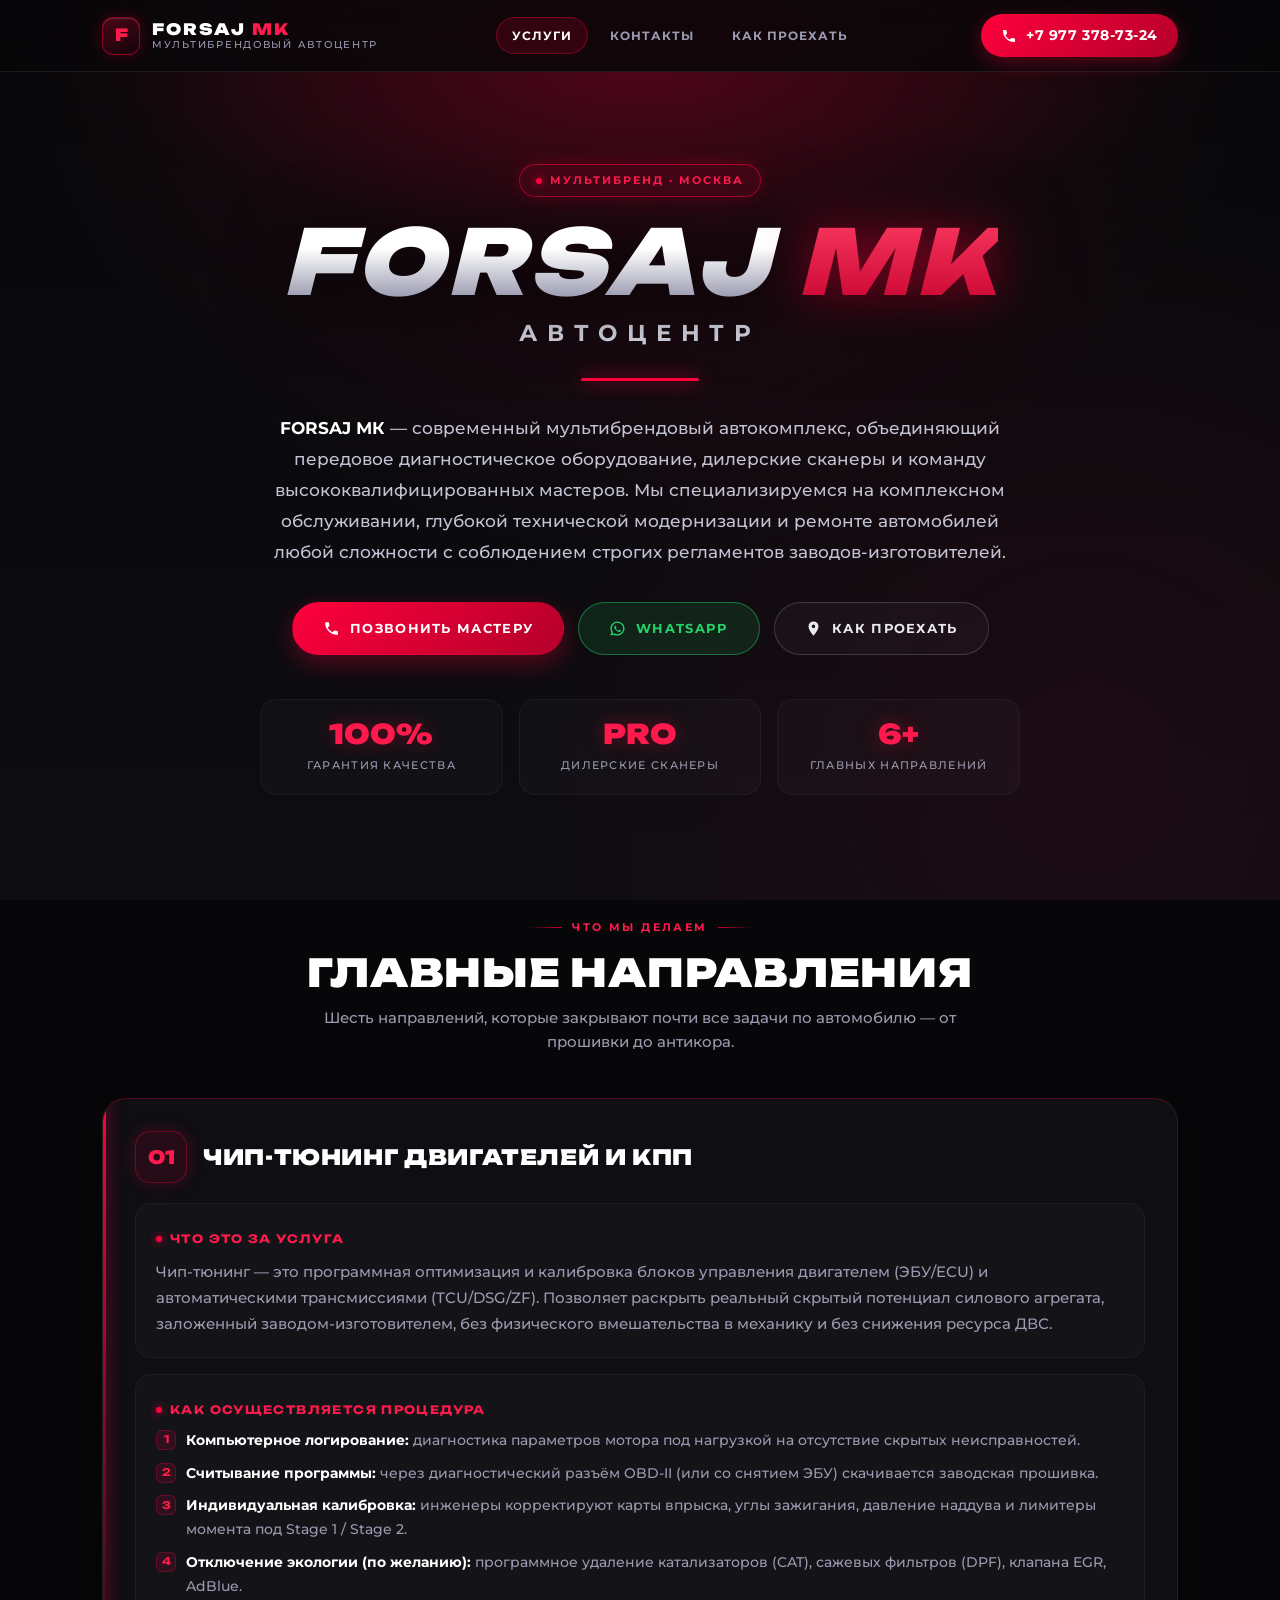
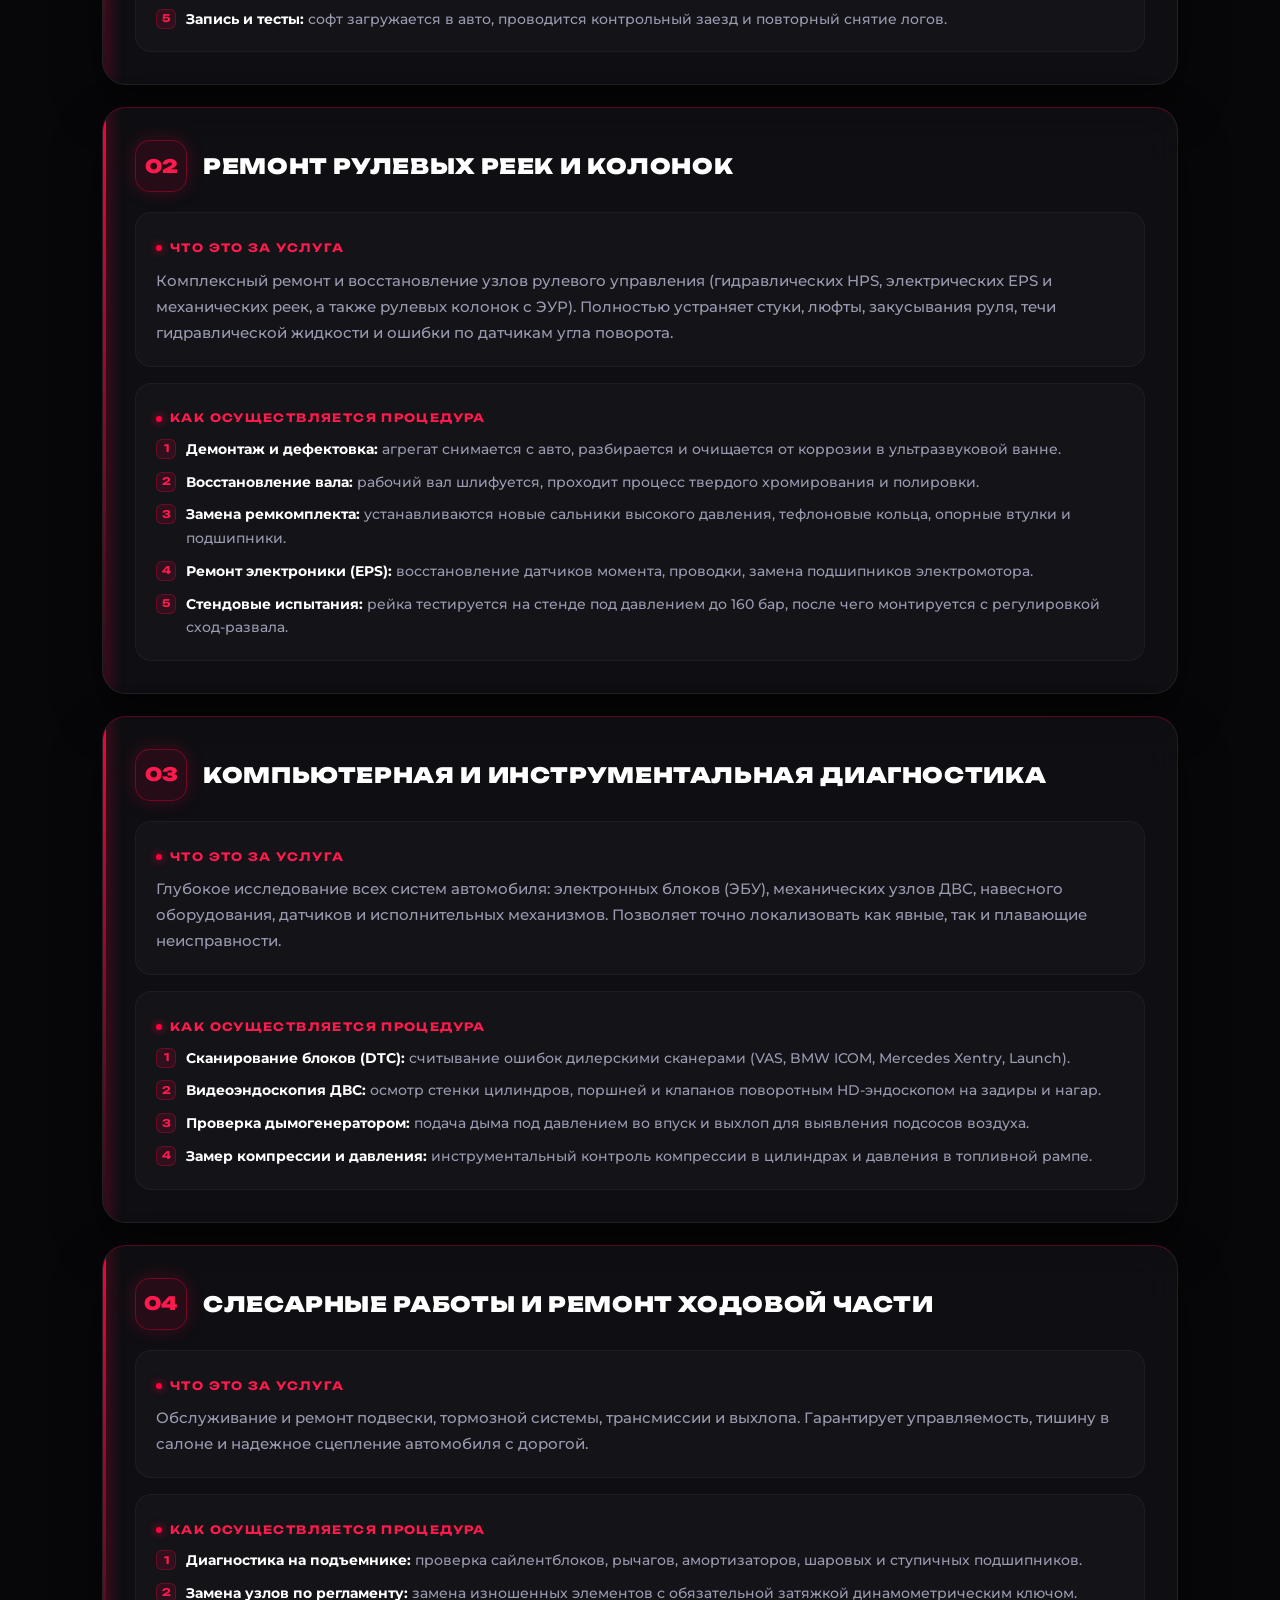
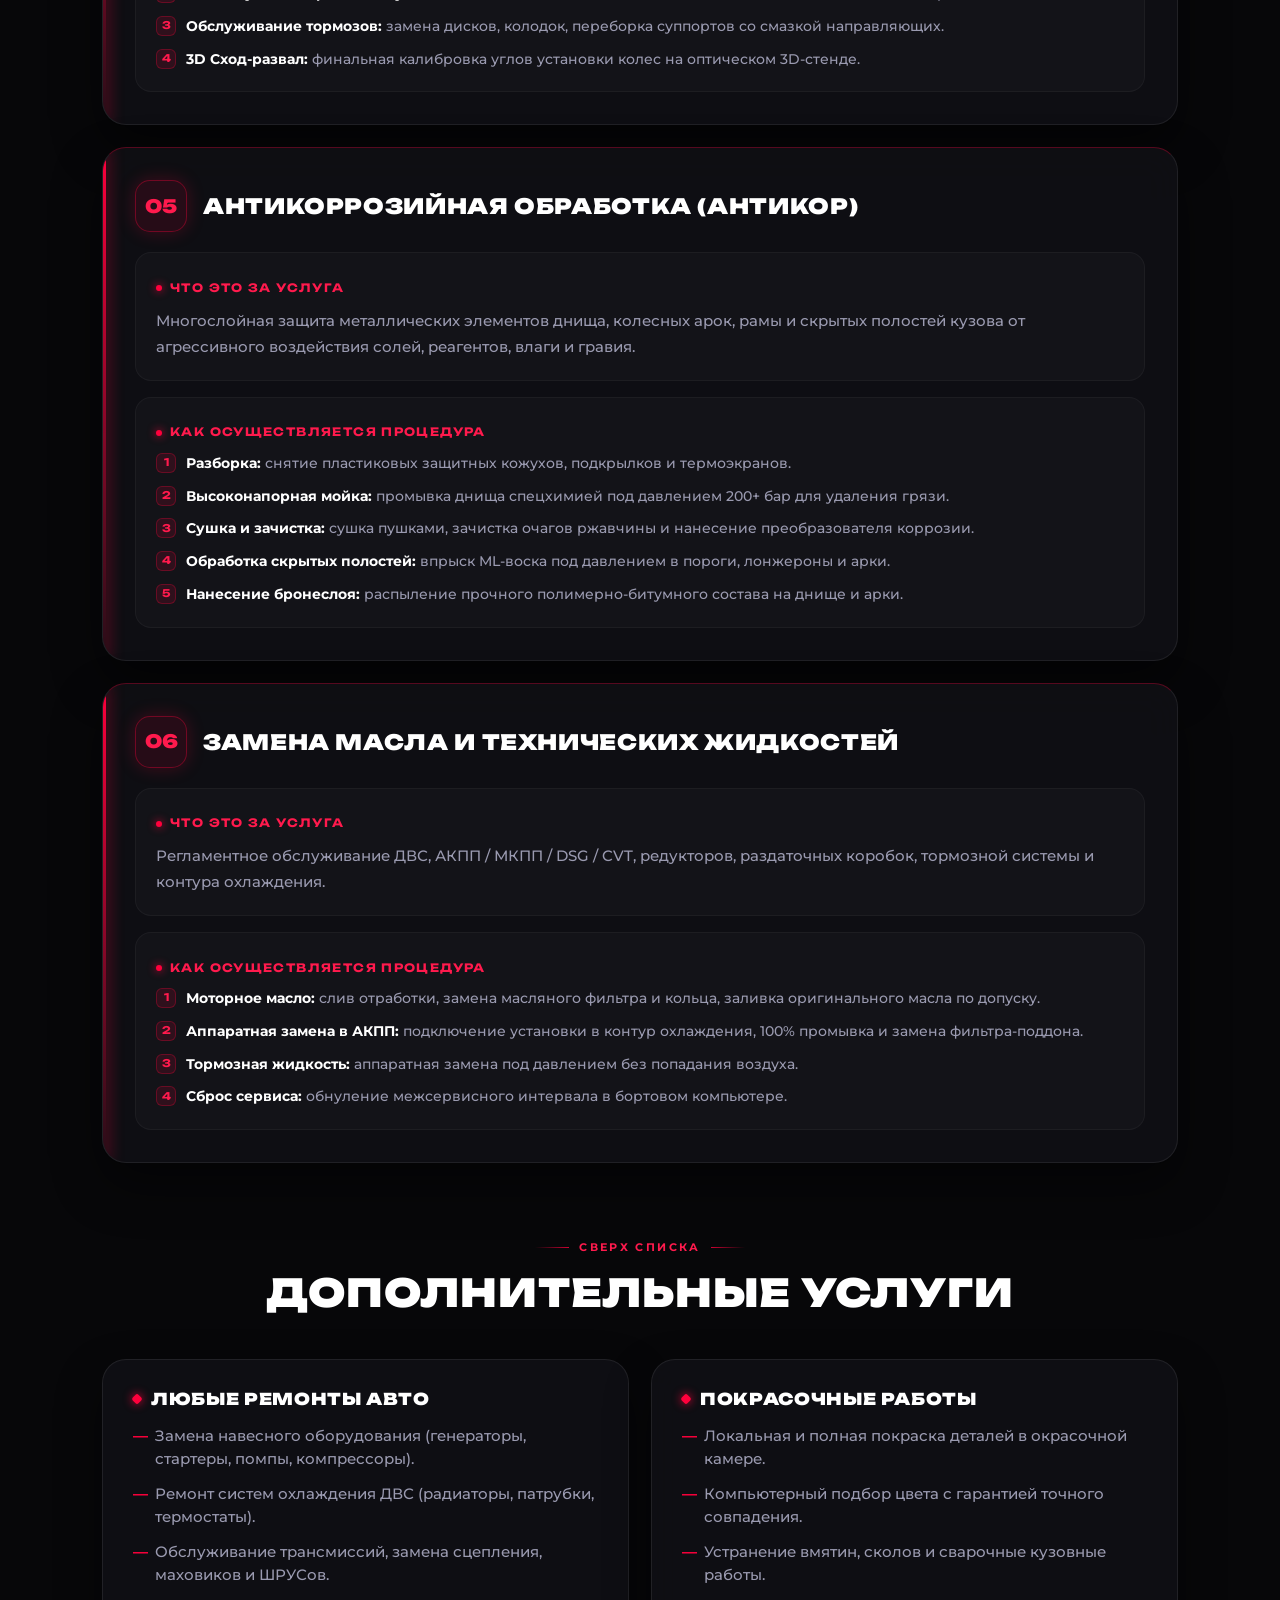
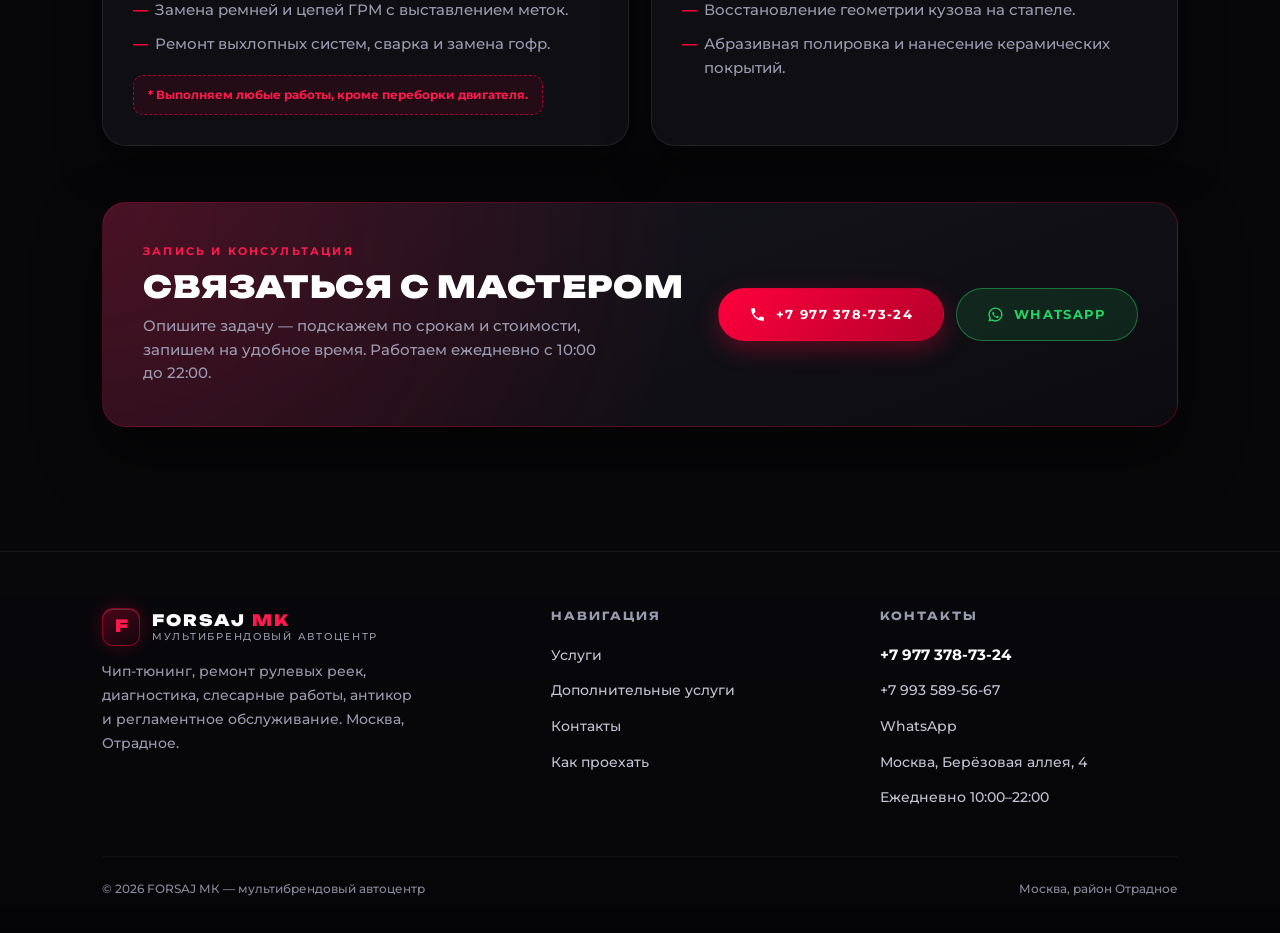
==== index.html @ 4c5028b8 "Сайт FORSAJ МК: главная, контакты, как проехать" ====
<!DOCTYPE html>
<html lang="ru">
<head>
    <meta charset="utf-8">
    <meta name="viewport" content="width=device-width, initial-scale=1">
    <title>FORSAJ МК — мультибрендовый автоцентр в Москве: чип-тюнинг, диагностика, ремонт реек</title>
    <meta name="description" content="FORSAJ МК — мультибрендовый автоцентр в Отрадном: чип-тюнинг ДВС и КПП, ремонт рулевых реек, компьютерная диагностика, слесарные работы, антикор, замена масла. Дилерские сканеры, гарантия качества.">
    <link rel="canonical" href="https://forsaj-mk.ru/">
    <meta name="theme-color" content="#070709">
    <meta name="format-detection" content="telephone=no">
    <script>document.documentElement.classList.add('js');</script>

    <meta property="og:type" content="website">
    <meta property="og:site_name" content="FORSAJ МК">
    <meta property="og:locale" content="ru_RU">
    <meta property="og:title" content="FORSAJ МК — мультибрендовый автоцентр">
    <meta property="og:description" content="Чип-тюнинг, ремонт рулевых реек, диагностика, слесарные работы, антикор и замена масла. Москва, Берёзовая аллея, 4. Ежедневно 10:00–22:00.">
    <meta property="og:url" content="https://forsaj-mk.ru/">
    <meta property="og:image" content="https://forsaj-mk.ru/assets/img/og-image.jpg">
    <meta property="og:image:width" content="1200">
    <meta property="og:image:height" content="630">
    <meta name="twitter:card" content="summary_large_image">

    <link rel="icon" href="assets/img/icon-512.png" type="image/png">
    <link rel="apple-touch-icon" href="assets/img/apple-touch-icon.png">
    <link rel="stylesheet" href="assets/fonts/fonts.css">
    <link rel="stylesheet" href="assets/css/style.css">

    <script type="application/ld+json">
    {
      "@context": "https://schema.org",
      "@type": "AutoRepair",
      "@id": "https://forsaj-mk.ru/#organization",
      "name": "FORSAJ МК",
      "alternateName": "Форсаж МК",
      "description": "Мультибрендовый автоцентр: чип-тюнинг, ремонт рулевых реек, диагностика, слесарные работы, антикоррозийная обработка, замена технических жидкостей.",
      "url": "https://forsaj-mk.ru/",
      "image": "https://forsaj-mk.ru/assets/img/og-image.jpg",
      "telephone": ["+7-977-378-73-24", "+7-993-589-56-67"],
      "priceRange": "₽₽",
      "address": {
        "@type": "PostalAddress",
        "streetAddress": "улица Берёзовая аллея, 4",
        "addressLocality": "Москва",
        "addressRegion": "Москва",
        "postalCode": "127273",
        "addressCountry": "RU"
      },
      "geo": {
        "@type": "GeoCoordinates",
        "latitude": 55.851965,
        "longitude": 37.610020
      },
      "openingHoursSpecification": {
        "@type": "OpeningHoursSpecification",
        "dayOfWeek": ["Monday", "Tuesday", "Wednesday", "Thursday", "Friday", "Saturday", "Sunday"],
        "opens": "10:00",
        "closes": "22:00"
      },
      "areaServed": "Москва",
      "sameAs": ["https://wa.me/79773787324"]
    }
    </script>
</head>
<body>
<a class="skip-link" href="#main">Перейти к содержанию</a>

<header class="site-header">
    <div class="site-header__inner">
        <a class="brand" href="index.html" aria-label="FORSAJ МК — на главную">
            <span class="brand__mark" aria-hidden="true">F</span>
            <span class="brand__text">
                <span class="brand__name">FORSAJ <em>МК</em></span>
                <span class="brand__descr">Мультибрендовый автоцентр</span>
            </span>
        </a>

        <nav class="header-nav" aria-label="Основная навигация">
            <a class="header-nav__link" href="index.html" aria-current="page">Услуги</a>
            <a class="header-nav__link" href="contacts.html">Контакты</a>
            <a class="header-nav__link" href="map.html">Как проехать</a>
        </nav>

        <a class="header-phone" href="tel:+79773787324">
            <svg viewBox="0 0 24 24" aria-hidden="true"><path d="M6.6 10.8a15.1 15.1 0 0 0 6.6 6.6l2.2-2.2a1 1 0 0 1 1-.24 11.4 11.4 0 0 0 3.6.58 1 1 0 0 1 1 1V20a1 1 0 0 1-1 1A17 17 0 0 1 3 4a1 1 0 0 1 1-1h3.5a1 1 0 0 1 1 1 11.4 11.4 0 0 0 .58 3.6 1 1 0 0 1-.25 1z"/></svg>
            <span>+7 977 378-73-24</span>
        </a>
    </div>
</header>

<main id="main">
    <!-- ================= HERO ================= -->
    <section class="hero">
        <div class="container">
            <span class="badge">Мультибренд · Москва</span>
            <h1 class="hero__title">FORSAJ <em>МК</em></h1>
            <p class="hero__subtitle">Автоцентр</p>
            <div class="hero__divider" aria-hidden="true"></div>

            <p class="hero__lead">
                <strong>FORSAJ МК</strong> — современный мультибрендовый автокомплекс, объединяющий передовое
                диагностическое оборудование, дилерские сканеры и команду высококвалифицированных мастеров.
                Мы специализируемся на комплексном обслуживании, глубокой технической модернизации и ремонте
                автомобилей любой сложности с соблюдением строгих регламентов заводов-изготовителей.
            </p>

            <div class="hero__actions">
                <a class="btn btn--primary" href="tel:+79773787324">
                    <svg viewBox="0 0 24 24" aria-hidden="true"><path d="M6.6 10.8a15.1 15.1 0 0 0 6.6 6.6l2.2-2.2a1 1 0 0 1 1-.24 11.4 11.4 0 0 0 3.6.58 1 1 0 0 1 1 1V20a1 1 0 0 1-1 1A17 17 0 0 1 3 4a1 1 0 0 1 1-1h3.5a1 1 0 0 1 1 1 11.4 11.4 0 0 0 .58 3.6 1 1 0 0 1-.25 1z"/></svg>
                    Позвонить мастеру
                </a>
                <a class="btn btn--wa" href="https://wa.me/79773787324?text=%D0%97%D0%B4%D1%80%D0%B0%D0%B2%D1%81%D1%82%D0%B2%D1%83%D0%B9%D1%82%D0%B5!%20%D0%A5%D0%BE%D1%87%D1%83%20%D0%B7%D0%B0%D0%BF%D0%B8%D1%81%D0%B0%D1%82%D1%8C%D1%81%D1%8F%20%D0%B2%20FORSAJ%20%D0%9C%D0%9A" target="_blank" rel="noopener">
                    <svg viewBox="0 0 24 24" aria-hidden="true"><path d="M12 2a10 10 0 0 0-8.6 15.1L2 22l5-1.3A10 10 0 1 0 12 2m0 2a8 8 0 0 1 0 16 8 8 0 0 1-4.1-1.1l-.4-.2-2.6.7.7-2.5-.2-.4A8 8 0 0 1 12 4m-3.1 4.2c-.2 0-.5.1-.7.3-.3.3-.8.8-.8 1.9s.8 2.2 1 2.4c.1.1 1.6 2.5 3.9 3.5 1.9.8 2.3.7 2.7.6.4 0 1.3-.5 1.5-1.1s.2-1 .1-1.1c0-.1-.2-.2-.4-.3l-1.4-.7c-.2-.1-.4-.1-.5.1l-.7.9c-.1.2-.3.2-.5.1a7 7 0 0 1-2-1.2 7.5 7.5 0 0 1-1.4-1.7c-.1-.2 0-.3.1-.4l.6-.7c.1-.2.1-.3 0-.5l-.6-1.5c-.2-.4-.3-.4-.5-.4z"/></svg>
                    WhatsApp
                </a>
                <a class="btn btn--ghost" href="map.html">
                    <svg viewBox="0 0 24 24" aria-hidden="true"><path d="M12 2a7 7 0 0 0-7 7c0 5.2 7 13 7 13s7-7.8 7-13a7 7 0 0 0-7-7m0 9.5A2.5 2.5 0 1 1 12 6.5a2.5 2.5 0 0 1 0 5"/></svg>
                    Как проехать
                </a>
            </div>

            <div class="stats">
                <div class="stat">
                    <div class="stat__value">100%</div>
                    <div class="stat__label">Гарантия качества</div>
                </div>
                <div class="stat">
                    <div class="stat__value">PRO</div>
                    <div class="stat__label">Дилерские сканеры</div>
                </div>
                <div class="stat">
                    <div class="stat__value">6+</div>
                    <div class="stat__label">Главных направлений</div>
                </div>
            </div>
        </div>
    </section>

    <!-- ================= УСЛУГИ ================= -->
    <section class="section" id="services">
        <div class="container">
            <div class="section-head reveal">
                <span class="section-head__eyebrow">Что мы делаем</span>
                <h2 class="section-head__title">Главные направления</h2>
                <p class="section-head__note">Шесть направлений, которые закрывают почти все задачи по автомобилю — от прошивки до антикора.</p>
            </div>

            <div class="services">
                <!-- 01 -->
                <article class="service reveal">
                    <div class="service__head">
                        <span class="service__num" aria-hidden="true">01</span>
                        <h3 class="service__title">Чип-тюнинг двигателей и КПП</h3>
                    </div>
                    <div class="panel service__desc">
                            <div class="panel__label">Что это за услуга</div>
                            <p>Чип-тюнинг — это программная оптимизация и калибровка блоков управления двигателем (ЭБУ/ECU) и автоматическими трансмиссиями (TCU/DSG/ZF). Позволяет раскрыть реальный скрытый потенциал силового агрегата, заложенный заводом-изготовителем, без физического вмешательства в механику и без снижения ресурса ДВС.</p>
                    </div>

                    <div class="panel">
                        <div class="panel__label">Как осуществляется процедура</div>
                        <ol class="steps steps--cols">
                                <li><strong>Компьютерное логирование:</strong> диагностика параметров мотора под нагрузкой на отсутствие скрытых неисправностей.</li>
                                <li><strong>Считывание программы:</strong> через диагностический разъём OBD-II (или со снятием ЭБУ) скачивается заводская прошивка.</li>
                                <li><strong>Индивидуальная калибровка:</strong> инженеры корректируют карты впрыска, углы зажигания, давление наддува и лимитеры момента под Stage 1 / Stage 2.</li>
                                <li><strong>Отключение экологии (по желанию):</strong> программное удаление катализаторов (CAT), сажевых фильтров (DPF), клапана EGR, AdBlue.</li>
                                <li><strong>Запись и тесты:</strong> софт загружается в авто, проводится контрольный заезд и повторный снятие логов.</li>
                        </ol>
                    </div>
                </article>

                <!-- 02 -->
                <article class="service reveal">
                    <div class="service__head">
                        <span class="service__num" aria-hidden="true">02</span>
                        <h3 class="service__title">Ремонт рулевых реек и колонок</h3>
                    </div>
                    <div class="panel service__desc">
                            <div class="panel__label">Что это за услуга</div>
                            <p>Комплексный ремонт и восстановление узлов рулевого управления (гидравлических HPS, электрических EPS и механических реек, а также рулевых колонок с ЭУР). Полностью устраняет стуки, люфты, закусывания руля, течи гидравлической жидкости и ошибки по датчикам угла поворота.</p>
                    </div>

                    <div class="panel">
                        <div class="panel__label">Как осуществляется процедура</div>
                        <ol class="steps steps--cols">
                                <li><strong>Демонтаж и дефектовка:</strong> агрегат снимается с авто, разбирается и очищается от коррозии в ультразвуковой ванне.</li>
                                <li><strong>Восстановление вала:</strong> рабочий вал шлифуется, проходит процесс твердого хромирования и полировки.</li>
                                <li><strong>Замена ремкомплекта:</strong> устанавливаются новые сальники высокого давления, тефлоновые кольца, опорные втулки и подшипники.</li>
                                <li><strong>Ремонт электроники (EPS):</strong> восстановление датчиков момента, проводки, замена подшипников электромотора.</li>
                                <li><strong>Стендовые испытания:</strong> рейка тестируется на стенде под давлением до 160 бар, после чего монтируется с регулировкой сход-развала.</li>
                        </ol>
                    </div>
                </article>

                <!-- 03 -->
                <article class="service reveal">
                    <div class="service__head">
                        <span class="service__num" aria-hidden="true">03</span>
                        <h3 class="service__title">Компьютерная и инструментальная диагностика</h3>
                    </div>
                    <div class="panel service__desc">
                            <div class="panel__label">Что это за услуга</div>
                            <p>Глубокое исследование всех систем автомобиля: электронных блоков (ЭБУ), механических узлов ДВС, навесного оборудования, датчиков и исполнительных механизмов. Позволяет точно локализовать как явные, так и плавающие неисправности.</p>
                    </div>

                    <div class="panel">
                        <div class="panel__label">Как осуществляется процедура</div>
                        <ol class="steps steps--cols">
                                <li><strong>Сканирование блоков (DTC):</strong> считывание ошибок дилерскими сканерами (VAS, BMW ICOM, Mercedes Xentry, Launch).</li>
                                <li><strong>Видеоэндоскопия ДВС:</strong> осмотр стенки цилиндров, поршней и клапанов поворотным HD-эндоскопом на задиры и нагар.</li>
                                <li><strong>Проверка дымогенератором:</strong> подача дыма под давлением во впуск и выхлоп для выявления подсосов воздуха.</li>
                                <li><strong>Замер компрессии и давления:</strong> инструментальный контроль компрессии в цилиндрах и давления в топливной рампе.</li>
                        </ol>
                    </div>
                </article>

                <!-- 04 -->
                <article class="service reveal">
                    <div class="service__head">
                        <span class="service__num" aria-hidden="true">04</span>
                        <h3 class="service__title">Слесарные работы и ремонт ходовой части</h3>
                    </div>
                    <div class="panel service__desc">
                            <div class="panel__label">Что это за услуга</div>
                            <p>Обслуживание и ремонт подвески, тормозной системы, трансмиссии и выхлопа. Гарантирует управляемость, тишину в салоне и надежное сцепление автомобиля с дорогой.</p>
                    </div>

                    <div class="panel">
                        <div class="panel__label">Как осуществляется процедура</div>
                        <ol class="steps steps--cols">
                                <li><strong>Диагностика на подъемнике:</strong> проверка сайлентблоков, рычагов, амортизаторов, шаровых и ступичных подшипников.</li>
                                <li><strong>Замена узлов по регламенту:</strong> замена изношенных элементов с обязательной затяжкой динамометрическим ключом.</li>
                                <li><strong>Обслуживание тормозов:</strong> замена дисков, колодок, переборка суппортов со смазкой направляющих.</li>
                                <li><strong>3D Сход-развал:</strong> финальная калибровка углов установки колес на оптическом 3D-стенде.</li>
                        </ol>
                    </div>
                </article>

                <!-- 05 -->
                <article class="service reveal">
                    <div class="service__head">
                        <span class="service__num" aria-hidden="true">05</span>
                        <h3 class="service__title">Антикоррозийная обработка (Антикор)</h3>
                    </div>
                    <div class="panel service__desc">
                            <div class="panel__label">Что это за услуга</div>
                            <p>Многослойная защита металлических элементов днища, колесных арок, рамы и скрытых полостей кузова от агрессивного воздействия солей, реагентов, влаги и гравия.</p>
                    </div>

                    <div class="panel">
                        <div class="panel__label">Как осуществляется процедура</div>
                        <ol class="steps steps--cols">
                                <li><strong>Разборка:</strong> снятие пластиковых защитных кожухов, подкрылков и термоэкранов.</li>
                                <li><strong>Высоконапорная мойка:</strong> промывка днища спецхимией под давлением 200+ бар для удаления грязи.</li>
                                <li><strong>Сушка и зачистка:</strong> сушка пушками, зачистка очагов ржавчины и нанесение преобразователя коррозии.</li>
                                <li><strong>Обработка скрытых полостей:</strong> впрыск ML-воска под давлением в пороги, лонжероны и арки.</li>
                                <li><strong>Нанесение бронеслоя:</strong> распыление прочного полимерно-битумного состава на днище и арки.</li>
                        </ol>
                    </div>
                </article>

                <!-- 06 -->
                <article class="service reveal">
                    <div class="service__head">
                        <span class="service__num" aria-hidden="true">06</span>
                        <h3 class="service__title">Замена масла и технических жидкостей</h3>
                    </div>
                    <div class="panel service__desc">
                            <div class="panel__label">Что это за услуга</div>
                            <p>Регламентное обслуживание ДВС, АКПП / МКПП / DSG / CVT, редукторов, раздаточных коробок, тормозной системы и контура охлаждения.</p>
                    </div>

                    <div class="panel">
                        <div class="panel__label">Как осуществляется процедура</div>
                        <ol class="steps steps--cols">
                                <li><strong>Моторное масло:</strong> слив отработки, замена масляного фильтра и кольца, заливка оригинального масла по допуску.</li>
                                <li><strong>Аппаратная замена в АКПП:</strong> подключение установки в контур охлаждения, 100% промывка и замена фильтра-поддона.</li>
                                <li><strong>Тормозная жидкость:</strong> аппаратная замена под давлением без попадания воздуха.</li>
                                <li><strong>Сброс сервиса:</strong> обнуление межсервисного интервала в бортовом компьютере.</li>
                        </ol>
                    </div>
                </article>
            </div>
        </div>
    </section>

    <!-- ================= ДОП. УСЛУГИ ================= -->
    <section class="section section--tight" id="extra">
        <div class="container">
            <div class="section-head reveal">
                <span class="section-head__eyebrow">Сверх списка</span>
                <h2 class="section-head__title">Дополнительные услуги</h2>
            </div>

            <div class="extra-grid">
                <article class="extra-card reveal">
                    <h3 class="extra-card__title">Любые ремонты авто</h3>
                    <ul class="dash-list">
                        <li>Замена навесного оборудования (генераторы, стартеры, помпы, компрессоры).</li>
                        <li>Ремонт систем охлаждения ДВС (радиаторы, патрубки, термостаты).</li>
                        <li>Обслуживание трансмиссий, замена сцепления, маховиков и ШРУСов.</li>
                        <li>Замена ремней и цепей ГРМ с выставлением меток.</li>
                        <li>Ремонт выхлопных систем, сварка и замена гофр.</li>
                    </ul>
                    <div class="note">* Выполняем любые работы, кроме переборки двигателя.</div>
                </article>

                <article class="extra-card reveal">
                    <h3 class="extra-card__title">Покрасочные работы</h3>
                    <ul class="dash-list">
                        <li>Локальная и полная покраска деталей в окрасочной камере.</li>
                        <li>Компьютерный подбор цвета с гарантией точного совпадения.</li>
                        <li>Устранение вмятин, сколов и сварочные кузовные работы.</li>
                        <li>Восстановление геометрии кузова на стапеле.</li>
                        <li>Абразивная полировка и нанесение керамических покрытий.</li>
                    </ul>
                </article>
            </div>

            <!-- CTA -->
            <div class="cta reveal">
                <div>
                    <div class="cta__eyebrow">Запись и консультация</div>
                    <h2 class="cta__title">Связаться с мастером</h2>
                    <p class="cta__text">Опишите задачу — подскажем по срокам и стоимости, запишем на удобное время. Работаем ежедневно с 10:00 до 22:00.</p>
                </div>
                <div class="cta__actions">
                    <a class="btn btn--primary" href="tel:+79773787324">
                        <svg viewBox="0 0 24 24" aria-hidden="true"><path d="M6.6 10.8a15.1 15.1 0 0 0 6.6 6.6l2.2-2.2a1 1 0 0 1 1-.24 11.4 11.4 0 0 0 3.6.58 1 1 0 0 1 1 1V20a1 1 0 0 1-1 1A17 17 0 0 1 3 4a1 1 0 0 1 1-1h3.5a1 1 0 0 1 1 1 11.4 11.4 0 0 0 .58 3.6 1 1 0 0 1-.25 1z"/></svg>
                        +7 977 378-73-24
                    </a>
                    <a class="btn btn--wa" href="https://wa.me/79773787324" target="_blank" rel="noopener">
                        <svg viewBox="0 0 24 24" aria-hidden="true"><path d="M12 2a10 10 0 0 0-8.6 15.1L2 22l5-1.3A10 10 0 1 0 12 2m0 2a8 8 0 0 1 0 16 8 8 0 0 1-4.1-1.1l-.4-.2-2.6.7.7-2.5-.2-.4A8 8 0 0 1 12 4m-3.1 4.2c-.2 0-.5.1-.7.3-.3.3-.8.8-.8 1.9s.8 2.2 1 2.4c.1.1 1.6 2.5 3.9 3.5 1.9.8 2.3.7 2.7.6.4 0 1.3-.5 1.5-1.1s.2-1 .1-1.1c0-.1-.2-.2-.4-.3l-1.4-.7c-.2-.1-.4-.1-.5.1l-.7.9c-.1.2-.3.2-.5.1a7 7 0 0 1-2-1.2 7.5 7.5 0 0 1-1.4-1.7c-.1-.2 0-.3.1-.4l.6-.7c.1-.2.1-.3 0-.5l-.6-1.5c-.2-.4-.3-.4-.5-.4z"/></svg>
                        WhatsApp
                    </a>
                </div>
            </div>
        </div>
    </section>
</main>

<footer class="site-footer">
    <div class="container">
        <div class="footer-grid">
            <div class="footer-brand">
                <a class="brand" href="index.html" aria-label="FORSAJ МК — на главную">
                    <span class="brand__mark" aria-hidden="true">F</span>
                    <span class="brand__text">
                        <span class="brand__name">FORSAJ <em>МК</em></span>
                        <span class="brand__descr">Мультибрендовый автоцентр</span>
                    </span>
                </a>
                <p>Чип-тюнинг, ремонт рулевых реек, диагностика, слесарные работы, антикор и регламентное обслуживание. Москва, Отрадное.</p>
            </div>

            <div>
                <div class="footer-col__title">Навигация</div>
                <ul class="footer-list">
                    <li><a href="index.html#services">Услуги</a></li>
                    <li><a href="index.html#extra">Дополнительные услуги</a></li>
                    <li><a href="contacts.html">Контакты</a></li>
                    <li><a href="map.html">Как проехать</a></li>
                </ul>
            </div>

            <div>
                <div class="footer-col__title">Контакты</div>
                <ul class="footer-list">
                    <li><a class="is-phone" href="tel:+79773787324">+7 977 378-73-24</a></li>
                    <li><a href="tel:+79935895667">+7 993 589-56-67</a></li>
                    <li><a href="https://wa.me/79773787324" target="_blank" rel="noopener">WhatsApp</a></li>
                    <li><span>Москва, Берёзовая аллея, 4</span></li>
                    <li><span>Ежедневно 10:00–22:00</span></li>
                </ul>
            </div>
        </div>

        <div class="footer-bottom">
            <span>© <span data-year>2026</span> FORSAJ МК — мультибрендовый автоцентр</span>
            <span>Москва, район Отрадное</span>
        </div>
    </div>
</footer>

<nav class="dock" aria-label="Быстрая навигация">
    <div class="dock__island">
        <span class="dock__lights" aria-hidden="true">
            <i class="dock__led dock__led--g"></i>
            <i class="dock__led dock__led--g"></i>
            <i class="dock__led dock__led--y"></i>
            <i class="dock__led dock__led--y"></i>
            <i class="dock__led dock__led--r"></i>
        </span>
        <span class="dock__tread" aria-hidden="true"></span>
        <a class="dock__item" href="index.html" aria-current="page">
            <svg viewBox="0 0 24 24" aria-hidden="true"><path d="M4 4h7v7H4zm9 0h7v7h-7zM4 13h7v7H4zm9 0h7v7h-7z"/></svg>
            <span>Услуги</span>
        </a>
        <a class="dock__item" href="contacts.html">
            <svg viewBox="0 0 24 24" aria-hidden="true"><path d="M6.6 10.8a15.1 15.1 0 0 0 6.6 6.6l2.2-2.2a1 1 0 0 1 1-.24 11.4 11.4 0 0 0 3.6.58 1 1 0 0 1 1 1V20a1 1 0 0 1-1 1A17 17 0 0 1 3 4a1 1 0 0 1 1-1h3.5a1 1 0 0 1 1 1 11.4 11.4 0 0 0 .58 3.6 1 1 0 0 1-.25 1z"/></svg>
            <span>Контакты</span>
        </a>
        <a class="dock__item" href="map.html">
            <svg viewBox="0 0 24 24" aria-hidden="true"><path d="M12 2a7 7 0 0 0-7 7c0 5.2 7 13 7 13s7-7.8 7-13a7 7 0 0 0-7-7m0 9.5A2.5 2.5 0 1 1 12 6.5a2.5 2.5 0 0 1 0 5"/></svg>
            <span>Маршрут</span>
        </a>
        <span class="dock__tread" aria-hidden="true"></span>
    </div>
</nav>

<script src="assets/js/app.js" defer></script>
</body>
</html>
---- assets/fonts/fonts.css ----
@font-face {
  font-family: 'Montserrat';
  font-style: italic;
  font-weight: 900;
  font-display: swap;
  src: url('montserrat-900-i-cyrillic-ext.woff2') format('woff2');
  unicode-range: U+0460-052F, U+1C80-1C8A, U+20B4, U+2DE0-2DFF, U+A640-A69F, U+FE2E-FE2F;
}

@font-face {
  font-family: 'Montserrat';
  font-style: italic;
  font-weight: 900;
  font-display: swap;
  src: url('montserrat-900-i-cyrillic.woff2') format('woff2');
  unicode-range: U+0301, U+0400-045F, U+0490-0491, U+04B0-04B1, U+2116;
}

@font-face {
  font-family: 'Montserrat';
  font-style: italic;
  font-weight: 900;
  font-display: swap;
  src: url('montserrat-900-i-latin.woff2') format('woff2');
  unicode-range: U+0000-00FF, U+0131, U+0152-0153, U+02BB-02BC, U+02C6, U+02DA, U+02DC, U+0304, U+0308, U+0329, U+2000-206F, U+20AC, U+2122, U+2191, U+2193, U+2212, U+2215, U+FEFF, U+FFFD;
}

@font-face {
  font-family: 'Montserrat';
  font-style: normal;
  font-weight: 300;
  font-display: swap;
  src: url('montserrat-300-n-cyrillic-ext.woff2') format('woff2');
  unicode-range: U+0460-052F, U+1C80-1C8A, U+20B4, U+2DE0-2DFF, U+A640-A69F, U+FE2E-FE2F;
}

@font-face {
  font-family: 'Montserrat';
  font-style: normal;
  font-weight: 300;
  font-display: swap;
  src: url('montserrat-300-n-cyrillic.woff2') format('woff2');
  unicode-range: U+0301, U+0400-045F, U+0490-0491, U+04B0-04B1, U+2116;
}

@font-face {
  font-family: 'Montserrat';
  font-style: normal;
  font-weight: 300;
  font-display: swap;
  src: url('montserrat-300-n-latin.woff2') format('woff2');
  unicode-range: U+0000-00FF, U+0131, U+0152-0153, U+02BB-02BC, U+02C6, U+02DA, U+02DC, U+0304, U+0308, U+0329, U+2000-206F, U+20AC, U+2122, U+2191, U+2193, U+2212, U+2215, U+FEFF, U+FFFD;
}

@font-face {
  font-family: 'Montserrat';
  font-style: normal;
  font-weight: 500;
  font-display: swap;
  src: url('montserrat-500-n-cyrillic-ext.woff2') format('woff2');
  unicode-range: U+0460-052F, U+1C80-1C8A, U+20B4, U+2DE0-2DFF, U+A640-A69F, U+FE2E-FE2F;
}

@font-face {
  font-family: 'Montserrat';
  font-style: normal;
  font-weight: 500;
  font-display: swap;
  src: url('montserrat-500-n-cyrillic.woff2') format('woff2');
  unicode-range: U+0301, U+0400-045F, U+0490-0491, U+04B0-04B1, U+2116;
}

@font-face {
  font-family: 'Montserrat';
  font-style: normal;
  font-weight: 500;
  font-display: swap;
  src: url('montserrat-500-n-latin.woff2') format('woff2');
  unicode-range: U+0000-00FF, U+0131, U+0152-0153, U+02BB-02BC, U+02C6, U+02DA, U+02DC, U+0304, U+0308, U+0329, U+2000-206F, U+20AC, U+2122, U+2191, U+2193, U+2212, U+2215, U+FEFF, U+FFFD;
}

@font-face {
  font-family: 'Montserrat';
  font-style: normal;
  font-weight: 700;
  font-display: swap;
  src: url('montserrat-700-n-cyrillic-ext.woff2') format('woff2');
  unicode-range: U+0460-052F, U+1C80-1C8A, U+20B4, U+2DE0-2DFF, U+A640-A69F, U+FE2E-FE2F;
}

@font-face {
  font-family: 'Montserrat';
  font-style: normal;
  font-weight: 700;
  font-display: swap;
  src: url('montserrat-700-n-cyrillic.woff2') format('woff2');
  unicode-range: U+0301, U+0400-045F, U+0490-0491, U+04B0-04B1, U+2116;
}

@font-face {
  font-family: 'Montserrat';
  font-style: normal;
  font-weight: 700;
  font-display: swap;
  src: url('montserrat-700-n-latin.woff2') format('woff2');
  unicode-range: U+0000-00FF, U+0131, U+0152-0153, U+02BB-02BC, U+02C6, U+02DA, U+02DC, U+0304, U+0308, U+0329, U+2000-206F, U+20AC, U+2122, U+2191, U+2193, U+2212, U+2215, U+FEFF, U+FFFD;
}

@font-face {
  font-family: 'Montserrat';
  font-style: normal;
  font-weight: 900;
  font-display: swap;
  src: url('montserrat-900-n-cyrillic-ext.woff2') format('woff2');
  unicode-range: U+0460-052F, U+1C80-1C8A, U+20B4, U+2DE0-2DFF, U+A640-A69F, U+FE2E-FE2F;
}

@font-face {
  font-family: 'Montserrat';
  font-style: normal;
  font-weight: 900;
  font-display: swap;
  src: url('montserrat-900-n-cyrillic.woff2') format('woff2');
  unicode-range: U+0301, U+0400-045F, U+0490-0491, U+04B0-04B1, U+2116;
}

@font-face {
  font-family: 'Montserrat';
  font-style: normal;
  font-weight: 900;
  font-display: swap;
  src: url('montserrat-900-n-latin.woff2') format('woff2');
  unicode-range: U+0000-00FF, U+0131, U+0152-0153, U+02BB-02BC, U+02C6, U+02DA, U+02DC, U+0304, U+0308, U+0329, U+2000-206F, U+20AC, U+2122, U+2191, U+2193, U+2212, U+2215, U+FEFF, U+FFFD;
}

@font-face {
  font-family: 'Unbounded';
  font-style: normal;
  font-weight: 700;
  font-display: swap;
  src: url('unbounded-700-n-cyrillic-ext.woff2') format('woff2');
  unicode-range: U+0460-052F, U+1C80-1C8A, U+20B4, U+2DE0-2DFF, U+A640-A69F, U+FE2E-FE2F;
}

@font-face {
  font-family: 'Unbounded';
  font-style: normal;
  font-weight: 700;
  font-display: swap;
  src: url('unbounded-700-n-cyrillic.woff2') format('woff2');
  unicode-range: U+0301, U+0400-045F, U+0490-0491, U+04B0-04B1, U+2116;
}

@font-face {
  font-family: 'Unbounded';
  font-style: normal;
  font-weight: 700;
  font-display: swap;
  src: url('unbounded-700-n-latin.woff2') format('woff2');
  unicode-range: U+0000-00FF, U+0131, U+0152-0153, U+02BB-02BC, U+02C6, U+02DA, U+02DC, U+0304, U+0308, U+0329, U+2000-206F, U+20AC, U+2122, U+2191, U+2193, U+2212, U+2215, U+FEFF, U+FFFD;
}

@font-face {
  font-family: 'Unbounded';
  font-style: normal;
  font-weight: 900;
  font-display: swap;
  src: url('unbounded-900-n-cyrillic-ext.woff2') format('woff2');
  unicode-range: U+0460-052F, U+1C80-1C8A, U+20B4, U+2DE0-2DFF, U+A640-A69F, U+FE2E-FE2F;
}

@font-face {
  font-family: 'Unbounded';
  font-style: normal;
  font-weight: 900;
  font-display: swap;
  src: url('unbounded-900-n-cyrillic.woff2') format('woff2');
  unicode-range: U+0301, U+0400-045F, U+0490-0491, U+04B0-04B1, U+2116;
}

@font-face {
  font-family: 'Unbounded';
  font-style: normal;
  font-weight: 900;
  font-display: swap;
  src: url('unbounded-900-n-latin.woff2') format('woff2');
  unicode-range: U+0000-00FF, U+0131, U+0152-0153, U+02BB-02BC, U+02C6, U+02DA, U+02DC, U+0304, U+0308, U+0329, U+2000-206F, U+20AC, U+2122, U+2191, U+2193, U+2212, U+2215, U+FEFF, U+FFFD;
}
---- assets/css/style.css ----
/* ==========================================================================
   FORSAJ MK — мультибрендовый автоцентр
   Тёмная тема: графит + неоновый красный. Шрифты: Unbounded / Montserrat.
   ========================================================================== */

/* ---------- Токены ---------- */
:root {
    --bg: #070709;
    --bg-soft: #0b0b10;
    --card: rgba(18, 18, 24, 0.72);
    --card-solid: #101017;
    --line: rgba(255, 255, 255, 0.08);
    --line-soft: rgba(255, 255, 255, 0.04);

    --red: #ff003c;
    --red-bright: #ff1a4d;
    --red-soft: rgba(255, 0, 60, 0.1);
    --red-glow: rgba(255, 0, 60, 0.4);
    --green: #00e676;
    --green-soft: rgba(0, 230, 118, 0.15);

    --text: #ffffff;
    --muted: #9a9ab0;
    --muted-strong: #c3c3d4;

    --font-head: 'Unbounded', 'Montserrat', system-ui, sans-serif;
    --font-body: 'Montserrat', system-ui, -apple-system, 'Segoe UI', sans-serif;

    --radius: 24px;
    --radius-sm: 16px;
    --radius-xs: 12px;

    --container: 1120px;
    --dock-height: 74px;
    --header-height: 72px;

    --ease: cubic-bezier(.2, .8, .2, 1);
}

/* ---------- Сброс ---------- */
*,
*::before,
*::after {
    box-sizing: border-box;
}

html {
    scroll-behavior: smooth;
    -webkit-text-size-adjust: 100%;
}

body {
    margin: 0;
    min-height: 100vh;
    background-color: var(--bg);
    background-image:
        radial-gradient(circle at 50% -10%, rgba(255, 0, 60, 0.16) 0%, transparent 55%),
        radial-gradient(circle at 85% 85%, rgba(255, 0, 60, 0.07) 0%, transparent 45%),
        linear-gradient(to bottom, #070709, #0d0d12);
    background-attachment: fixed;
    color: var(--text);
    font-family: var(--font-body);
    font-size: 16px;
    font-weight: 500;
    line-height: 1.6;
    overflow-x: hidden;
    -webkit-font-smoothing: antialiased;
    text-rendering: optimizeLegibility;
}

img {
    max-width: 100%;
    height: auto;
    display: block;
}

a {
    color: inherit;
    text-decoration: none;
}

button {
    font: inherit;
    color: inherit;
    background: none;
    border: 0;
    cursor: pointer;
}

h1, h2, h3, h4 {
    margin: 0;
    font-family: var(--font-head);
    font-weight: 900;
    line-height: 1.15;
    letter-spacing: .02em;
}

p {
    margin: 0;
}

ul, ol {
    margin: 0;
    padding: 0;
}

::selection {
    background: var(--red);
    color: #fff;
}

:focus-visible {
    outline: 2px solid var(--red-bright);
    outline-offset: 3px;
    border-radius: 6px;
}

/* ---------- Утилиты ---------- */
.container {
    width: 100%;
    max-width: var(--container);
    margin: 0 auto;
    padding: 0 22px;
}

.visually-hidden {
    position: absolute;
    width: 1px;
    height: 1px;
    padding: 0;
    margin: -1px;
    overflow: hidden;
    clip: rect(0 0 0 0);
    white-space: nowrap;
    border: 0;
}

.nowrap {
    white-space: nowrap;
}

.skip-link {
    position: absolute;
    top: -60px;
    left: 16px;
    z-index: 200;
    padding: 10px 18px;
    border-radius: 0 0 12px 12px;
    background: var(--red);
    color: #fff;
    font-weight: 700;
    transition: top .2s var(--ease);
}

.skip-link:focus {
    top: 0;
}

/* ---------- Шапка ---------- */
.site-header {
    position: sticky;
    top: 0;
    z-index: 100;
    height: var(--header-height);
    display: flex;
    align-items: center;
    background: rgba(7, 7, 9, 0.72);
    backdrop-filter: blur(18px) saturate(140%);
    -webkit-backdrop-filter: blur(18px) saturate(140%);
    border-bottom: 1px solid var(--line);
}

.site-header__inner {
    display: flex;
    align-items: center;
    justify-content: space-between;
    gap: 24px;
    width: 100%;
    max-width: var(--container);
    margin: 0 auto;
    padding: 0 22px;
}

.brand {
    display: inline-flex;
    align-items: center;
    gap: 12px;
    flex-shrink: 0;
}

.brand__mark {
    width: 38px;
    height: 38px;
    border-radius: 11px;
    display: grid;
    place-items: center;
    background: linear-gradient(150deg, rgba(255, 0, 60, .28), rgba(255, 0, 60, .04));
    border: 1px solid rgba(255, 0, 60, .45);
    box-shadow: 0 0 18px rgba(255, 0, 60, .22), inset 0 1px 0 rgba(255, 255, 255, .16);
    font-family: var(--font-head);
    font-weight: 900;
    font-size: 1.05rem;
    color: var(--red-bright);
}

.brand__text {
    display: flex;
    flex-direction: column;
    line-height: 1.05;
}

.brand__name {
    font-family: var(--font-head);
    font-weight: 900;
    font-size: .98rem;
    letter-spacing: .12em;
}

.brand__name em {
    font-style: normal;
    color: var(--red-bright);
}

.brand__descr {
    font-size: .6rem;
    letter-spacing: .18em;
    text-transform: uppercase;
    color: var(--muted);
    margin-top: 3px;
}

.header-nav {
    display: flex;
    align-items: center;
    gap: 6px;
}

.header-nav__link {
    position: relative;
    padding: 9px 16px;
    border-radius: 999px;
    font-size: .78rem;
    font-weight: 700;
    letter-spacing: .08em;
    text-transform: uppercase;
    color: var(--muted);
    transition: color .25s var(--ease), background .25s var(--ease);
}

.header-nav__link:hover {
    color: #fff;
    background: rgba(255, 255, 255, .05);
}

.header-nav__link[aria-current="page"] {
    color: #fff;
    background: rgba(255, 0, 60, .14);
    box-shadow: inset 0 0 0 1px rgba(255, 0, 60, .35);
}

.header-phone {
    display: inline-flex;
    align-items: center;
    gap: 9px;
    padding: 11px 20px;
    border-radius: 999px;
    font-weight: 700;
    font-size: .85rem;
    letter-spacing: .04em;
    color: #fff;
    background: linear-gradient(135deg, #ff003c 0%, #b3002a 100%);
    box-shadow: 0 6px 20px rgba(255, 0, 60, .3);
    transition: transform .25s var(--ease), box-shadow .25s var(--ease);
    white-space: nowrap;
}

.header-phone:hover {
    transform: translateY(-2px);
    box-shadow: 0 10px 26px rgba(255, 0, 60, .45);
}

.header-phone svg {
    width: 16px;
    height: 16px;
    fill: currentColor;
    flex-shrink: 0;
}

/* ---------- Hero ---------- */
.hero {
    padding: clamp(48px, 8vw, 92px) 0 clamp(28px, 5vw, 48px);
    text-align: center;
    position: relative;
}

.hero::before {
    content: '';
    position: absolute;
    inset: 0 0 auto;
    height: 480px;
    background: radial-gradient(ellipse 60% 50% at 50% 0%, rgba(255, 0, 60, .18), transparent 70%);
    pointer-events: none;
    z-index: -1;
}

.badge {
    display: inline-flex;
    align-items: center;
    gap: 8px;
    padding: 7px 16px;
    border-radius: 999px;
    background: rgba(255, 0, 60, .1);
    border: 1px solid rgba(255, 0, 60, .55);
    box-shadow: 0 0 18px rgba(255, 0, 60, .2);
    color: var(--red-bright);
    font-size: .68rem;
    font-weight: 700;
    letter-spacing: .18em;
    text-transform: uppercase;
}

.badge::before {
    content: '';
    width: 6px;
    height: 6px;
    border-radius: 50%;
    background: var(--red);
    box-shadow: 0 0 8px var(--red);
    animation: pulse 2.4s ease-in-out infinite;
}

.hero__title {
    margin-top: 22px;
    font-size: clamp(2.6rem, 9vw, 5.6rem);
    font-style: italic;
    text-transform: uppercase;
    letter-spacing: .04em;
    line-height: .95;
    background: linear-gradient(180deg, #ffffff 34%, #8d8da6 100%);
    -webkit-background-clip: text;
    background-clip: text;
    color: transparent;
    filter: drop-shadow(0 12px 34px rgba(0, 0, 0, .75));
}

.hero__title em {
    font-style: italic;
    background: linear-gradient(180deg, #ff3d64 0%, #c4002d 100%);
    -webkit-background-clip: text;
    background-clip: text;
    color: transparent;
    filter: drop-shadow(0 0 26px rgba(255, 0, 60, .55));
}

.hero__subtitle {
    margin-top: 10px;
    font-size: clamp(.95rem, 2.4vw, 1.45rem);
    font-weight: 700;
    letter-spacing: clamp(.18em, 1.2vw, .42em);
    text-transform: uppercase;
    color: #d6d6e4;
}

.hero__divider {
    width: 118px;
    height: 3px;
    margin: 26px auto 0;
    border-radius: 3px;
    background: var(--red);
    box-shadow: 0 0 18px var(--red);
}

.hero__lead {
    max-width: 760px;
    margin: 32px auto 0;
    color: var(--muted-strong);
    font-size: clamp(.95rem, 1.4vw, 1.05rem);
    line-height: 1.85;
}

.hero__lead strong {
    color: #fff;
}

.hero__actions {
    display: flex;
    flex-wrap: wrap;
    justify-content: center;
    gap: 14px;
    margin-top: 34px;
}

/* ---------- Кнопки ---------- */
.btn {
    display: inline-flex;
    align-items: center;
    justify-content: center;
    gap: 10px;
    padding: 15px 30px;
    border-radius: 999px;
    font-size: .82rem;
    font-weight: 700;
    letter-spacing: .1em;
    text-transform: uppercase;
    border: 1px solid transparent;
    transition: transform .25s var(--ease), box-shadow .25s var(--ease), background .25s var(--ease), color .25s var(--ease);
    will-change: transform;
}

.btn svg {
    width: 17px;
    height: 17px;
    fill: currentColor;
    flex-shrink: 0;
}

.btn--primary {
    color: #fff;
    background: linear-gradient(135deg, #ff003c 0%, #b3002a 100%);
    box-shadow: 0 8px 24px rgba(255, 0, 60, .32);
}

.btn--primary:hover {
    transform: translateY(-3px);
    box-shadow: 0 14px 34px rgba(255, 0, 60, .5);
}

.btn--wa {
    color: #25d366;
    background: rgba(37, 211, 102, .12);
    border-color: rgba(37, 211, 102, .45);
}

.btn--wa:hover {
    transform: translateY(-3px);
    background: #25d366;
    color: #06240f;
    box-shadow: 0 12px 30px rgba(37, 211, 102, .45);
}

.btn--ghost {
    color: #e9e9f2;
    border-color: rgba(255, 255, 255, .16);
    background: rgba(255, 255, 255, .03);
}

.btn--ghost:hover {
    transform: translateY(-3px);
    border-color: rgba(255, 0, 60, .55);
    background: rgba(255, 0, 60, .1);
    color: #fff;
}

.btn--small {
    padding: 11px 20px;
    font-size: .74rem;
}

/* ---------- Статистика ---------- */
.stats {
    display: grid;
    grid-template-columns: repeat(3, 1fr);
    gap: 16px;
    max-width: 760px;
    margin: 44px auto 0;
}

.stat {
    padding: 20px 16px;
    border-radius: var(--radius-sm);
    background: rgba(255, 255, 255, .025);
    border: 1px solid var(--line-soft);
    text-align: center;
    transition: border-color .3s var(--ease), background .3s var(--ease);
}

.stat:hover {
    border-color: rgba(255, 0, 60, .35);
    background: rgba(255, 0, 60, .05);
}

.stat__value {
    font-family: var(--font-head);
    font-size: clamp(1.3rem, 3vw, 1.7rem);
    font-weight: 900;
    color: var(--red-bright);
    text-shadow: 0 0 20px rgba(255, 0, 60, .35);
    line-height: 1.1;
}

.stat__label {
    margin-top: 7px;
    font-size: .68rem;
    letter-spacing: .12em;
    text-transform: uppercase;
    color: var(--muted);
}

/* ---------- Секции ---------- */
.section {
    padding: clamp(44px, 7vw, 76px) 0;
}

.section--tight {
    padding-top: 0;
}

.section-head {
    display: flex;
    flex-direction: column;
    align-items: center;
    text-align: center;
    margin-bottom: clamp(28px, 4vw, 44px);
}

.section-head__eyebrow {
    display: inline-flex;
    align-items: center;
    gap: 10px;
    font-size: .68rem;
    font-weight: 700;
    letter-spacing: .22em;
    text-transform: uppercase;
    color: var(--red-bright);
}

.section-head__eyebrow::before,
.section-head__eyebrow::after {
    content: '';
    width: 34px;
    height: 1px;
    background: linear-gradient(90deg, transparent, rgba(255, 0, 60, .8));
}

.section-head__eyebrow::after {
    background: linear-gradient(270deg, transparent, rgba(255, 0, 60, .8));
}

.section-head__title {
    margin-top: 14px;
    font-size: clamp(1.5rem, 4.2vw, 2.4rem);
    text-transform: uppercase;
}

.section-head__note {
    margin-top: 12px;
    max-width: 680px;
    color: var(--muted);
    font-size: .93rem;
}

/* ---------- Карточки услуг ---------- */
.services {
    display: flex;
    flex-direction: column;
    gap: 22px;
}

.service {
    position: relative;
    overflow: hidden;
    padding: clamp(22px, 3vw, 32px);
    border-radius: var(--radius);
    background: var(--card);
    backdrop-filter: blur(18px);
    -webkit-backdrop-filter: blur(18px);
    border: 1px solid var(--line);
    border-top-color: rgba(255, 0, 60, .3);
    box-shadow: 0 22px 50px rgba(0, 0, 0, .45);
    transition: border-color .35s var(--ease), box-shadow .35s var(--ease), transform .35s var(--ease);
}

.service::before {
    content: '';
    position: absolute;
    top: 0;
    left: 0;
    width: 3px;
    height: 100%;
    background: linear-gradient(180deg, var(--red), rgba(255, 0, 60, .1));
    box-shadow: 0 0 16px var(--red);
}

.service:hover {
    border-top-color: rgba(255, 0, 60, .6);
    box-shadow: 0 26px 60px rgba(0, 0, 0, .55), 0 0 0 1px rgba(255, 0, 60, .08);
}

.service__head {
    display: flex;
    align-items: center;
    gap: 16px;
    margin-bottom: 20px;
}

.service__num {
    flex-shrink: 0;
    width: 52px;
    height: 52px;
    display: grid;
    place-items: center;
    border-radius: 15px;
    font-family: var(--font-head);
    font-weight: 900;
    font-size: 1.15rem;
    color: var(--red-bright);
    background: var(--red-soft);
    border: 1px solid rgba(255, 0, 60, .35);
    box-shadow: 0 0 18px rgba(255, 0, 60, .22);
}

.service__title {
    font-size: clamp(1.05rem, 2.4vw, 1.32rem);
    text-transform: uppercase;
    letter-spacing: .03em;
}

.service__desc {
    margin-bottom: 16px;
}

.steps--cols {
    display: grid;
    grid-template-columns: repeat(2, minmax(0, 1fr));
    gap: 12px 30px;
}

.panel {
    padding: 20px;
    border-radius: var(--radius-sm);
    background: rgba(255, 255, 255, .022);
    border: 1px solid var(--line-soft);
}

.panel__label {
    display: inline-flex;
    align-items: center;
    gap: 8px;
    margin-bottom: 10px;
    font-family: var(--font-head);
    font-weight: 700;
    font-size: .72rem;
    letter-spacing: .12em;
    text-transform: uppercase;
    color: var(--red-bright);
}

.panel__label::before {
    content: '';
    width: 6px;
    height: 6px;
    border-radius: 50%;
    background: var(--red);
    box-shadow: 0 0 8px var(--red);
}

.panel p {
    color: var(--muted);
    font-size: .93rem;
    line-height: 1.75;
}

.steps {
    list-style: none;
    counter-reset: step;
    display: flex;
    flex-direction: column;
    gap: 9px;
}

.steps li {
    position: relative;
    counter-increment: step;
    padding-left: 30px;
    color: var(--muted);
    font-size: .9rem;
    line-height: 1.65;
}

.steps li::before {
    content: counter(step);
    position: absolute;
    left: 0;
    top: 1px;
    width: 20px;
    height: 20px;
    display: grid;
    place-items: center;
    border-radius: 6px;
    background: rgba(255, 0, 60, .12);
    border: 1px solid rgba(255, 0, 60, .28);
    color: var(--red-bright);
    font-size: .66rem;
    font-weight: 700;
    font-family: var(--font-head);
}

.steps li strong {
    color: #fff;
    font-weight: 700;
}

.steps li a {
    color: #fff;
    border-bottom: 1px solid rgba(255, 0, 60, .5);
}

/* ---------- Доп. услуги ---------- */
.extra-grid {
    display: grid;
    grid-template-columns: repeat(auto-fit, minmax(320px, 1fr));
    gap: 22px;
}

.extra-card {
    position: relative;
    padding: clamp(22px, 3vw, 30px);
    border-radius: var(--radius);
    background: var(--card);
    backdrop-filter: blur(18px);
    -webkit-backdrop-filter: blur(18px);
    border: 1px solid var(--line);
    box-shadow: 0 20px 46px rgba(0, 0, 0, .4);
    transition: border-color .3s var(--ease), transform .3s var(--ease);
}

.extra-card:hover {
    border-color: rgba(255, 0, 60, .3);
    transform: translateY(-3px);
}

.extra-card__title {
    font-size: 1.02rem;
    text-transform: uppercase;
    letter-spacing: .04em;
    margin-bottom: 16px;
    display: flex;
    align-items: center;
    gap: 10px;
}

.extra-card__title::before {
    content: '';
    width: 8px;
    height: 8px;
    border-radius: 2px;
    background: var(--red);
    box-shadow: 0 0 10px var(--red);
    transform: rotate(45deg);
}

.dash-list {
    list-style: none;
    display: flex;
    flex-direction: column;
    gap: 11px;
}

.dash-list li {
    position: relative;
    padding-left: 22px;
    color: var(--muted);
    font-size: .92rem;
    line-height: 1.6;
}

.dash-list li::before {
    content: '—';
    position: absolute;
    left: 0;
    color: var(--red);
    font-weight: 700;
}

.note {
    display: inline-flex;
    align-items: center;
    gap: 8px;
    margin-top: 18px;
    padding: 9px 14px;
    border-radius: 10px;
    background: rgba(255, 0, 60, .09);
    border: 1px dashed rgba(255, 0, 60, .6);
    color: var(--red-bright);
    font-size: .78rem;
    font-weight: 600;
}

/* ---------- CTA ---------- */
.cta {
    position: relative;
    overflow: hidden;
    display: flex;
    flex-wrap: wrap;
    align-items: center;
    justify-content: space-between;
    gap: 24px;
    margin-top: clamp(38px, 6vw, 56px);
    padding: clamp(26px, 4vw, 40px);
    border-radius: var(--radius);
    background:
        radial-gradient(circle at 0% 0%, rgba(255, 0, 60, .22), transparent 55%),
        linear-gradient(160deg, rgba(24, 24, 32, .95), rgba(12, 12, 17, .92));
    border: 1px solid rgba(255, 0, 60, .25);
    box-shadow: 0 26px 60px rgba(0, 0, 0, .5);
}

.cta__eyebrow {
    font-size: .68rem;
    font-weight: 700;
    letter-spacing: .2em;
    text-transform: uppercase;
    color: var(--red-bright);
}

.cta__title {
    margin-top: 10px;
    font-size: clamp(1.3rem, 3.4vw, 1.9rem);
    text-transform: uppercase;
}

.cta__text {
    margin-top: 10px;
    max-width: 460px;
    color: var(--muted);
    font-size: .92rem;
}

.cta__actions {
    display: flex;
    flex-wrap: wrap;
    gap: 12px;
}

/* ---------- Футер ---------- */
.site-footer {
    margin-top: clamp(24px, 4vw, 48px);
    padding: clamp(36px, 5vw, 56px) 0 34px;
    border-top: 1px solid var(--line);
    background: linear-gradient(180deg, rgba(9, 9, 13, .6), rgba(5, 5, 7, .95));
}

.footer-grid {
    display: grid;
    grid-template-columns: 1.4fr 1fr 1fr;
    gap: 32px;
}

.footer-col__title {
    font-family: var(--font-head);
    font-size: .7rem;
    font-weight: 700;
    letter-spacing: .18em;
    text-transform: uppercase;
    color: var(--muted);
    margin-bottom: 16px;
}

.footer-brand p {
    margin-top: 14px;
    color: var(--muted);
    font-size: .88rem;
    line-height: 1.7;
    max-width: 320px;
}

.footer-list {
    list-style: none;
    display: flex;
    flex-direction: column;
    gap: 10px;
}

.footer-list a,
.footer-list span {
    color: var(--muted-strong);
    font-size: .88rem;
    transition: color .2s var(--ease);
}

.footer-list a:hover {
    color: var(--red-bright);
}

.footer-list a.is-phone {
    font-weight: 700;
    color: #fff;
    font-size: .95rem;
}

.footer-bottom {
    margin-top: clamp(30px, 5vw, 46px);
    padding-top: 22px;
    border-top: 1px solid var(--line-soft);
    display: flex;
    flex-wrap: wrap;
    align-items: center;
    justify-content: space-between;
    gap: 12px;
    color: #8a8a9e;
    font-size: .78rem;
}

.footer-bottom a {
    color: #a6a6bb;
}

.footer-bottom a:hover {
    color: var(--red-bright);
}

/* ---------- Нижний док (мобайл) ---------- */
.dock {
    display: none;
}

/* ---------- Страница: заголовок ---------- */
.page-head {
    padding: clamp(40px, 7vw, 74px) 0 clamp(18px, 3vw, 26px);
    text-align: center;
}

.page-head__title {
    margin-top: 18px;
    font-size: clamp(1.9rem, 6vw, 3.4rem);
    text-transform: uppercase;
    font-style: italic;
    letter-spacing: .04em;
    background: linear-gradient(180deg, #fff 35%, #8d8da6 100%);
    -webkit-background-clip: text;
    background-clip: text;
    color: transparent;
}

.page-head__sub {
    margin-top: 12px;
    color: var(--muted);
    font-size: .96rem;
}

/* ---------- Статус работы ---------- */
.status {
    display: flex;
    align-items: center;
    gap: 16px;
    padding: 18px 22px;
    border-radius: var(--radius-sm);
    background: rgba(255, 255, 255, .025);
    border: 1px solid var(--line);
    margin-bottom: 22px;
}

.status-dot {
    position: relative;
    flex-shrink: 0;
    width: 12px;
    height: 12px;
    border-radius: 50%;
    background: var(--green);
    box-shadow: 0 0 12px var(--green);
}

.status-dot::after {
    content: '';
    position: absolute;
    inset: -6px;
    border-radius: 50%;
    border: 1px solid rgba(0, 230, 118, .45);
    animation: ring 2s ease-out infinite;
}

.status-dot.closed {
    background: var(--red);
    box-shadow: 0 0 12px var(--red);
}

.status-dot.closed::after {
    border-color: rgba(255, 0, 60, .5);
}

.status__main {
    font-family: var(--font-head);
    font-size: .98rem;
    font-weight: 700;
}

.status__sub {
    margin-top: 2px;
    color: var(--muted);
    font-size: .84rem;
}

/* ---------- Контакты ---------- */
.contact-grid {
    display: grid;
    grid-template-columns: repeat(auto-fit, minmax(280px, 1fr));
    gap: 20px;
}

.card {
    position: relative;
    padding: clamp(22px, 3vw, 28px);
    border-radius: var(--radius);
    background: var(--card);
    backdrop-filter: blur(18px);
    -webkit-backdrop-filter: blur(18px);
    border: 1px solid var(--line);
    box-shadow: 0 20px 46px rgba(0, 0, 0, .4);
}

.card--accent::before {
    content: '';
    position: absolute;
    top: 0;
    left: 0;
    width: 3px;
    height: 100%;
    background: linear-gradient(180deg, var(--red), rgba(255, 0, 60, .05));
    box-shadow: 0 0 16px var(--red);
}

.card__label {
    font-size: .66rem;
    font-weight: 700;
    letter-spacing: .18em;
    text-transform: uppercase;
    color: var(--muted);
    margin-bottom: 10px;
}

.card__value {
    font-family: var(--font-head);
    font-size: 1.32rem;
    font-weight: 700;
    color: #fff;
    line-height: 1.3;
}

.card__value a {
    transition: color .2s var(--ease);
}

.card__value a:hover {
    color: var(--red-bright);
}

.card__hint {
    margin-top: 10px;
    color: var(--muted);
    font-size: .85rem;
    line-height: 1.6;
}

.card__actions {
    display: flex;
    flex-wrap: wrap;
    gap: 10px;
    margin-top: 18px;
}

/* Расписание */
.schedule {
    display: flex;
    flex-direction: column;
    gap: 2px;
    margin-top: 6px;
}

.schedule-row {
    display: flex;
    align-items: center;
    justify-content: space-between;
    gap: 14px;
    padding: 11px 14px;
    border-radius: 10px;
    font-size: .9rem;
    color: var(--muted-strong);
    transition: background .25s var(--ease), color .25s var(--ease);
}

.schedule-row:nth-child(odd) {
    background: rgba(255, 255, 255, .018);
}

.schedule-row__day {
    display: flex;
    align-items: center;
    gap: 10px;
}

.schedule-row__today {
    display: none;
    padding: 2px 8px;
    border-radius: 999px;
    background: rgba(255, 0, 60, .16);
    border: 1px solid rgba(255, 0, 60, .4);
    color: var(--red-bright);
    font-size: .6rem;
    font-weight: 700;
    letter-spacing: .1em;
    text-transform: uppercase;
}

.schedule-row.active-day {
    background: linear-gradient(90deg, rgba(255, 0, 60, .16), rgba(255, 0, 60, .02));
    color: #fff;
    box-shadow: inset 0 0 0 1px rgba(255, 0, 60, .28);
}

.schedule-row.active-day .schedule-row__today {
    display: inline-block;
}

.schedule-row__time {
    font-weight: 700;
    color: #fff;
    white-space: nowrap;
}

.schedule-row.is-closed .schedule-row__time {
    color: var(--muted);
}

/* ---------- Карта ---------- */
.map-wrap {
    position: relative;
    margin-top: 8px;
    border-radius: var(--radius);
    overflow: hidden;
    border: 1px solid var(--line);
    box-shadow: 0 24px 54px rgba(0, 0, 0, .5);
    background: #0b0b10;
    height: clamp(320px, 42vw, 460px);
}

.map-wrap iframe {
    width: 100%;
    height: 100%;
    border: 0;
    display: block;
}

.map-note {
    display: flex;
    flex-wrap: wrap;
    gap: 6px;
    margin-top: 12px;
    color: var(--muted);
    font-size: .82rem;
}

.map-note a {
    color: var(--muted-strong);
    border-bottom: 1px solid rgba(255, 0, 60, .45);
    transition: color .2s var(--ease);
}

.map-note a:hover {
    color: var(--red-bright);
}

.route-steps {
    display: grid;
    grid-template-columns: repeat(auto-fit, minmax(230px, 1fr));
    gap: 16px;
    margin-top: 8px;
}

.route-step {
    position: relative;
    padding: 22px;
    border-radius: var(--radius-sm);
    background: rgba(255, 255, 255, .022);
    border: 1px solid var(--line-soft);
    transition: border-color .3s var(--ease), background .3s var(--ease);
}

.route-step:hover {
    border-color: rgba(255, 0, 60, .3);
    background: rgba(255, 0, 60, .05);
}

.route-step__num {
    font-family: var(--font-head);
    font-size: .72rem;
    font-weight: 900;
    letter-spacing: .14em;
    color: var(--red-bright);
}

.route-step__title {
    margin-top: 8px;
    font-family: var(--font-head);
    font-size: .92rem;
    font-weight: 700;
    text-transform: uppercase;
    letter-spacing: .04em;
}

.route-step__text {
    margin-top: 7px;
    color: var(--muted);
    font-size: .88rem;
    line-height: 1.65;
}

.route-step__text strong {
    color: #fff;
}

/* Галерея */
.gallery {
    display: grid;
    grid-template-columns: repeat(auto-fit, minmax(240px, 1fr));
    gap: 16px;
}

.gallery-item {
    position: relative;
    display: block;
    padding: 0;
    border-radius: var(--radius-sm);
    overflow: hidden;
    border: 1px solid var(--line);
    background: #0b0b10;
    aspect-ratio: 4 / 3;
    cursor: zoom-in;
    transition: border-color .3s var(--ease), transform .3s var(--ease);
}

.gallery-item:hover {
    border-color: rgba(255, 0, 60, .45);
    transform: translateY(-3px);
}

.gallery-item img {
    width: 100%;
    height: 100%;
    object-fit: cover;
    transition: transform .5s var(--ease), opacity .3s var(--ease);
}

.gallery-item:hover img {
    transform: scale(1.05);
}

.gallery-item__cap {
    position: absolute;
    inset: auto 0 0;
    padding: 26px 14px 12px;
    background: linear-gradient(180deg, transparent, rgba(6, 6, 9, .92));
    color: #fff;
    font-size: .78rem;
    font-weight: 700;
    letter-spacing: .06em;
    text-transform: uppercase;
    text-align: left;
}

.gallery-item__zoom {
    position: absolute;
    top: 10px;
    right: 10px;
    width: 32px;
    height: 32px;
    display: grid;
    place-items: center;
    border-radius: 50%;
    background: rgba(7, 7, 9, .7);
    border: 1px solid rgba(255, 255, 255, .16);
    backdrop-filter: blur(8px);
    opacity: 0;
    transition: opacity .25s var(--ease);
}

.gallery-item__zoom svg {
    width: 15px;
    height: 15px;
    fill: #fff;
}

.gallery-item:hover .gallery-item__zoom,
.gallery-item:focus-visible .gallery-item__zoom {
    opacity: 1;
}

/* Лайтбокс */
.lightbox {
    position: fixed;
    inset: 0;
    z-index: 300;
    display: none;
    align-items: center;
    justify-content: center;
    background: rgba(4, 4, 6, .94);
    backdrop-filter: blur(6px);
    padding: 24px;
}

.lightbox.active {
    display: flex;
}

.lightbox__viewport {
    position: relative;
    width: 100%;
    height: 100%;
    display: flex;
    align-items: center;
    justify-content: center;
    overflow: hidden;
    cursor: grab;
}

.lightbox__viewport:active {
    cursor: grabbing;
}

.lightbox__img {
    max-width: 100%;
    max-height: 100%;
    object-fit: contain;
    border-radius: 10px;
    box-shadow: 0 30px 80px rgba(0, 0, 0, .8);
    transform-origin: center center;
    transition: transform .15s ease-out;
    user-select: none;
    -webkit-user-drag: none;
}

.lightbox__controls {
    position: absolute;
    bottom: 26px;
    left: 50%;
    transform: translateX(-50%);
    display: flex;
    align-items: center;
    gap: 6px;
    padding: 6px;
    border-radius: 999px;
    background: rgba(16, 16, 22, .9);
    border: 1px solid rgba(255, 255, 255, .12);
    box-shadow: 0 16px 40px rgba(0, 0, 0, .7);
    z-index: 2;
}

.lightbox__btn {
    width: 42px;
    height: 42px;
    display: grid;
    place-items: center;
    border-radius: 50%;
    color: #e7e7f0;
    font-size: 1.05rem;
    font-weight: 700;
    transition: background .2s var(--ease), color .2s var(--ease);
}

.lightbox__btn:hover {
    background: rgba(255, 0, 60, .22);
    color: #fff;
}

.lightbox__btn svg {
    width: 18px;
    height: 18px;
    fill: currentColor;
}

.lightbox__close {
    position: absolute;
    top: 18px;
    right: 18px;
    width: 44px;
    height: 44px;
    display: grid;
    place-items: center;
    border-radius: 50%;
    background: rgba(16, 16, 22, .9);
    border: 1px solid rgba(255, 255, 255, .14);
    color: #fff;
    z-index: 2;
    transition: background .2s var(--ease), transform .2s var(--ease);
}

.lightbox__close:hover {
    background: var(--red);
    transform: rotate(90deg);
}

.lightbox__close svg {
    width: 18px;
    height: 18px;
    fill: currentColor;
}

.lightbox__counter {
    position: absolute;
    top: 22px;
    left: 22px;
    color: #b9b9cc;
    font-size: .8rem;
    letter-spacing: .1em;
    z-index: 2;
}

/* ---------- 404 ---------- */
.error-page {
    min-height: 70vh;
    display: grid;
    place-items: center;
    text-align: center;
    padding: 60px 22px;
}

.error-page__code {
    font-family: var(--font-head);
    font-size: clamp(4rem, 18vw, 9rem);
    font-weight: 900;
    line-height: 1;
    background: linear-gradient(180deg, #ff335c, #7a0020);
    -webkit-background-clip: text;
    background-clip: text;
    color: transparent;
    filter: drop-shadow(0 0 30px rgba(255, 0, 60, .35));
}

.error-page h1 {
    margin-top: 12px;
    font-size: clamp(1.2rem, 4vw, 1.8rem);
    text-transform: uppercase;
}

.error-page p {
    margin-top: 12px;
    color: var(--muted);
    max-width: 460px;
}

.error-page .btn {
    margin-top: 26px;
}

/* ---------- Анимация появления ----------
   Класс .js ставит крошечный скрипт в <head>. Если JS отключён или не загрузился,
   контент просто показывается сразу — без риска остаться невидимым. */
.js .reveal {
    opacity: 0;
    transform: translateY(22px);
    transition: opacity .7s var(--ease), transform .7s var(--ease);
}

.js .reveal.is-visible {
    opacity: 1;
    transform: none;
}

@keyframes pulse {
    0%, 100% { opacity: 1; transform: scale(1); }
    50% { opacity: .45; transform: scale(.85); }
}

@keyframes ring {
    0% { transform: scale(.7); opacity: 1; }
    100% { transform: scale(1.5); opacity: 0; }
}

/* ---------- Адаптив ---------- */
@media (max-width: 980px) {
    .steps--cols {
        grid-template-columns: 1fr;
    }

    .footer-grid {
        grid-template-columns: 1fr 1fr;
    }

    .footer-brand {
        grid-column: 1 / -1;
    }
}

@media (max-width: 860px) {
    :root {
        --header-height: 64px;
    }

    .header-nav {
        display: none;
    }

    .brand__descr {
        display: none;
    }

    .header-phone {
        padding: 10px 16px;
        font-size: .78rem;
    }

    .header-phone span {
        display: none;
    }

    .header-phone {
        width: 42px;
        height: 42px;
        padding: 0;
        justify-content: center;
    }

    .header-phone svg {
        width: 18px;
        height: 18px;
    }

    .cta {
        flex-direction: column;
        align-items: flex-start;
    }

    /* Нижний док появляется на мобильных */
    body {
        padding-bottom: calc(var(--dock-height) + env(safe-area-inset-bottom, 0px));
    }

    .dock {
        display: block;
        position: fixed;
        left: 50%;
        bottom: calc(14px + env(safe-area-inset-bottom, 0px));
        transform: translateX(-50%);
        z-index: 120;
        font-family: var(--font-head);
        width: min(340px, calc(100% - 24px));
    }

    .dock__island {
        display: flex;
        align-items: center;
        gap: 4px;
        padding: 7px 10px;
        border-radius: 34px;
        background-color: #0b0b10;
        background-image:
            radial-gradient(circle at 50% -30%, rgba(255, 0, 60, .35), transparent 70%),
            repeating-linear-gradient(45deg, rgba(255, 255, 255, .03) 0 2px, transparent 2px 4px),
            repeating-linear-gradient(-45deg, rgba(0, 0, 0, .5) 0 2px, transparent 2px 4px);
        backdrop-filter: blur(20px);
        -webkit-backdrop-filter: blur(20px);
        border: 1px solid rgba(255, 0, 60, .35);
        box-shadow: 0 18px 40px rgba(0, 0, 0, .85), 0 0 25px rgba(255, 0, 60, .18), inset 0 1px 1px rgba(255, 255, 255, .18);
        position: relative;
        justify-content: space-between;
    }

    .dock__lights {
        position: absolute;
        top: -6px;
        left: 50%;
        transform: translateX(-50%);
        display: flex;
        gap: 5px;
        padding: 2px 9px;
        background: #070709;
        border: 1px solid rgba(255, 0, 60, .4);
        border-radius: 9px;
        box-shadow: 0 0 10px rgba(0, 0, 0, .9);
    }

    .dock__led {
        width: 5px;
        height: 5px;
        border-radius: 50%;
        background: #222230;
        transition: background .2s var(--ease), box-shadow .2s var(--ease);
    }

    .dock__island:hover .dock__led--g { background: var(--green); box-shadow: 0 0 8px var(--green); }
    .dock__island:hover .dock__led--y { background: #ffea00; box-shadow: 0 0 8px #ffea00; }
    .dock__island:hover .dock__led--r { background: var(--red); box-shadow: 0 0 10px var(--red); }

    .dock__tread {
        flex-shrink: 0;
        width: 14px;
        height: 34px;
        border-radius: 6px;
        background: repeating-linear-gradient(135deg, #15151f 0 4px, #070709 4px 8px);
        border: 1px solid rgba(255, 255, 255, .08);
        position: relative;
        display: grid;
        place-items: center;
    }

    .dock__tread::after {
        content: '';
        width: 4px;
        height: 4px;
        border-radius: 50%;
        background: radial-gradient(circle, #fff 10%, #666 80%);
        box-shadow: 0 0 2px #000;
    }

    .dock__item {
        position: relative;
        display: flex;
        flex-direction: column;
        align-items: center;
        justify-content: center;
        padding: 7px 14px;
        border-radius: 26px;
        color: #8a8a9e;
        transition: color .3s var(--ease), background .3s var(--ease);
    }

    .dock__item svg {
        width: 21px;
        height: 21px;
        fill: currentColor;
        margin-bottom: 3px;
        transition: transform .3s var(--ease), filter .3s var(--ease);
    }

    .dock__item span {
        font-size: .58rem;
        font-weight: 700;
        text-transform: uppercase;
        letter-spacing: .09em;
    }

    .dock__item:hover {
        color: #fff;
        background: rgba(255, 0, 60, .12);
    }

    .dock__item[aria-current="page"] {
        color: #fff;
        background: linear-gradient(180deg, rgba(255, 0, 60, .3), rgba(255, 0, 60, .05));
        box-shadow: inset 0 0 12px rgba(255, 0, 60, .35), 0 4px 15px rgba(255, 0, 60, .25);
        border: 1px solid rgba(255, 0, 60, .4);
    }

    .dock__item[aria-current="page"] svg {
        filter: drop-shadow(0 0 8px rgba(255, 0, 60, .9));
    }

    .lightbox {
        padding: 12px;
    }
}

@media (max-width: 560px) {
    .container {
        padding: 0 16px;
    }

    .site-header__inner {
        padding: 0 16px;
    }

    .service__head {
        align-items: flex-start;
        gap: 12px;
    }

    .service__num {
        width: 46px;
        height: 46px;
        font-size: 1rem;
        border-radius: 13px;
    }

    .service__title {
        font-size: 1rem;
        line-height: 1.3;
        padding-top: 4px;
    }

    .stats {
        grid-template-columns: 1fr;
        gap: 10px;
    }

    .stat {
        display: flex;
        align-items: center;
        justify-content: space-between;
        text-align: left;
        padding: 14px 18px;
    }

    .stat__label {
        margin-top: 0;
        text-align: right;
    }

    .footer-grid {
        grid-template-columns: 1fr;
        gap: 26px;
    }

    .hero__actions .btn {
        width: 100%;
    }

    .schedule-row {
        font-size: .84rem;
        padding: 10px 12px;
    }

    .map-wrap {
        height: 420px;
    }
}

@media (prefers-reduced-motion: reduce) {
    html {
        scroll-behavior: auto;
    }

    *,
    *::before,
    *::after {
        animation-duration: .001ms !important;
        animation-iteration-count: 1 !important;
        transition-duration: .001ms !important;
    }

    .js .reveal,
    .reveal {
        opacity: 1;
        transform: none;
    }
}

@media print {
    .site-header,
    .dock,
    .cta,
    .site-footer,
    .lightbox,
    .gallery-item__zoom {
        display: none !important;
    }

    body {
        background: #fff;
        color: #000;
    }

    .service,
    .card,
    .extra-card,
    .stat,
    .panel {
        border: 1px solid #ccc;
        box-shadow: none;
        background: #fff;
        color: #000;
    }

    .service__title,
    .card__value,
    .steps li strong {
        color: #000;
    }
}
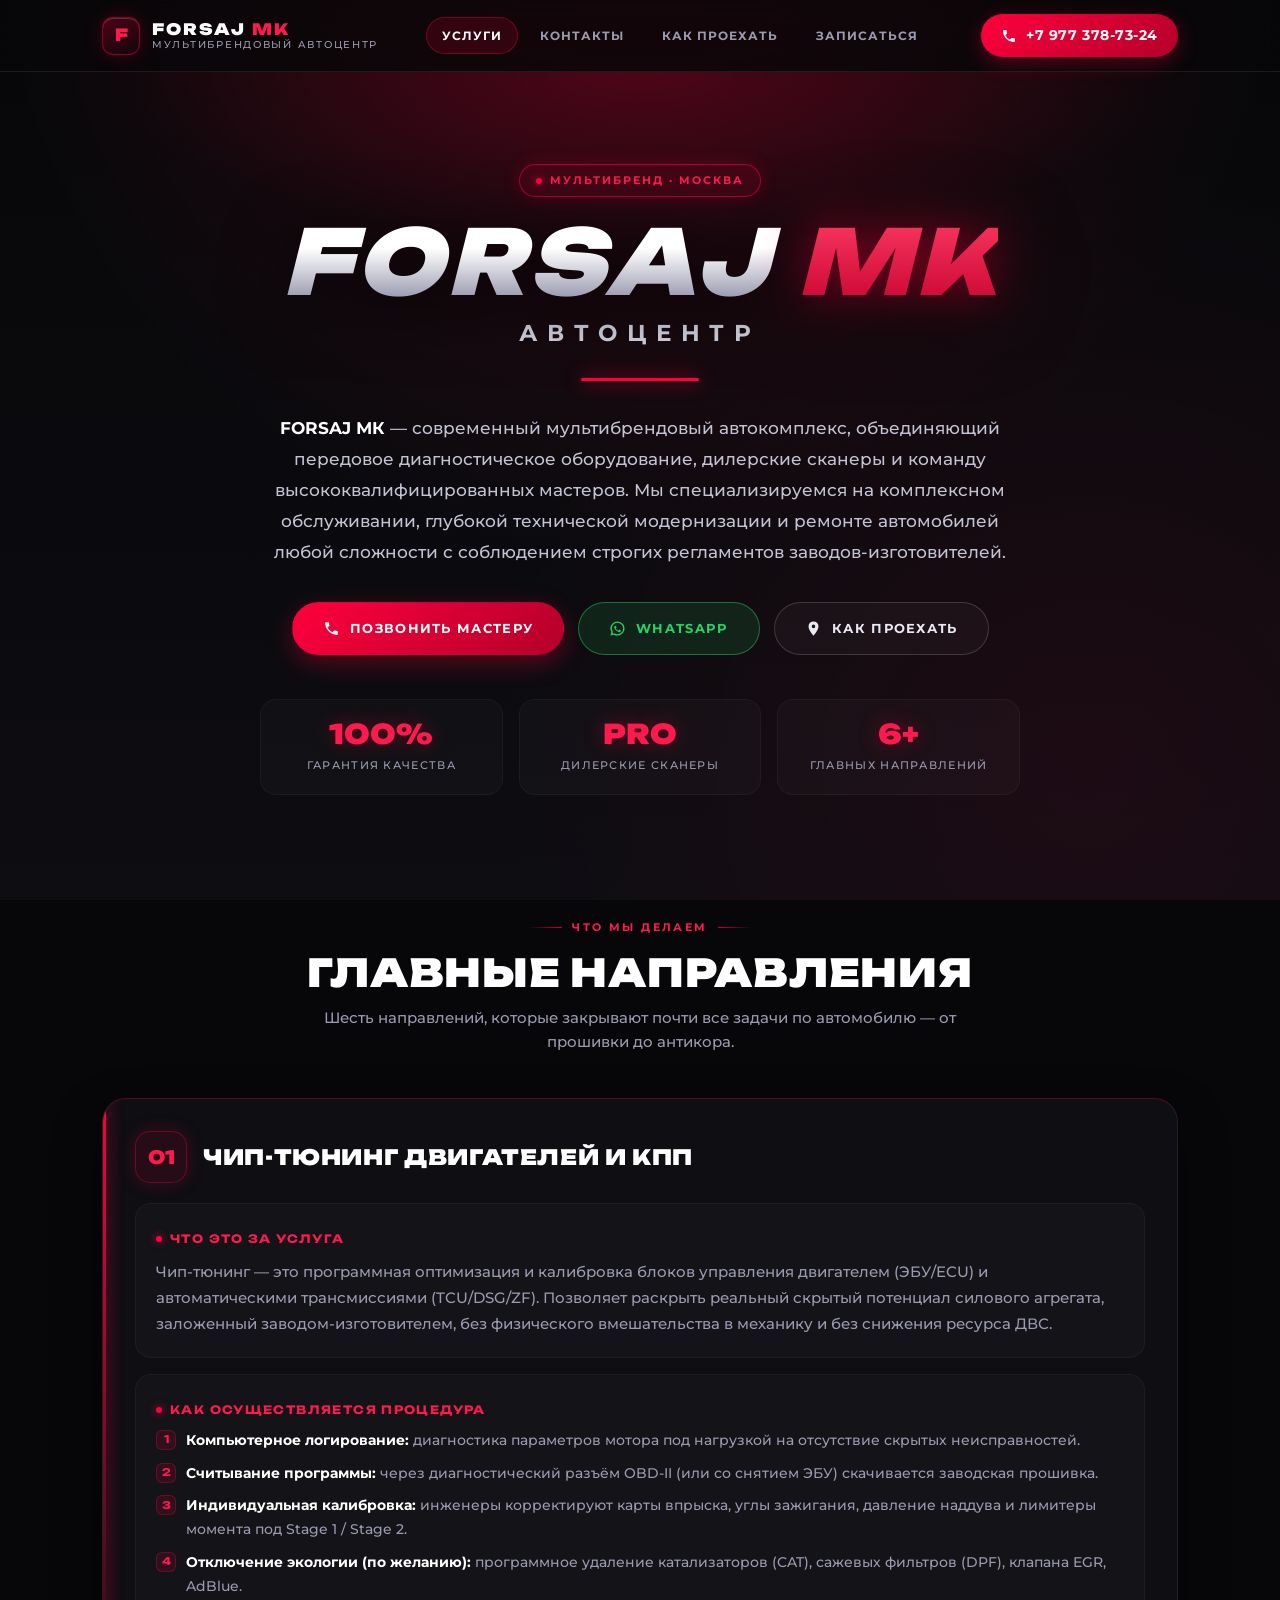
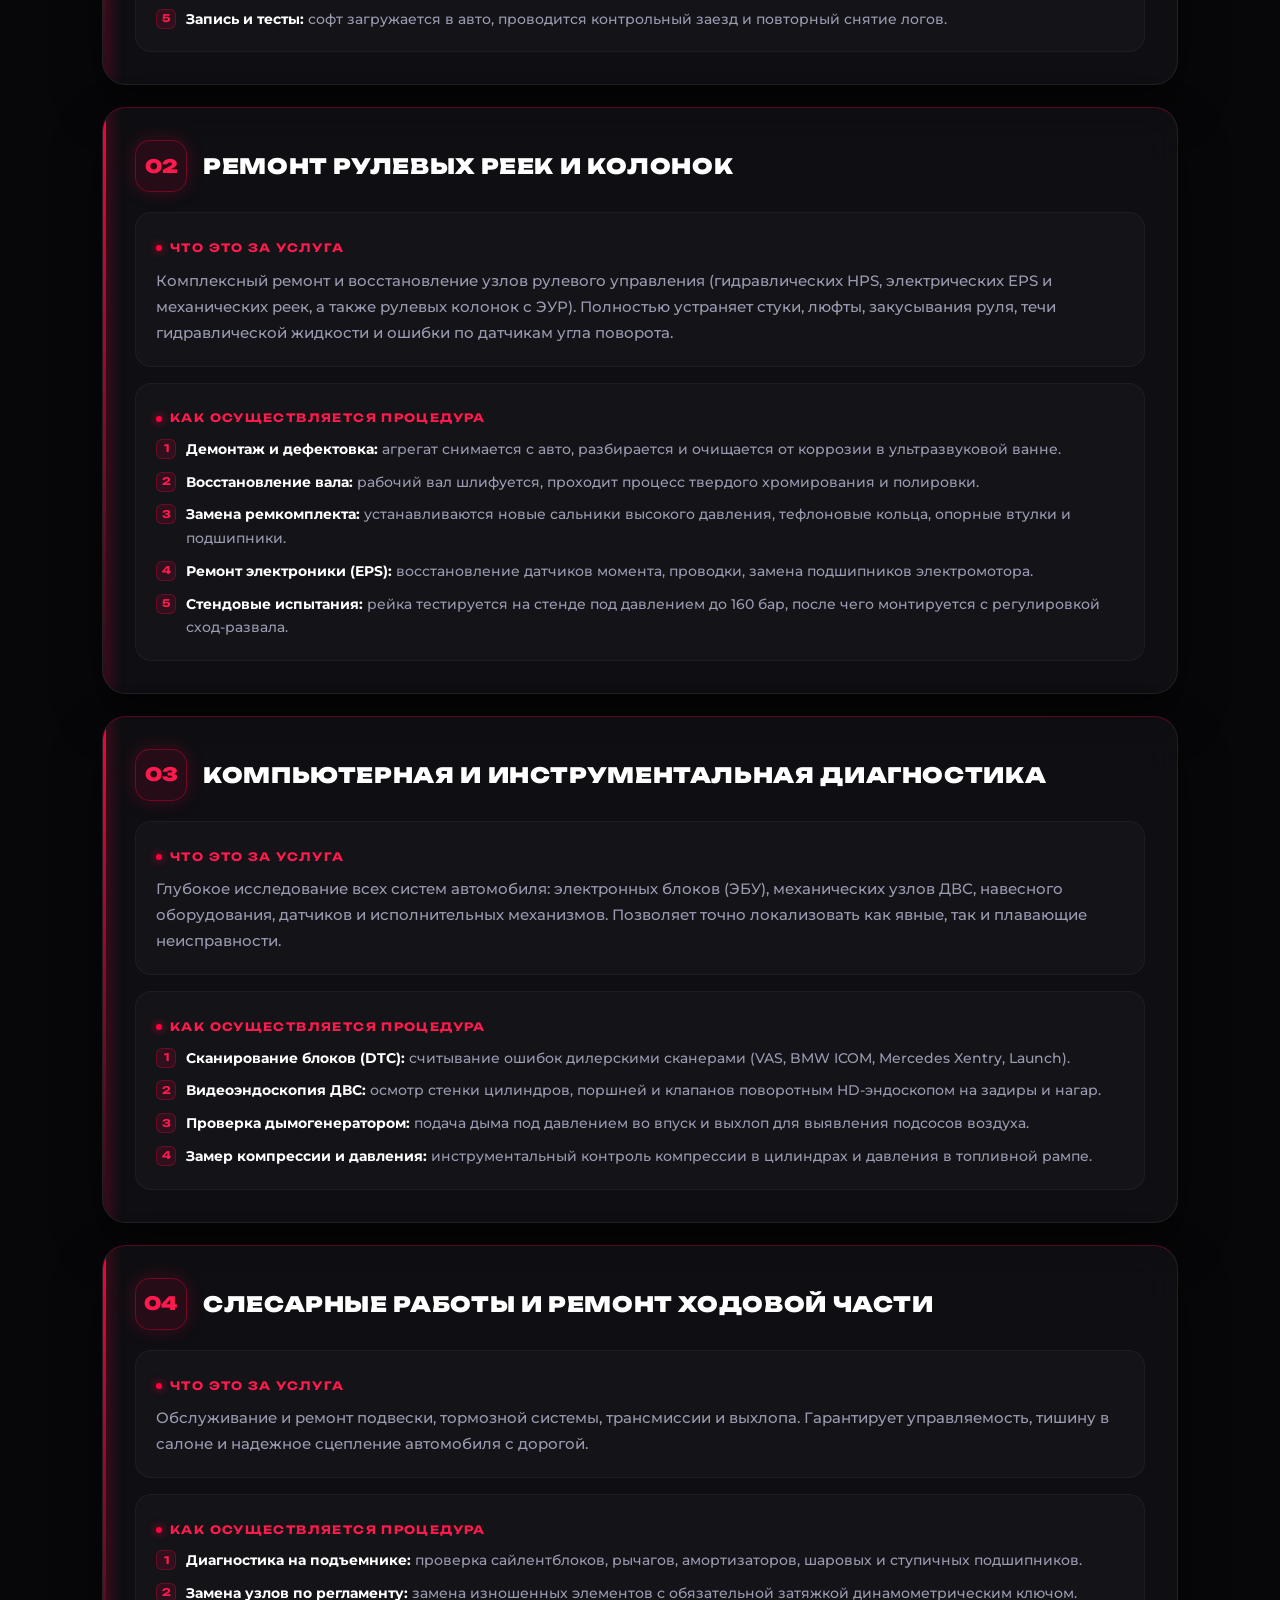
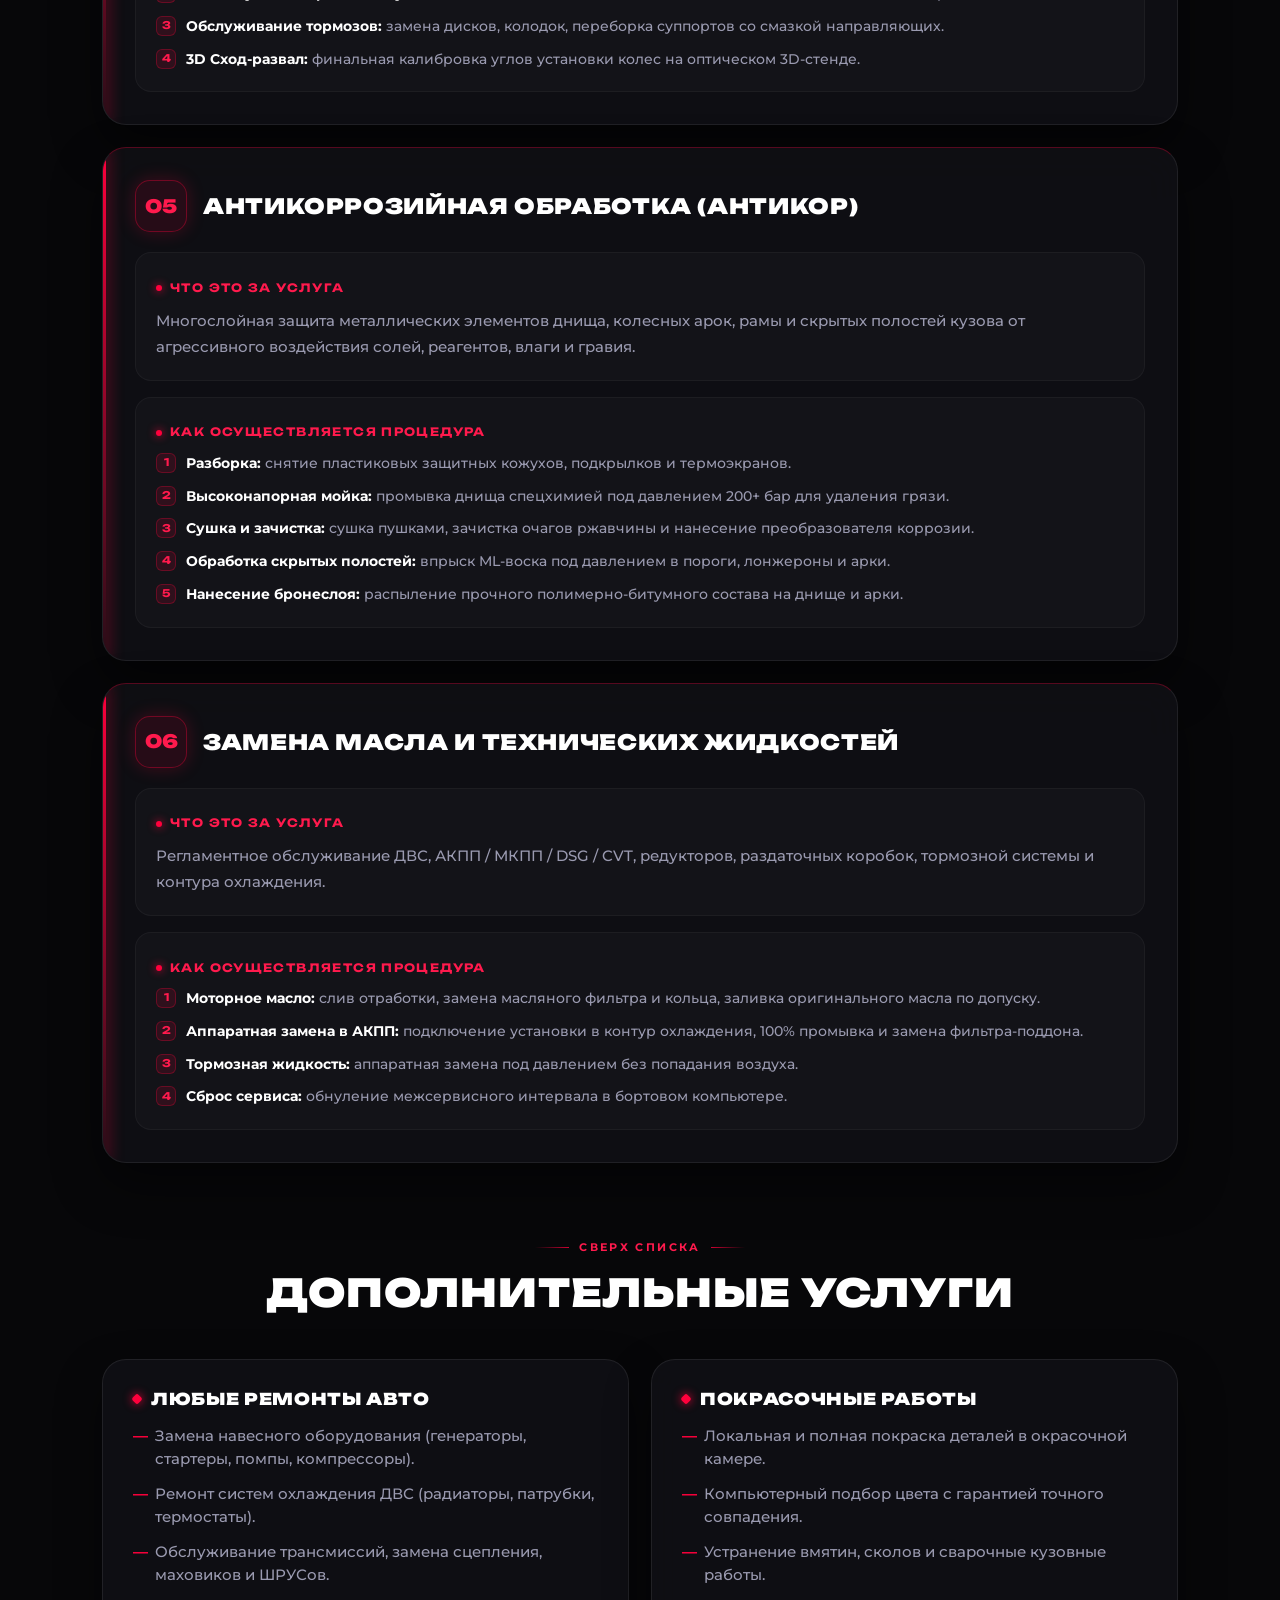
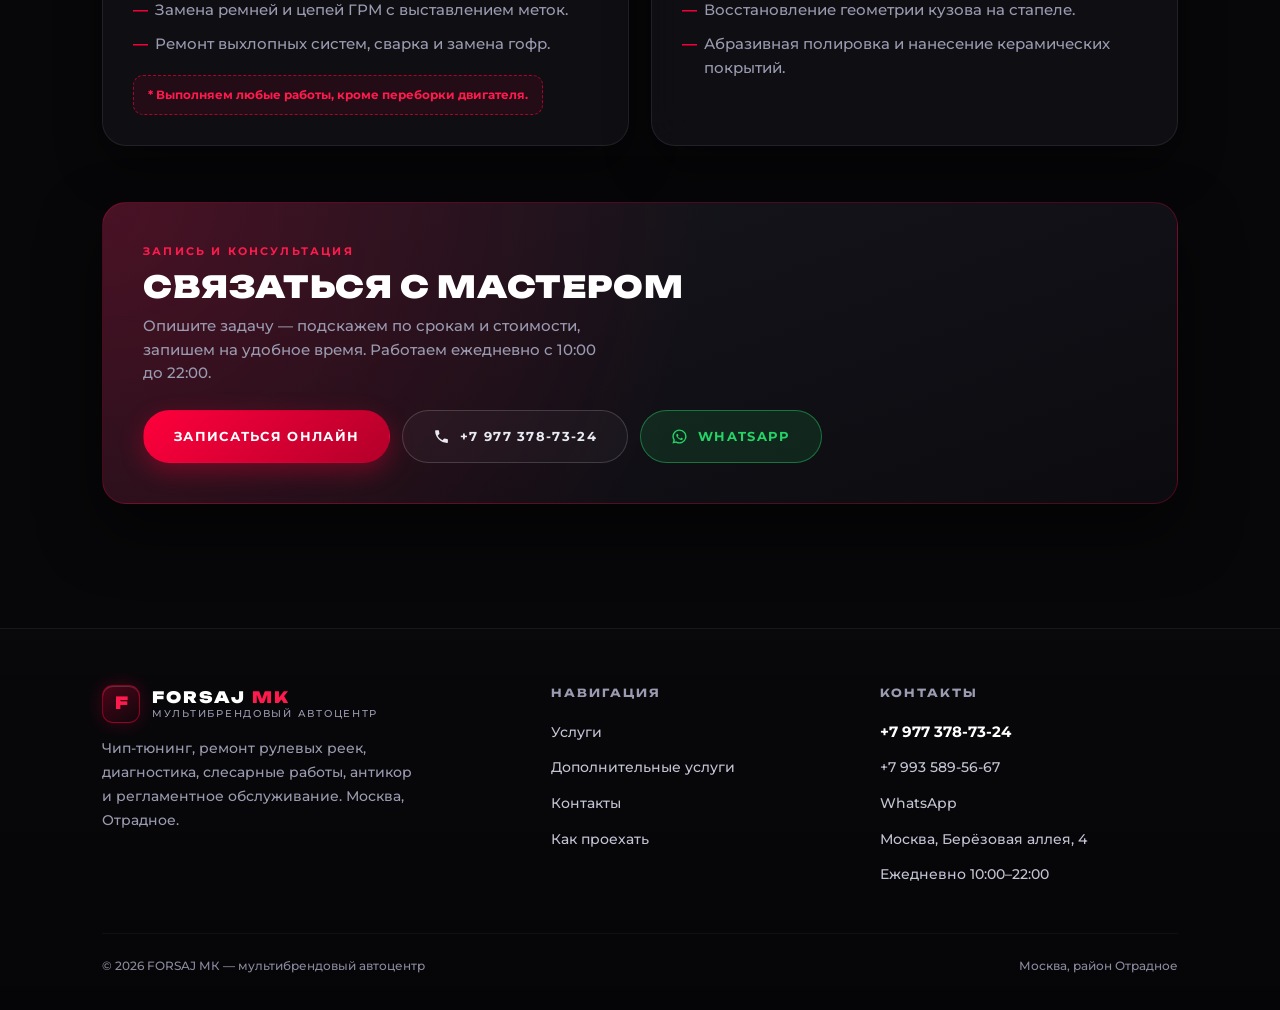
==== commit 0cd73b6e: "Add files via upload" ====
--- a/index.html
+++ b/index.html
@@ -1,413 +1,419 @@
-<!DOCTYPE html>
-<html lang="ru">
-<head>
-    <meta charset="utf-8">
-    <meta name="viewport" content="width=device-width, initial-scale=1">
-    <title>FORSAJ МК — мультибрендовый автоцентр в Москве: чип-тюнинг, диагностика, ремонт реек</title>
-    <meta name="description" content="FORSAJ МК — мультибрендовый автоцентр в Отрадном: чип-тюнинг ДВС и КПП, ремонт рулевых реек, компьютерная диагностика, слесарные работы, антикор, замена масла. Дилерские сканеры, гарантия качества.">
-    <link rel="canonical" href="https://forsaj-mk.ru/">
-    <meta name="theme-color" content="#070709">
-    <meta name="format-detection" content="telephone=no">
-    <script>document.documentElement.classList.add('js');</script>
-
-    <meta property="og:type" content="website">
-    <meta property="og:site_name" content="FORSAJ МК">
-    <meta property="og:locale" content="ru_RU">
-    <meta property="og:title" content="FORSAJ МК — мультибрендовый автоцентр">
-    <meta property="og:description" content="Чип-тюнинг, ремонт рулевых реек, диагностика, слесарные работы, антикор и замена масла. Москва, Берёзовая аллея, 4. Ежедневно 10:00–22:00.">
-    <meta property="og:url" content="https://forsaj-mk.ru/">
-    <meta property="og:image" content="https://forsaj-mk.ru/assets/img/og-image.jpg">
-    <meta property="og:image:width" content="1200">
-    <meta property="og:image:height" content="630">
-    <meta name="twitter:card" content="summary_large_image">
-
-    <link rel="icon" href="assets/img/icon-512.png" type="image/png">
-    <link rel="apple-touch-icon" href="assets/img/apple-touch-icon.png">
-    <link rel="stylesheet" href="assets/fonts/fonts.css">
-    <link rel="stylesheet" href="assets/css/style.css">
-
-    <script type="application/ld+json">
-    {
-      "@context": "https://schema.org",
-      "@type": "AutoRepair",
-      "@id": "https://forsaj-mk.ru/#organization",
-      "name": "FORSAJ МК",
-      "alternateName": "Форсаж МК",
-      "description": "Мультибрендовый автоцентр: чип-тюнинг, ремонт рулевых реек, диагностика, слесарные работы, антикоррозийная обработка, замена технических жидкостей.",
-      "url": "https://forsaj-mk.ru/",
-      "image": "https://forsaj-mk.ru/assets/img/og-image.jpg",
-      "telephone": ["+7-977-378-73-24", "+7-993-589-56-67"],
-      "priceRange": "₽₽",
-      "address": {
-        "@type": "PostalAddress",
-        "streetAddress": "улица Берёзовая аллея, 4",
-        "addressLocality": "Москва",
-        "addressRegion": "Москва",
-        "postalCode": "127273",
-        "addressCountry": "RU"
-      },
-      "geo": {
-        "@type": "GeoCoordinates",
-        "latitude": 55.851965,
-        "longitude": 37.610020
-      },
-      "openingHoursSpecification": {
-        "@type": "OpeningHoursSpecification",
-        "dayOfWeek": ["Monday", "Tuesday", "Wednesday", "Thursday", "Friday", "Saturday", "Sunday"],
-        "opens": "10:00",
-        "closes": "22:00"
-      },
-      "areaServed": "Москва",
-      "sameAs": ["https://wa.me/79773787324"]
-    }
-    </script>
-</head>
-<body>
-<a class="skip-link" href="#main">Перейти к содержанию</a>
-
-<header class="site-header">
-    <div class="site-header__inner">
-        <a class="brand" href="index.html" aria-label="FORSAJ МК — на главную">
-            <span class="brand__mark" aria-hidden="true">F</span>
-            <span class="brand__text">
-                <span class="brand__name">FORSAJ <em>МК</em></span>
-                <span class="brand__descr">Мультибрендовый автоцентр</span>
-            </span>
-        </a>
-
-        <nav class="header-nav" aria-label="Основная навигация">
-            <a class="header-nav__link" href="index.html" aria-current="page">Услуги</a>
-            <a class="header-nav__link" href="contacts.html">Контакты</a>
-            <a class="header-nav__link" href="map.html">Как проехать</a>
-        </nav>
-
-        <a class="header-phone" href="tel:+79773787324">
-            <svg viewBox="0 0 24 24" aria-hidden="true"><path d="M6.6 10.8a15.1 15.1 0 0 0 6.6 6.6l2.2-2.2a1 1 0 0 1 1-.24 11.4 11.4 0 0 0 3.6.58 1 1 0 0 1 1 1V20a1 1 0 0 1-1 1A17 17 0 0 1 3 4a1 1 0 0 1 1-1h3.5a1 1 0 0 1 1 1 11.4 11.4 0 0 0 .58 3.6 1 1 0 0 1-.25 1z"/></svg>
-            <span>+7 977 378-73-24</span>
-        </a>
-    </div>
-</header>
-
-<main id="main">
-    <!-- ================= HERO ================= -->
-    <section class="hero">
-        <div class="container">
-            <span class="badge">Мультибренд · Москва</span>
-            <h1 class="hero__title">FORSAJ <em>МК</em></h1>
-            <p class="hero__subtitle">Автоцентр</p>
-            <div class="hero__divider" aria-hidden="true"></div>
-
-            <p class="hero__lead">
-                <strong>FORSAJ МК</strong> — современный мультибрендовый автокомплекс, объединяющий передовое
-                диагностическое оборудование, дилерские сканеры и команду высококвалифицированных мастеров.
-                Мы специализируемся на комплексном обслуживании, глубокой технической модернизации и ремонте
-                автомобилей любой сложности с соблюдением строгих регламентов заводов-изготовителей.
-            </p>
-
-            <div class="hero__actions">
-                <a class="btn btn--primary" href="tel:+79773787324">
-                    <svg viewBox="0 0 24 24" aria-hidden="true"><path d="M6.6 10.8a15.1 15.1 0 0 0 6.6 6.6l2.2-2.2a1 1 0 0 1 1-.24 11.4 11.4 0 0 0 3.6.58 1 1 0 0 1 1 1V20a1 1 0 0 1-1 1A17 17 0 0 1 3 4a1 1 0 0 1 1-1h3.5a1 1 0 0 1 1 1 11.4 11.4 0 0 0 .58 3.6 1 1 0 0 1-.25 1z"/></svg>
-                    Позвонить мастеру
-                </a>
-                <a class="btn btn--wa" href="https://wa.me/79773787324?text=%D0%97%D0%B4%D1%80%D0%B0%D0%B2%D1%81%D1%82%D0%B2%D1%83%D0%B9%D1%82%D0%B5!%20%D0%A5%D0%BE%D1%87%D1%83%20%D0%B7%D0%B0%D0%BF%D0%B8%D1%81%D0%B0%D1%82%D1%8C%D1%81%D1%8F%20%D0%B2%20FORSAJ%20%D0%9C%D0%9A" target="_blank" rel="noopener">
-                    <svg viewBox="0 0 24 24" aria-hidden="true"><path d="M12 2a10 10 0 0 0-8.6 15.1L2 22l5-1.3A10 10 0 1 0 12 2m0 2a8 8 0 0 1 0 16 8 8 0 0 1-4.1-1.1l-.4-.2-2.6.7.7-2.5-.2-.4A8 8 0 0 1 12 4m-3.1 4.2c-.2 0-.5.1-.7.3-.3.3-.8.8-.8 1.9s.8 2.2 1 2.4c.1.1 1.6 2.5 3.9 3.5 1.9.8 2.3.7 2.7.6.4 0 1.3-.5 1.5-1.1s.2-1 .1-1.1c0-.1-.2-.2-.4-.3l-1.4-.7c-.2-.1-.4-.1-.5.1l-.7.9c-.1.2-.3.2-.5.1a7 7 0 0 1-2-1.2 7.5 7.5 0 0 1-1.4-1.7c-.1-.2 0-.3.1-.4l.6-.7c.1-.2.1-.3 0-.5l-.6-1.5c-.2-.4-.3-.4-.5-.4z"/></svg>
-                    WhatsApp
-                </a>
-                <a class="btn btn--ghost" href="map.html">
-                    <svg viewBox="0 0 24 24" aria-hidden="true"><path d="M12 2a7 7 0 0 0-7 7c0 5.2 7 13 7 13s7-7.8 7-13a7 7 0 0 0-7-7m0 9.5A2.5 2.5 0 1 1 12 6.5a2.5 2.5 0 0 1 0 5"/></svg>
-                    Как проехать
-                </a>
-            </div>
-
-            <div class="stats">
-                <div class="stat">
-                    <div class="stat__value">100%</div>
-                    <div class="stat__label">Гарантия качества</div>
-                </div>
-                <div class="stat">
-                    <div class="stat__value">PRO</div>
-                    <div class="stat__label">Дилерские сканеры</div>
-                </div>
-                <div class="stat">
-                    <div class="stat__value">6+</div>
-                    <div class="stat__label">Главных направлений</div>
-                </div>
-            </div>
-        </div>
-    </section>
-
-    <!-- ================= УСЛУГИ ================= -->
-    <section class="section" id="services">
-        <div class="container">
-            <div class="section-head reveal">
-                <span class="section-head__eyebrow">Что мы делаем</span>
-                <h2 class="section-head__title">Главные направления</h2>
-                <p class="section-head__note">Шесть направлений, которые закрывают почти все задачи по автомобилю — от прошивки до антикора.</p>
-            </div>
-
-            <div class="services">
-                <!-- 01 -->
-                <article class="service reveal">
-                    <div class="service__head">
-                        <span class="service__num" aria-hidden="true">01</span>
-                        <h3 class="service__title">Чип-тюнинг двигателей и КПП</h3>
-                    </div>
-                    <div class="panel service__desc">
-                            <div class="panel__label">Что это за услуга</div>
-                            <p>Чип-тюнинг — это программная оптимизация и калибровка блоков управления двигателем (ЭБУ/ECU) и автоматическими трансмиссиями (TCU/DSG/ZF). Позволяет раскрыть реальный скрытый потенциал силового агрегата, заложенный заводом-изготовителем, без физического вмешательства в механику и без снижения ресурса ДВС.</p>
-                    </div>
-
-                    <div class="panel">
-                        <div class="panel__label">Как осуществляется процедура</div>
-                        <ol class="steps steps--cols">
-                                <li><strong>Компьютерное логирование:</strong> диагностика параметров мотора под нагрузкой на отсутствие скрытых неисправностей.</li>
-                                <li><strong>Считывание программы:</strong> через диагностический разъём OBD-II (или со снятием ЭБУ) скачивается заводская прошивка.</li>
-                                <li><strong>Индивидуальная калибровка:</strong> инженеры корректируют карты впрыска, углы зажигания, давление наддува и лимитеры момента под Stage 1 / Stage 2.</li>
-                                <li><strong>Отключение экологии (по желанию):</strong> программное удаление катализаторов (CAT), сажевых фильтров (DPF), клапана EGR, AdBlue.</li>
-                                <li><strong>Запись и тесты:</strong> софт загружается в авто, проводится контрольный заезд и повторный снятие логов.</li>
-                        </ol>
-                    </div>
-                </article>
-
-                <!-- 02 -->
-                <article class="service reveal">
-                    <div class="service__head">
-                        <span class="service__num" aria-hidden="true">02</span>
-                        <h3 class="service__title">Ремонт рулевых реек и колонок</h3>
-                    </div>
-                    <div class="panel service__desc">
-                            <div class="panel__label">Что это за услуга</div>
-                            <p>Комплексный ремонт и восстановление узлов рулевого управления (гидравлических HPS, электрических EPS и механических реек, а также рулевых колонок с ЭУР). Полностью устраняет стуки, люфты, закусывания руля, течи гидравлической жидкости и ошибки по датчикам угла поворота.</p>
-                    </div>
-
-                    <div class="panel">
-                        <div class="panel__label">Как осуществляется процедура</div>
-                        <ol class="steps steps--cols">
-                                <li><strong>Демонтаж и дефектовка:</strong> агрегат снимается с авто, разбирается и очищается от коррозии в ультразвуковой ванне.</li>
-                                <li><strong>Восстановление вала:</strong> рабочий вал шлифуется, проходит процесс твердого хромирования и полировки.</li>
-                                <li><strong>Замена ремкомплекта:</strong> устанавливаются новые сальники высокого давления, тефлоновые кольца, опорные втулки и подшипники.</li>
-                                <li><strong>Ремонт электроники (EPS):</strong> восстановление датчиков момента, проводки, замена подшипников электромотора.</li>
-                                <li><strong>Стендовые испытания:</strong> рейка тестируется на стенде под давлением до 160 бар, после чего монтируется с регулировкой сход-развала.</li>
-                        </ol>
-                    </div>
-                </article>
-
-                <!-- 03 -->
-                <article class="service reveal">
-                    <div class="service__head">
-                        <span class="service__num" aria-hidden="true">03</span>
-                        <h3 class="service__title">Компьютерная и инструментальная диагностика</h3>
-                    </div>
-                    <div class="panel service__desc">
-                            <div class="panel__label">Что это за услуга</div>
-                            <p>Глубокое исследование всех систем автомобиля: электронных блоков (ЭБУ), механических узлов ДВС, навесного оборудования, датчиков и исполнительных механизмов. Позволяет точно локализовать как явные, так и плавающие неисправности.</p>
-                    </div>
-
-                    <div class="panel">
-                        <div class="panel__label">Как осуществляется процедура</div>
-                        <ol class="steps steps--cols">
-                                <li><strong>Сканирование блоков (DTC):</strong> считывание ошибок дилерскими сканерами (VAS, BMW ICOM, Mercedes Xentry, Launch).</li>
-                                <li><strong>Видеоэндоскопия ДВС:</strong> осмотр стенки цилиндров, поршней и клапанов поворотным HD-эндоскопом на задиры и нагар.</li>
-                                <li><strong>Проверка дымогенератором:</strong> подача дыма под давлением во впуск и выхлоп для выявления подсосов воздуха.</li>
-                                <li><strong>Замер компрессии и давления:</strong> инструментальный контроль компрессии в цилиндрах и давления в топливной рампе.</li>
-                        </ol>
-                    </div>
-                </article>
-
-                <!-- 04 -->
-                <article class="service reveal">
-                    <div class="service__head">
-                        <span class="service__num" aria-hidden="true">04</span>
-                        <h3 class="service__title">Слесарные работы и ремонт ходовой части</h3>
-                    </div>
-                    <div class="panel service__desc">
-                            <div class="panel__label">Что это за услуга</div>
-                            <p>Обслуживание и ремонт подвески, тормозной системы, трансмиссии и выхлопа. Гарантирует управляемость, тишину в салоне и надежное сцепление автомобиля с дорогой.</p>
-                    </div>
-
-                    <div class="panel">
-                        <div class="panel__label">Как осуществляется процедура</div>
-                        <ol class="steps steps--cols">
-                                <li><strong>Диагностика на подъемнике:</strong> проверка сайлентблоков, рычагов, амортизаторов, шаровых и ступичных подшипников.</li>
-                                <li><strong>Замена узлов по регламенту:</strong> замена изношенных элементов с обязательной затяжкой динамометрическим ключом.</li>
-                                <li><strong>Обслуживание тормозов:</strong> замена дисков, колодок, переборка суппортов со смазкой направляющих.</li>
-                                <li><strong>3D Сход-развал:</strong> финальная калибровка углов установки колес на оптическом 3D-стенде.</li>
-                        </ol>
-                    </div>
-                </article>
-
-                <!-- 05 -->
-                <article class="service reveal">
-                    <div class="service__head">
-                        <span class="service__num" aria-hidden="true">05</span>
-                        <h3 class="service__title">Антикоррозийная обработка (Антикор)</h3>
-                    </div>
-                    <div class="panel service__desc">
-                            <div class="panel__label">Что это за услуга</div>
-                            <p>Многослойная защита металлических элементов днища, колесных арок, рамы и скрытых полостей кузова от агрессивного воздействия солей, реагентов, влаги и гравия.</p>
-                    </div>
-
-                    <div class="panel">
-                        <div class="panel__label">Как осуществляется процедура</div>
-                        <ol class="steps steps--cols">
-                                <li><strong>Разборка:</strong> снятие пластиковых защитных кожухов, подкрылков и термоэкранов.</li>
-                                <li><strong>Высоконапорная мойка:</strong> промывка днища спецхимией под давлением 200+ бар для удаления грязи.</li>
-                                <li><strong>Сушка и зачистка:</strong> сушка пушками, зачистка очагов ржавчины и нанесение преобразователя коррозии.</li>
-                                <li><strong>Обработка скрытых полостей:</strong> впрыск ML-воска под давлением в пороги, лонжероны и арки.</li>
-                                <li><strong>Нанесение бронеслоя:</strong> распыление прочного полимерно-битумного состава на днище и арки.</li>
-                        </ol>
-                    </div>
-                </article>
-
-                <!-- 06 -->
-                <article class="service reveal">
-                    <div class="service__head">
-                        <span class="service__num" aria-hidden="true">06</span>
-                        <h3 class="service__title">Замена масла и технических жидкостей</h3>
-                    </div>
-                    <div class="panel service__desc">
-                            <div class="panel__label">Что это за услуга</div>
-                            <p>Регламентное обслуживание ДВС, АКПП / МКПП / DSG / CVT, редукторов, раздаточных коробок, тормозной системы и контура охлаждения.</p>
-                    </div>
-
-                    <div class="panel">
-                        <div class="panel__label">Как осуществляется процедура</div>
-                        <ol class="steps steps--cols">
-                                <li><strong>Моторное масло:</strong> слив отработки, замена масляного фильтра и кольца, заливка оригинального масла по допуску.</li>
-                                <li><strong>Аппаратная замена в АКПП:</strong> подключение установки в контур охлаждения, 100% промывка и замена фильтра-поддона.</li>
-                                <li><strong>Тормозная жидкость:</strong> аппаратная замена под давлением без попадания воздуха.</li>
-                                <li><strong>Сброс сервиса:</strong> обнуление межсервисного интервала в бортовом компьютере.</li>
-                        </ol>
-                    </div>
-                </article>
-            </div>
-        </div>
-    </section>
-
-    <!-- ================= ДОП. УСЛУГИ ================= -->
-    <section class="section section--tight" id="extra">
-        <div class="container">
-            <div class="section-head reveal">
-                <span class="section-head__eyebrow">Сверх списка</span>
-                <h2 class="section-head__title">Дополнительные услуги</h2>
-            </div>
-
-            <div class="extra-grid">
-                <article class="extra-card reveal">
-                    <h3 class="extra-card__title">Любые ремонты авто</h3>
-                    <ul class="dash-list">
-                        <li>Замена навесного оборудования (генераторы, стартеры, помпы, компрессоры).</li>
-                        <li>Ремонт систем охлаждения ДВС (радиаторы, патрубки, термостаты).</li>
-                        <li>Обслуживание трансмиссий, замена сцепления, маховиков и ШРУСов.</li>
-                        <li>Замена ремней и цепей ГРМ с выставлением меток.</li>
-                        <li>Ремонт выхлопных систем, сварка и замена гофр.</li>
-                    </ul>
-                    <div class="note">* Выполняем любые работы, кроме переборки двигателя.</div>
-                </article>
-
-                <article class="extra-card reveal">
-                    <h3 class="extra-card__title">Покрасочные работы</h3>
-                    <ul class="dash-list">
-                        <li>Локальная и полная покраска деталей в окрасочной камере.</li>
-                        <li>Компьютерный подбор цвета с гарантией точного совпадения.</li>
-                        <li>Устранение вмятин, сколов и сварочные кузовные работы.</li>
-                        <li>Восстановление геометрии кузова на стапеле.</li>
-                        <li>Абразивная полировка и нанесение керамических покрытий.</li>
-                    </ul>
-                </article>
-            </div>
-
-            <!-- CTA -->
-            <div class="cta reveal">
-                <div>
-                    <div class="cta__eyebrow">Запись и консультация</div>
-                    <h2 class="cta__title">Связаться с мастером</h2>
-                    <p class="cta__text">Опишите задачу — подскажем по срокам и стоимости, запишем на удобное время. Работаем ежедневно с 10:00 до 22:00.</p>
-                </div>
-                <div class="cta__actions">
-                    <a class="btn btn--primary" href="tel:+79773787324">
-                        <svg viewBox="0 0 24 24" aria-hidden="true"><path d="M6.6 10.8a15.1 15.1 0 0 0 6.6 6.6l2.2-2.2a1 1 0 0 1 1-.24 11.4 11.4 0 0 0 3.6.58 1 1 0 0 1 1 1V20a1 1 0 0 1-1 1A17 17 0 0 1 3 4a1 1 0 0 1 1-1h3.5a1 1 0 0 1 1 1 11.4 11.4 0 0 0 .58 3.6 1 1 0 0 1-.25 1z"/></svg>
-                        +7 977 378-73-24
-                    </a>
-                    <a class="btn btn--wa" href="https://wa.me/79773787324" target="_blank" rel="noopener">
-                        <svg viewBox="0 0 24 24" aria-hidden="true"><path d="M12 2a10 10 0 0 0-8.6 15.1L2 22l5-1.3A10 10 0 1 0 12 2m0 2a8 8 0 0 1 0 16 8 8 0 0 1-4.1-1.1l-.4-.2-2.6.7.7-2.5-.2-.4A8 8 0 0 1 12 4m-3.1 4.2c-.2 0-.5.1-.7.3-.3.3-.8.8-.8 1.9s.8 2.2 1 2.4c.1.1 1.6 2.5 3.9 3.5 1.9.8 2.3.7 2.7.6.4 0 1.3-.5 1.5-1.1s.2-1 .1-1.1c0-.1-.2-.2-.4-.3l-1.4-.7c-.2-.1-.4-.1-.5.1l-.7.9c-.1.2-.3.2-.5.1a7 7 0 0 1-2-1.2 7.5 7.5 0 0 1-1.4-1.7c-.1-.2 0-.3.1-.4l.6-.7c.1-.2.1-.3 0-.5l-.6-1.5c-.2-.4-.3-.4-.5-.4z"/></svg>
-                        WhatsApp
-                    </a>
-                </div>
-            </div>
-        </div>
-    </section>
-</main>
-
-<footer class="site-footer">
-    <div class="container">
-        <div class="footer-grid">
-            <div class="footer-brand">
-                <a class="brand" href="index.html" aria-label="FORSAJ МК — на главную">
-                    <span class="brand__mark" aria-hidden="true">F</span>
-                    <span class="brand__text">
-                        <span class="brand__name">FORSAJ <em>МК</em></span>
-                        <span class="brand__descr">Мультибрендовый автоцентр</span>
-                    </span>
-                </a>
-                <p>Чип-тюнинг, ремонт рулевых реек, диагностика, слесарные работы, антикор и регламентное обслуживание. Москва, Отрадное.</p>
-            </div>
-
-            <div>
-                <div class="footer-col__title">Навигация</div>
-                <ul class="footer-list">
-                    <li><a href="index.html#services">Услуги</a></li>
-                    <li><a href="index.html#extra">Дополнительные услуги</a></li>
-                    <li><a href="contacts.html">Контакты</a></li>
-                    <li><a href="map.html">Как проехать</a></li>
-                </ul>
-            </div>
-
-            <div>
-                <div class="footer-col__title">Контакты</div>
-                <ul class="footer-list">
-                    <li><a class="is-phone" href="tel:+79773787324">+7 977 378-73-24</a></li>
-                    <li><a href="tel:+79935895667">+7 993 589-56-67</a></li>
-                    <li><a href="https://wa.me/79773787324" target="_blank" rel="noopener">WhatsApp</a></li>
-                    <li><span>Москва, Берёзовая аллея, 4</span></li>
-                    <li><span>Ежедневно 10:00–22:00</span></li>
-                </ul>
-            </div>
-        </div>
-
-        <div class="footer-bottom">
-            <span>© <span data-year>2026</span> FORSAJ МК — мультибрендовый автоцентр</span>
-            <span>Москва, район Отрадное</span>
-        </div>
-    </div>
-</footer>
-
-<nav class="dock" aria-label="Быстрая навигация">
-    <div class="dock__island">
-        <span class="dock__lights" aria-hidden="true">
-            <i class="dock__led dock__led--g"></i>
-            <i class="dock__led dock__led--g"></i>
-            <i class="dock__led dock__led--y"></i>
-            <i class="dock__led dock__led--y"></i>
-            <i class="dock__led dock__led--r"></i>
-        </span>
-        <span class="dock__tread" aria-hidden="true"></span>
-        <a class="dock__item" href="index.html" aria-current="page">
-            <svg viewBox="0 0 24 24" aria-hidden="true"><path d="M4 4h7v7H4zm9 0h7v7h-7zM4 13h7v7H4zm9 0h7v7h-7z"/></svg>
-            <span>Услуги</span>
-        </a>
-        <a class="dock__item" href="contacts.html">
-            <svg viewBox="0 0 24 24" aria-hidden="true"><path d="M6.6 10.8a15.1 15.1 0 0 0 6.6 6.6l2.2-2.2a1 1 0 0 1 1-.24 11.4 11.4 0 0 0 3.6.58 1 1 0 0 1 1 1V20a1 1 0 0 1-1 1A17 17 0 0 1 3 4a1 1 0 0 1 1-1h3.5a1 1 0 0 1 1 1 11.4 11.4 0 0 0 .58 3.6 1 1 0 0 1-.25 1z"/></svg>
-            <span>Контакты</span>
-        </a>
-        <a class="dock__item" href="map.html">
-            <svg viewBox="0 0 24 24" aria-hidden="true"><path d="M12 2a7 7 0 0 0-7 7c0 5.2 7 13 7 13s7-7.8 7-13a7 7 0 0 0-7-7m0 9.5A2.5 2.5 0 1 1 12 6.5a2.5 2.5 0 0 1 0 5"/></svg>
-            <span>Маршрут</span>
-        </a>
-        <span class="dock__tread" aria-hidden="true"></span>
-    </div>
-</nav>
-
-<script src="assets/js/app.js" defer></script>
-</body>
-</html>
+<!DOCTYPE html>
+<html lang="ru">
+<head>
+    <meta charset="utf-8">
+    <meta name="viewport" content="width=device-width, initial-scale=1">
+    <title>FORSAJ МК — мультибрендовый автоцентр в Москве: чип-тюнинг, диагностика, ремонт реек</title>
+    <meta name="description" content="FORSAJ МК — мультибрендовый автоцентр в Отрадном: чип-тюнинг ДВС и КПП, ремонт рулевых реек, компьютерная диагностика, слесарные работы, антикор, замена масла. Дилерские сканеры, гарантия качества.">
+    <link rel="canonical" href="https://forsajmk.ru/">
+    <meta name="theme-color" content="#070709">
+    <meta name="format-detection" content="telephone=no">
+    <script>document.documentElement.classList.add('js');</script>
+
+    <meta property="og:type" content="website">
+    <meta property="og:site_name" content="FORSAJ МК">
+    <meta property="og:locale" content="ru_RU">
+    <meta property="og:title" content="FORSAJ МК — мультибрендовый автоцентр">
+    <meta property="og:description" content="Чип-тюнинг, ремонт рулевых реек, диагностика, слесарные работы, антикор и замена масла. Москва, Берёзовая аллея, 4. Ежедневно 10:00–22:00.">
+    <meta property="og:url" content="https://forsajmk.ru/">
+    <meta property="og:image" content="https://forsajmk.ru/assets/img/og-image.jpg">
+    <meta property="og:image:width" content="1200">
+    <meta property="og:image:height" content="630">
+    <meta name="twitter:card" content="summary_large_image">
+
+    <link rel="icon" href="assets/img/icon-512.png" type="image/png">
+    <link rel="apple-touch-icon" href="assets/img/apple-touch-icon.png">
+    <link rel="stylesheet" href="assets/fonts/fonts.css">
+    <link rel="stylesheet" href="assets/css/style.css">
+
+    <script type="application/ld+json">
+    {
+      "@context": "https://schema.org",
+      "@type": "AutoRepair",
+      "@id": "https://forsajmk.ru/#organization",
+      "name": "FORSAJ МК",
+      "alternateName": "Форсаж МК",
+      "description": "Мультибрендовый автоцентр: чип-тюнинг, ремонт рулевых реек, диагностика, слесарные работы, антикоррозийная обработка, замена технических жидкостей.",
+      "url": "https://forsajmk.ru/",
+      "image": "https://forsajmk.ru/assets/img/og-image.jpg",
+      "telephone": ["+7-977-378-73-24", "+7-993-589-56-67"],
+      "priceRange": "₽₽",
+      "address": {
+        "@type": "PostalAddress",
+        "streetAddress": "улица Берёзовая аллея, 4",
+        "addressLocality": "Москва",
+        "addressRegion": "Москва",
+        "postalCode": "127273",
+        "addressCountry": "RU"
+      },
+      "geo": {
+        "@type": "GeoCoordinates",
+        "latitude": 55.851965,
+        "longitude": 37.610020
+      },
+      "openingHoursSpecification": {
+        "@type": "OpeningHoursSpecification",
+        "dayOfWeek": ["Monday", "Tuesday", "Wednesday", "Thursday", "Friday", "Saturday", "Sunday"],
+        "opens": "10:00",
+        "closes": "22:00"
+      },
+      "areaServed": "Москва",
+      "sameAs": ["https://wa.me/79773787324"]
+    }
+    </script>
+</head>
+<body>
+<a class="skip-link" href="#main">Перейти к содержанию</a>
+
+<header class="site-header">
+    <div class="site-header__inner">
+        <a class="brand" href="index.html" aria-label="FORSAJ МК — на главную">
+            <span class="brand__mark" aria-hidden="true">F</span>
+            <span class="brand__text">
+                <span class="brand__name">FORSAJ <em>МК</em></span>
+                <span class="brand__descr">Мультибрендовый автоцентр</span>
+            </span>
+        </a>
+
+        <nav class="header-nav" aria-label="Основная навигация">
+            <a class="header-nav__link" href="index.html" aria-current="page">Услуги</a>
+            <a class="header-nav__link" href="contacts.html">Контакты</a>
+            <a class="header-nav__link" href="map.html">Как проехать</a>
+            <a class="header-nav__link" href="booking.html">Записаться</a>
+        </nav>
+
+        <a class="header-phone" href="tel:+79773787324">
+            <svg viewBox="0 0 24 24" aria-hidden="true"><path d="M6.6 10.8a15.1 15.1 0 0 0 6.6 6.6l2.2-2.2a1 1 0 0 1 1-.24 11.4 11.4 0 0 0 3.6.58 1 1 0 0 1 1 1V20a1 1 0 0 1-1 1A17 17 0 0 1 3 4a1 1 0 0 1 1-1h3.5a1 1 0 0 1 1 1 11.4 11.4 0 0 0 .58 3.6 1 1 0 0 1-.25 1z"/></svg>
+            <span>+7 977 378-73-24</span>
+        </a>
+    </div>
+</header>
+
+<main id="main">
+    <!-- ================= HERO ================= -->
+    <section class="hero">
+        <div class="container">
+            <span class="badge">Мультибренд · Москва</span>
+            <h1 class="hero__title">FORSAJ <em>МК</em></h1>
+            <p class="hero__subtitle">Автоцентр</p>
+            <div class="hero__divider" aria-hidden="true"></div>
+
+            <p class="hero__lead">
+                <strong>FORSAJ МК</strong> — современный мультибрендовый автокомплекс, объединяющий передовое
+                диагностическое оборудование, дилерские сканеры и команду высококвалифицированных мастеров.
+                Мы специализируемся на комплексном обслуживании, глубокой технической модернизации и ремонте
+                автомобилей любой сложности с соблюдением строгих регламентов заводов-изготовителей.
+            </p>
+
+            <div class="hero__actions">
+                <a class="btn btn--primary" href="tel:+79773787324">
+                    <svg viewBox="0 0 24 24" aria-hidden="true"><path d="M6.6 10.8a15.1 15.1 0 0 0 6.6 6.6l2.2-2.2a1 1 0 0 1 1-.24 11.4 11.4 0 0 0 3.6.58 1 1 0 0 1 1 1V20a1 1 0 0 1-1 1A17 17 0 0 1 3 4a1 1 0 0 1 1-1h3.5a1 1 0 0 1 1 1 11.4 11.4 0 0 0 .58 3.6 1 1 0 0 1-.25 1z"/></svg>
+                    Позвонить мастеру
+                </a>
+                <a class="btn btn--wa" href="https://wa.me/79773787324?text=%D0%97%D0%B4%D1%80%D0%B0%D0%B2%D1%81%D1%82%D0%B2%D1%83%D0%B9%D1%82%D0%B5!%20%D0%A5%D0%BE%D1%87%D1%83%20%D0%B7%D0%B0%D0%BF%D0%B8%D1%81%D0%B0%D1%82%D1%8C%D1%81%D1%8F%20%D0%B2%20FORSAJ%20%D0%9C%D0%9A" target="_blank" rel="noopener">
+                    <svg viewBox="0 0 24 24" aria-hidden="true"><path d="M12 2a10 10 0 0 0-8.6 15.1L2 22l5-1.3A10 10 0 1 0 12 2m0 2a8 8 0 0 1 0 16 8 8 0 0 1-4.1-1.1l-.4-.2-2.6.7.7-2.5-.2-.4A8 8 0 0 1 12 4m-3.1 4.2c-.2 0-.5.1-.7.3-.3.3-.8.8-.8 1.9s.8 2.2 1 2.4c.1.1 1.6 2.5 3.9 3.5 1.9.8 2.3.7 2.7.6.4 0 1.3-.5 1.5-1.1s.2-1 .1-1.1c0-.1-.2-.2-.4-.3l-1.4-.7c-.2-.1-.4-.1-.5.1l-.7.9c-.1.2-.3.2-.5.1a7 7 0 0 1-2-1.2 7.5 7.5 0 0 1-1.4-1.7c-.1-.2 0-.3.1-.4l.6-.7c.1-.2.1-.3 0-.5l-.6-1.5c-.2-.4-.3-.4-.5-.4z"/></svg>
+                    WhatsApp
+                </a>
+                <a class="btn btn--ghost" href="map.html">
+                    <svg viewBox="0 0 24 24" aria-hidden="true"><path d="M12 2a7 7 0 0 0-7 7c0 5.2 7 13 7 13s7-7.8 7-13a7 7 0 0 0-7-7m0 9.5A2.5 2.5 0 1 1 12 6.5a2.5 2.5 0 0 1 0 5"/></svg>
+                    Как проехать
+                </a>
+            </div>
+
+            <div class="stats">
+                <div class="stat">
+                    <div class="stat__value">100%</div>
+                    <div class="stat__label">Гарантия качества</div>
+                </div>
+                <div class="stat">
+                    <div class="stat__value">PRO</div>
+                    <div class="stat__label">Дилерские сканеры</div>
+                </div>
+                <div class="stat">
+                    <div class="stat__value">6+</div>
+                    <div class="stat__label">Главных направлений</div>
+                </div>
+            </div>
+        </div>
+    </section>
+
+    <!-- ================= УСЛУГИ ================= -->
+    <section class="section" id="services">
+        <div class="container">
+            <div class="section-head reveal">
+                <span class="section-head__eyebrow">Что мы делаем</span>
+                <h2 class="section-head__title">Главные направления</h2>
+                <p class="section-head__note">Шесть направлений, которые закрывают почти все задачи по автомобилю — от прошивки до антикора.</p>
+            </div>
+
+            <div class="services">
+                <!-- 01 -->
+                <article class="service reveal">
+                    <div class="service__head">
+                        <span class="service__num" aria-hidden="true">01</span>
+                        <h3 class="service__title">Чип-тюнинг двигателей и КПП</h3>
+                    </div>
+                    <div class="panel service__desc">
+                            <div class="panel__label">Что это за услуга</div>
+                            <p>Чип-тюнинг — это программная оптимизация и калибровка блоков управления двигателем (ЭБУ/ECU) и автоматическими трансмиссиями (TCU/DSG/ZF). Позволяет раскрыть реальный скрытый потенциал силового агрегата, заложенный заводом-изготовителем, без физического вмешательства в механику и без снижения ресурса ДВС.</p>
+                    </div>
+
+                    <div class="panel">
+                        <div class="panel__label">Как осуществляется процедура</div>
+                        <ol class="steps steps--cols">
+                                <li><strong>Компьютерное логирование:</strong> диагностика параметров мотора под нагрузкой на отсутствие скрытых неисправностей.</li>
+                                <li><strong>Считывание программы:</strong> через диагностический разъём OBD-II (или со снятием ЭБУ) скачивается заводская прошивка.</li>
+                                <li><strong>Индивидуальная калибровка:</strong> инженеры корректируют карты впрыска, углы зажигания, давление наддува и лимитеры момента под Stage 1 / Stage 2.</li>
+                                <li><strong>Отключение экологии (по желанию):</strong> программное удаление катализаторов (CAT), сажевых фильтров (DPF), клапана EGR, AdBlue.</li>
+                                <li><strong>Запись и тесты:</strong> софт загружается в авто, проводится контрольный заезд и повторный снятие логов.</li>
+                        </ol>
+                    </div>
+                </article>
+
+                <!-- 02 -->
+                <article class="service reveal">
+                    <div class="service__head">
+                        <span class="service__num" aria-hidden="true">02</span>
+                        <h3 class="service__title">Ремонт рулевых реек и колонок</h3>
+                    </div>
+                    <div class="panel service__desc">
+                            <div class="panel__label">Что это за услуга</div>
+                            <p>Комплексный ремонт и восстановление узлов рулевого управления (гидравлических HPS, электрических EPS и механических реек, а также рулевых колонок с ЭУР). Полностью устраняет стуки, люфты, закусывания руля, течи гидравлической жидкости и ошибки по датчикам угла поворота.</p>
+                    </div>
+
+                    <div class="panel">
+                        <div class="panel__label">Как осуществляется процедура</div>
+                        <ol class="steps steps--cols">
+                                <li><strong>Демонтаж и дефектовка:</strong> агрегат снимается с авто, разбирается и очищается от коррозии в ультразвуковой ванне.</li>
+                                <li><strong>Восстановление вала:</strong> рабочий вал шлифуется, проходит процесс твердого хромирования и полировки.</li>
+                                <li><strong>Замена ремкомплекта:</strong> устанавливаются новые сальники высокого давления, тефлоновые кольца, опорные втулки и подшипники.</li>
+                                <li><strong>Ремонт электроники (EPS):</strong> восстановление датчиков момента, проводки, замена подшипников электромотора.</li>
+                                <li><strong>Стендовые испытания:</strong> рейка тестируется на стенде под давлением до 160 бар, после чего монтируется с регулировкой сход-развала.</li>
+                        </ol>
+                    </div>
+                </article>
+
+                <!-- 03 -->
+                <article class="service reveal">
+                    <div class="service__head">
+                        <span class="service__num" aria-hidden="true">03</span>
+                        <h3 class="service__title">Компьютерная и инструментальная диагностика</h3>
+                    </div>
+                    <div class="panel service__desc">
+                            <div class="panel__label">Что это за услуга</div>
+                            <p>Глубокое исследование всех систем автомобиля: электронных блоков (ЭБУ), механических узлов ДВС, навесного оборудования, датчиков и исполнительных механизмов. Позволяет точно локализовать как явные, так и плавающие неисправности.</p>
+                    </div>
+
+                    <div class="panel">
+                        <div class="panel__label">Как осуществляется процедура</div>
+                        <ol class="steps steps--cols">
+                                <li><strong>Сканирование блоков (DTC):</strong> считывание ошибок дилерскими сканерами (VAS, BMW ICOM, Mercedes Xentry, Launch).</li>
+                                <li><strong>Видеоэндоскопия ДВС:</strong> осмотр стенки цилиндров, поршней и клапанов поворотным HD-эндоскопом на задиры и нагар.</li>
+                                <li><strong>Проверка дымогенератором:</strong> подача дыма под давлением во впуск и выхлоп для выявления подсосов воздуха.</li>
+                                <li><strong>Замер компрессии и давления:</strong> инструментальный контроль компрессии в цилиндрах и давления в топливной рампе.</li>
+                        </ol>
+                    </div>
+                </article>
+
+                <!-- 04 -->
+                <article class="service reveal">
+                    <div class="service__head">
+                        <span class="service__num" aria-hidden="true">04</span>
+                        <h3 class="service__title">Слесарные работы и ремонт ходовой части</h3>
+                    </div>
+                    <div class="panel service__desc">
+                            <div class="panel__label">Что это за услуга</div>
+                            <p>Обслуживание и ремонт подвески, тормозной системы, трансмиссии и выхлопа. Гарантирует управляемость, тишину в салоне и надежное сцепление автомобиля с дорогой.</p>
+                    </div>
+
+                    <div class="panel">
+                        <div class="panel__label">Как осуществляется процедура</div>
+                        <ol class="steps steps--cols">
+                                <li><strong>Диагностика на подъемнике:</strong> проверка сайлентблоков, рычагов, амортизаторов, шаровых и ступичных подшипников.</li>
+                                <li><strong>Замена узлов по регламенту:</strong> замена изношенных элементов с обязательной затяжкой динамометрическим ключом.</li>
+                                <li><strong>Обслуживание тормозов:</strong> замена дисков, колодок, переборка суппортов со смазкой направляющих.</li>
+                                <li><strong>3D Сход-развал:</strong> финальная калибровка углов установки колес на оптическом 3D-стенде.</li>
+                        </ol>
+                    </div>
+                </article>
+
+                <!-- 05 -->
+                <article class="service reveal">
+                    <div class="service__head">
+                        <span class="service__num" aria-hidden="true">05</span>
+                        <h3 class="service__title">Антикоррозийная обработка (Антикор)</h3>
+                    </div>
+                    <div class="panel service__desc">
+                            <div class="panel__label">Что это за услуга</div>
+                            <p>Многослойная защита металлических элементов днища, колесных арок, рамы и скрытых полостей кузова от агрессивного воздействия солей, реагентов, влаги и гравия.</p>
+                    </div>
+
+                    <div class="panel">
+                        <div class="panel__label">Как осуществляется процедура</div>
+                        <ol class="steps steps--cols">
+                                <li><strong>Разборка:</strong> снятие пластиковых защитных кожухов, подкрылков и термоэкранов.</li>
+                                <li><strong>Высоконапорная мойка:</strong> промывка днища спецхимией под давлением 200+ бар для удаления грязи.</li>
+                                <li><strong>Сушка и зачистка:</strong> сушка пушками, зачистка очагов ржавчины и нанесение преобразователя коррозии.</li>
+                                <li><strong>Обработка скрытых полостей:</strong> впрыск ML-воска под давлением в пороги, лонжероны и арки.</li>
+                                <li><strong>Нанесение бронеслоя:</strong> распыление прочного полимерно-битумного состава на днище и арки.</li>
+                        </ol>
+                    </div>
+                </article>
+
+                <!-- 06 -->
+                <article class="service reveal">
+                    <div class="service__head">
+                        <span class="service__num" aria-hidden="true">06</span>
+                        <h3 class="service__title">Замена масла и технических жидкостей</h3>
+                    </div>
+                    <div class="panel service__desc">
+                            <div class="panel__label">Что это за услуга</div>
+                            <p>Регламентное обслуживание ДВС, АКПП / МКПП / DSG / CVT, редукторов, раздаточных коробок, тормозной системы и контура охлаждения.</p>
+                    </div>
+
+                    <div class="panel">
+                        <div class="panel__label">Как осуществляется процедура</div>
+                        <ol class="steps steps--cols">
+                                <li><strong>Моторное масло:</strong> слив отработки, замена масляного фильтра и кольца, заливка оригинального масла по допуску.</li>
+                                <li><strong>Аппаратная замена в АКПП:</strong> подключение установки в контур охлаждения, 100% промывка и замена фильтра-поддона.</li>
+                                <li><strong>Тормозная жидкость:</strong> аппаратная замена под давлением без попадания воздуха.</li>
+                                <li><strong>Сброс сервиса:</strong> обнуление межсервисного интервала в бортовом компьютере.</li>
+                        </ol>
+                    </div>
+                </article>
+            </div>
+        </div>
+    </section>
+
+    <!-- ================= ДОП. УСЛУГИ ================= -->
+    <section class="section section--tight" id="extra">
+        <div class="container">
+            <div class="section-head reveal">
+                <span class="section-head__eyebrow">Сверх списка</span>
+                <h2 class="section-head__title">Дополнительные услуги</h2>
+            </div>
+
+            <div class="extra-grid">
+                <article class="extra-card reveal">
+                    <h3 class="extra-card__title">Любые ремонты авто</h3>
+                    <ul class="dash-list">
+                        <li>Замена навесного оборудования (генераторы, стартеры, помпы, компрессоры).</li>
+                        <li>Ремонт систем охлаждения ДВС (радиаторы, патрубки, термостаты).</li>
+                        <li>Обслуживание трансмиссий, замена сцепления, маховиков и ШРУСов.</li>
+                        <li>Замена ремней и цепей ГРМ с выставлением меток.</li>
+                        <li>Ремонт выхлопных систем, сварка и замена гофр.</li>
+                    </ul>
+                    <div class="note">* Выполняем любые работы, кроме переборки двигателя.</div>
+                </article>
+
+                <article class="extra-card reveal">
+                    <h3 class="extra-card__title">Покрасочные работы</h3>
+                    <ul class="dash-list">
+                        <li>Локальная и полная покраска деталей в окрасочной камере.</li>
+                        <li>Компьютерный подбор цвета с гарантией точного совпадения.</li>
+                        <li>Устранение вмятин, сколов и сварочные кузовные работы.</li>
+                        <li>Восстановление геометрии кузова на стапеле.</li>
+                        <li>Абразивная полировка и нанесение керамических покрытий.</li>
+                    </ul>
+                </article>
+            </div>
+
+            <!-- CTA -->
+            <div class="cta reveal">
+                <div>
+                    <div class="cta__eyebrow">Запись и консультация</div>
+                    <h2 class="cta__title">Связаться с мастером</h2>
+                    <p class="cta__text">Опишите задачу — подскажем по срокам и стоимости, запишем на удобное время. Работаем ежедневно с 10:00 до 22:00.</p>
+                </div>
+                <div class="cta__actions">
+                    <a class="btn btn--primary" href="booking.html">Записаться онлайн</a>
+                    <a class="btn btn--ghost" href="tel:+79773787324">
+                        <svg viewBox="0 0 24 24" aria-hidden="true"><path d="M6.6 10.8a15.1 15.1 0 0 0 6.6 6.6l2.2-2.2a1 1 0 0 1 1-.24 11.4 11.4 0 0 0 3.6.58 1 1 0 0 1 1 1V20a1 1 0 0 1-1 1A17 17 0 0 1 3 4a1 1 0 0 1 1-1h3.5a1 1 0 0 1 1 1 11.4 11.4 0 0 0 .58 3.6 1 1 0 0 1-.25 1z"/></svg>
+                        +7 977 378-73-24
+                    </a>
+                    <a class="btn btn--wa" href="https://wa.me/79773787324" target="_blank" rel="noopener">
+                        <svg viewBox="0 0 24 24" aria-hidden="true"><path d="M12 2a10 10 0 0 0-8.6 15.1L2 22l5-1.3A10 10 0 1 0 12 2m0 2a8 8 0 0 1 0 16 8 8 0 0 1-4.1-1.1l-.4-.2-2.6.7.7-2.5-.2-.4A8 8 0 0 1 12 4m-3.1 4.2c-.2 0-.5.1-.7.3-.3.3-.8.8-.8 1.9s.8 2.2 1 2.4c.1.1 1.6 2.5 3.9 3.5 1.9.8 2.3.7 2.7.6.4 0 1.3-.5 1.5-1.1s.2-1 .1-1.1c0-.1-.2-.2-.4-.3l-1.4-.7c-.2-.1-.4-.1-.5.1l-.7.9c-.1.2-.3.2-.5.1a7 7 0 0 1-2-1.2 7.5 7.5 0 0 1-1.4-1.7c-.1-.2 0-.3.1-.4l.6-.7c.1-.2.1-.3 0-.5l-.6-1.5c-.2-.4-.3-.4-.5-.4z"/></svg>
+                        WhatsApp
+                    </a>
+                </div>
+            </div>
+        </div>
+    </section>
+</main>
+
+<footer class="site-footer">
+    <div class="container">
+        <div class="footer-grid">
+            <div class="footer-brand">
+                <a class="brand" href="index.html" aria-label="FORSAJ МК — на главную">
+                    <span class="brand__mark" aria-hidden="true">F</span>
+                    <span class="brand__text">
+                        <span class="brand__name">FORSAJ <em>МК</em></span>
+                        <span class="brand__descr">Мультибрендовый автоцентр</span>
+                    </span>
+                </a>
+                <p>Чип-тюнинг, ремонт рулевых реек, диагностика, слесарные работы, антикор и регламентное обслуживание. Москва, Отрадное.</p>
+            </div>
+
+            <div>
+                <div class="footer-col__title">Навигация</div>
+                <ul class="footer-list">
+                    <li><a href="index.html#services">Услуги</a></li>
+                    <li><a href="index.html#extra">Дополнительные услуги</a></li>
+                    <li><a href="contacts.html">Контакты</a></li>
+                    <li><a href="map.html">Как проехать</a></li>
+                </ul>
+            </div>
+
+            <div>
+                <div class="footer-col__title">Контакты</div>
+                <ul class="footer-list">
+                    <li><a class="is-phone" href="tel:+79773787324">+7 977 378-73-24</a></li>
+                    <li><a href="tel:+79935895667">+7 993 589-56-67</a></li>
+                    <li><a href="https://wa.me/79773787324" target="_blank" rel="noopener">WhatsApp</a></li>
+                    <li><span>Москва, Берёзовая аллея, 4</span></li>
+                    <li><span>Ежедневно 10:00–22:00</span></li>
+                </ul>
+            </div>
+        </div>
+
+        <div class="footer-bottom">
+            <span>© <span data-year>2026</span> FORSAJ МК — мультибрендовый автоцентр</span>
+            <span>Москва, район Отрадное</span>
+        </div>
+    </div>
+</footer>
+
+<nav class="dock" aria-label="Быстрая навигация">
+    <div class="dock__island">
+        <span class="dock__lights" aria-hidden="true">
+            <i class="dock__led dock__led--g"></i>
+            <i class="dock__led dock__led--g"></i>
+            <i class="dock__led dock__led--y"></i>
+            <i class="dock__led dock__led--y"></i>
+            <i class="dock__led dock__led--r"></i>
+        </span>
+        <span class="dock__tread" aria-hidden="true"></span>
+        <a class="dock__item" href="index.html" aria-current="page">
+            <svg viewBox="0 0 24 24" aria-hidden="true"><path d="M4 4h7v7H4zm9 0h7v7h-7zM4 13h7v7H4zm9 0h7v7h-7z"/></svg>
+            <span>Услуги</span>
+        </a>
+        <a class="dock__item" href="contacts.html">
+            <svg viewBox="0 0 24 24" aria-hidden="true"><path d="M6.6 10.8a15.1 15.1 0 0 0 6.6 6.6l2.2-2.2a1 1 0 0 1 1-.24 11.4 11.4 0 0 0 3.6.58 1 1 0 0 1 1 1V20a1 1 0 0 1-1 1A17 17 0 0 1 3 4a1 1 0 0 1 1-1h3.5a1 1 0 0 1 1 1 11.4 11.4 0 0 0 .58 3.6 1 1 0 0 1-.25 1z"/></svg>
+            <span>Контакты</span>
+        </a>
+        <a class="dock__item" href="map.html">
+            <svg viewBox="0 0 24 24" aria-hidden="true"><path d="M12 2a7 7 0 0 0-7 7c0 5.2 7 13 7 13s7-7.8 7-13a7 7 0 0 0-7-7m0 9.5A2.5 2.5 0 1 1 12 6.5a2.5 2.5 0 0 1 0 5"/></svg>
+            <span>Маршрут</span>
+        </a>
+        <a class="dock__item" href="booking.html">
+            <svg viewBox="0 0 24 24" aria-hidden="true"><path d="M19 3h-1V1h-2v2H8V1H6v2H5a2 2 0 0 0-2 2v14a2 2 0 0 0 2 2h14a2 2 0 0 0 2-2V5a2 2 0 0 0-2-2m0 16H5V8h14z"/></svg>
+            <span>Запись</span>
+        </a>
+        <span class="dock__tread" aria-hidden="true"></span>
+    </div>
+</nav>
+
+<script src="assets/js/app.js" defer></script>
+</body>
+</html>
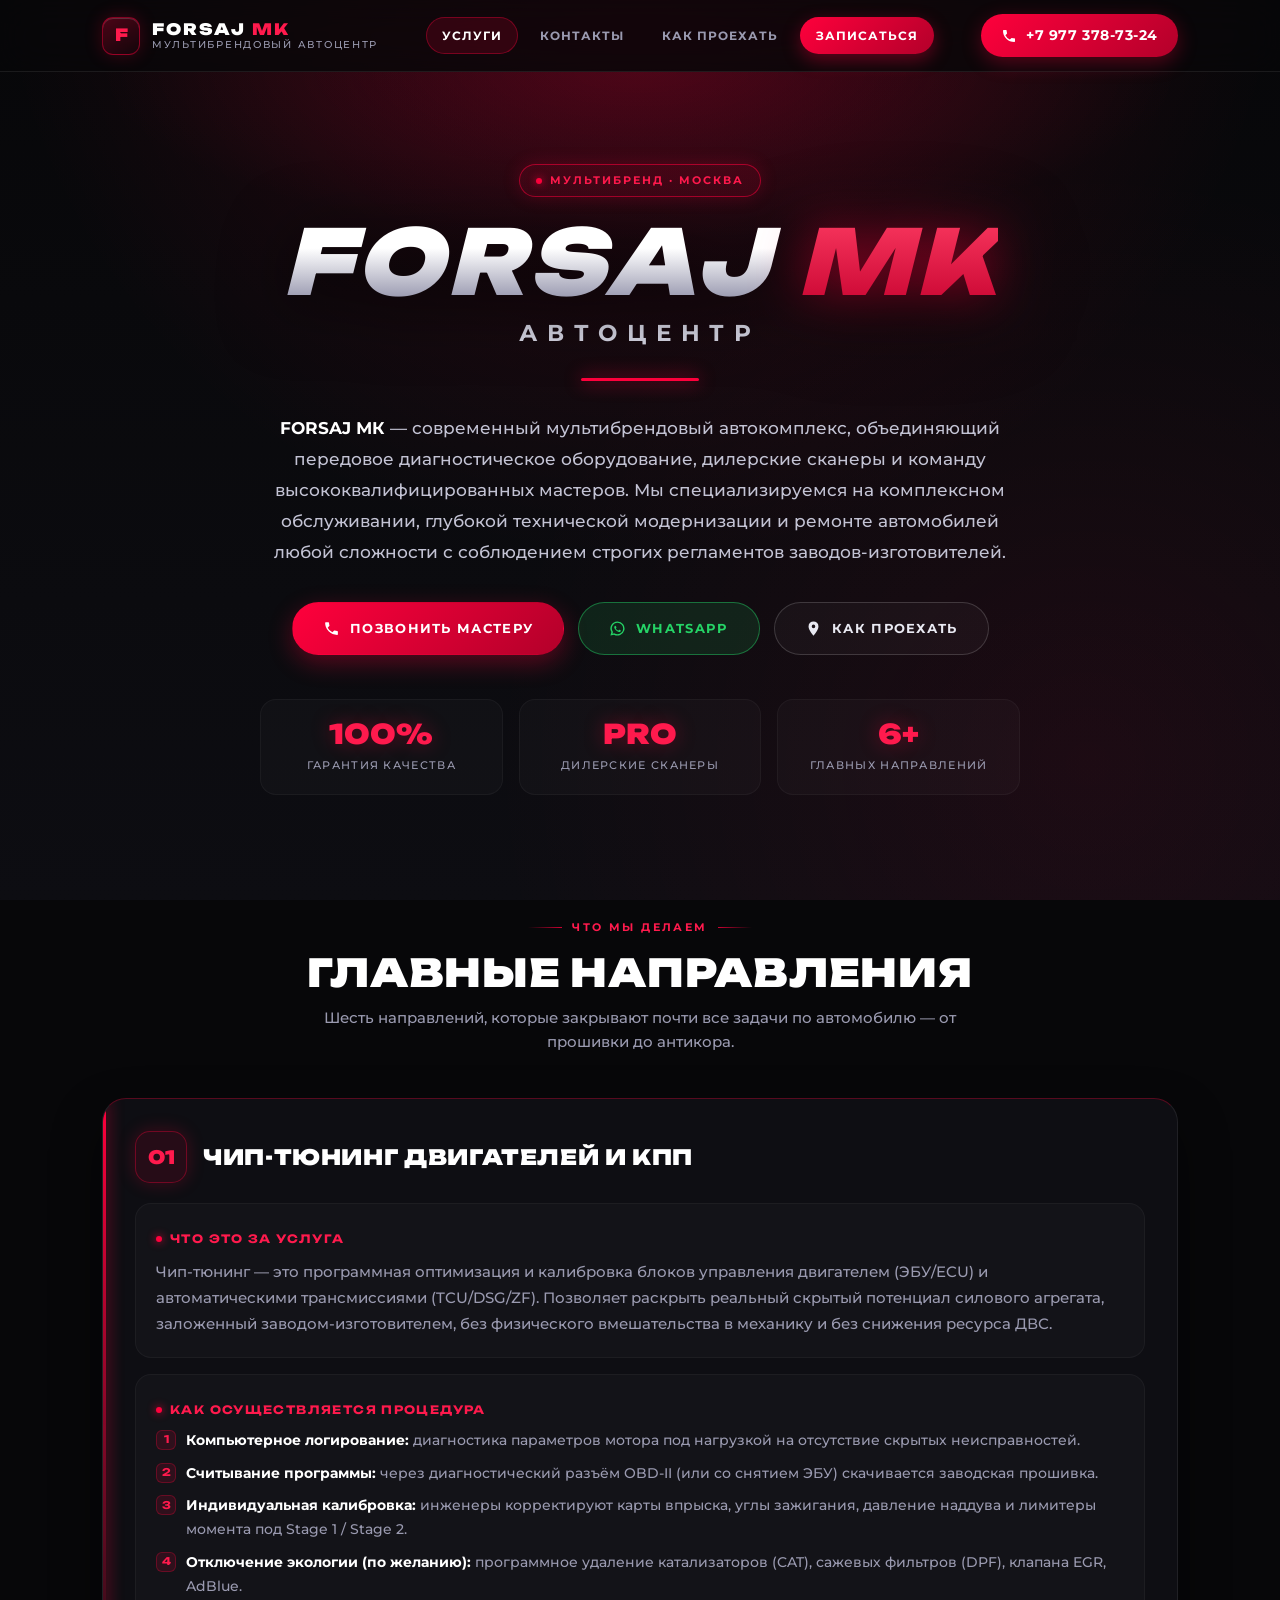
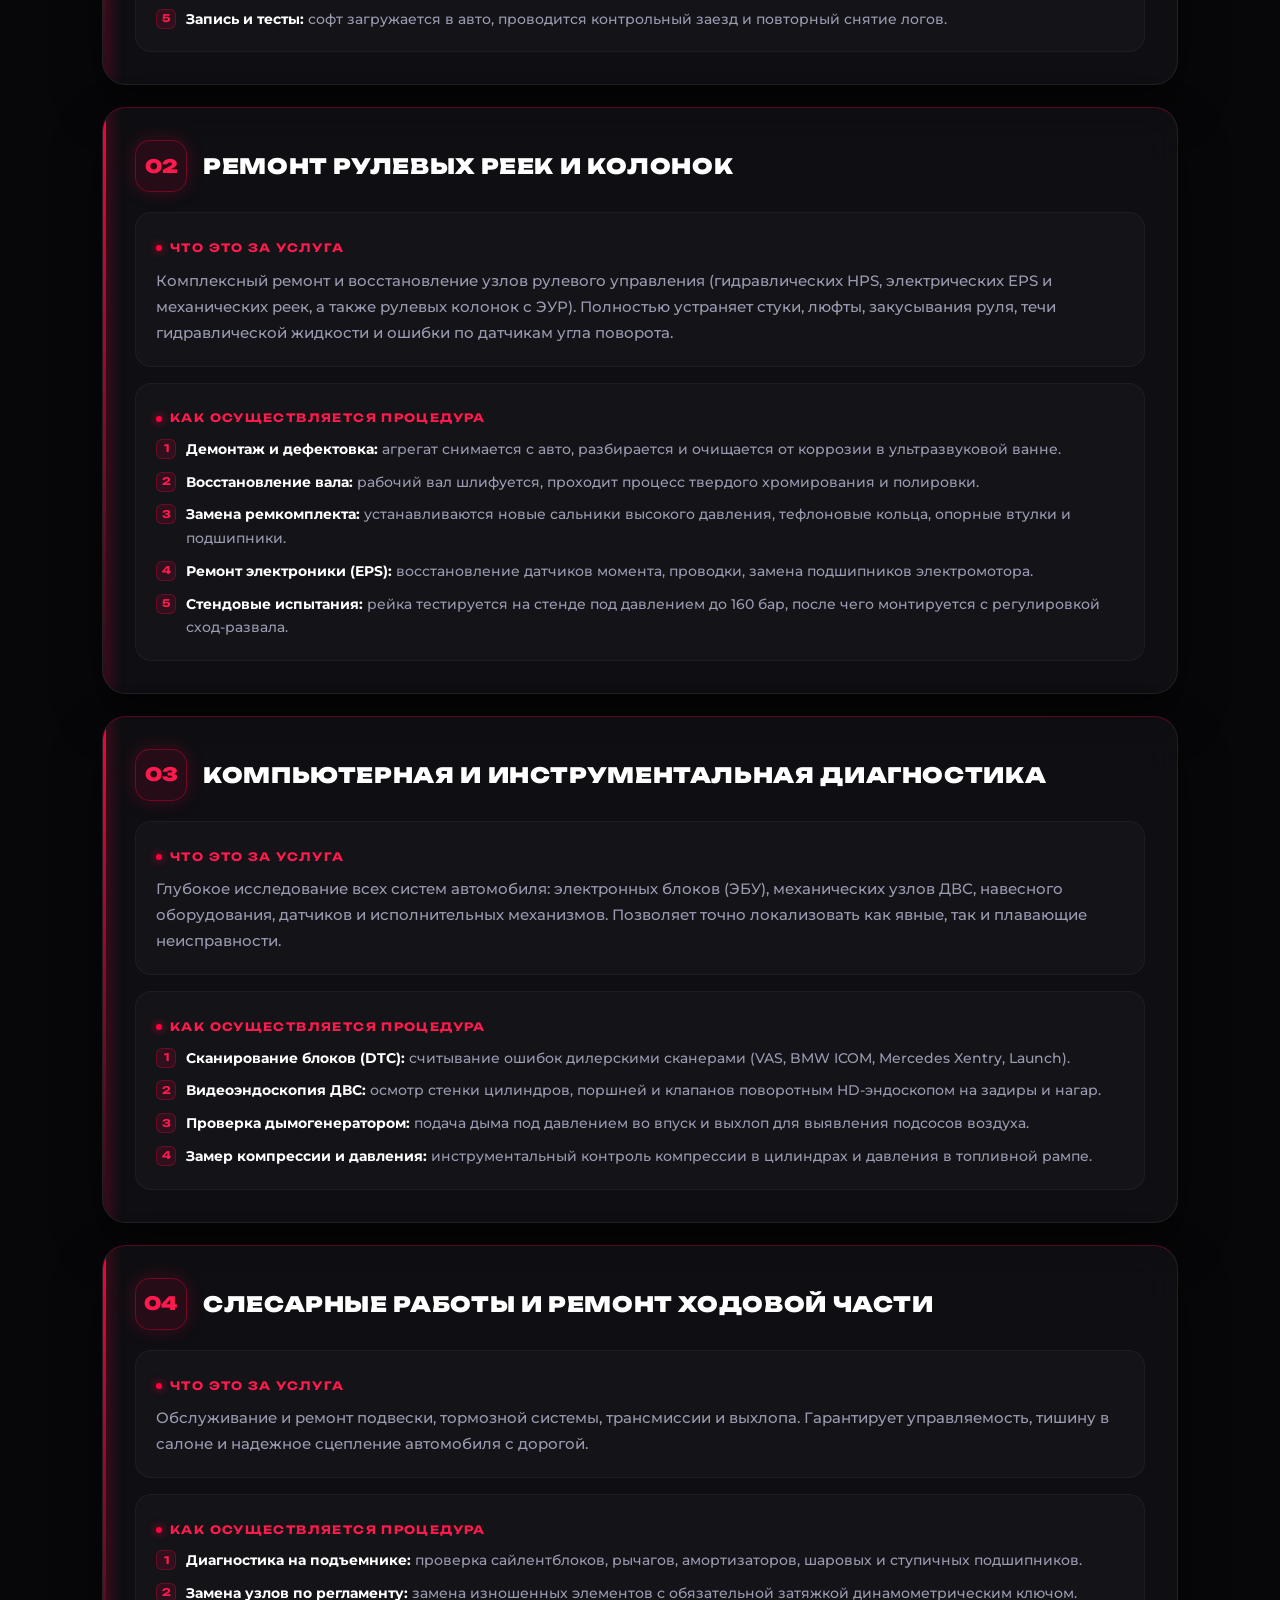
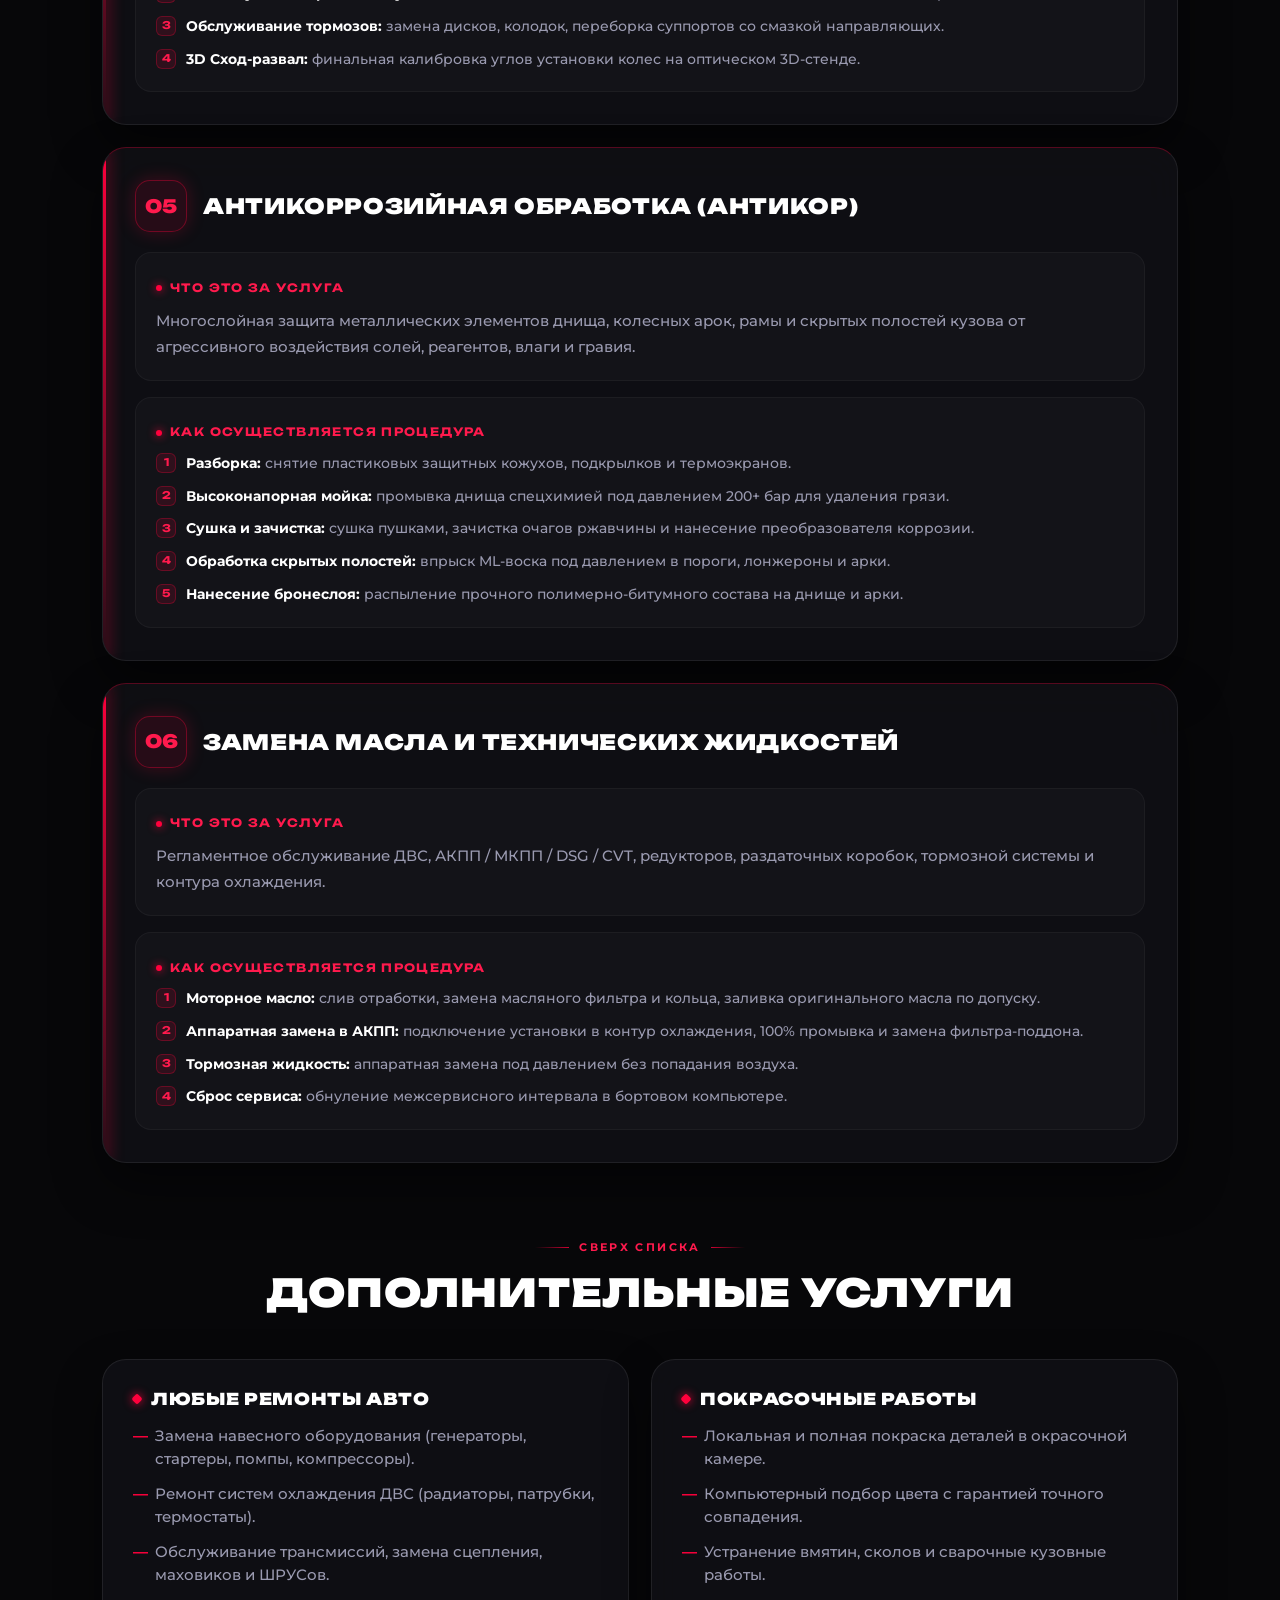
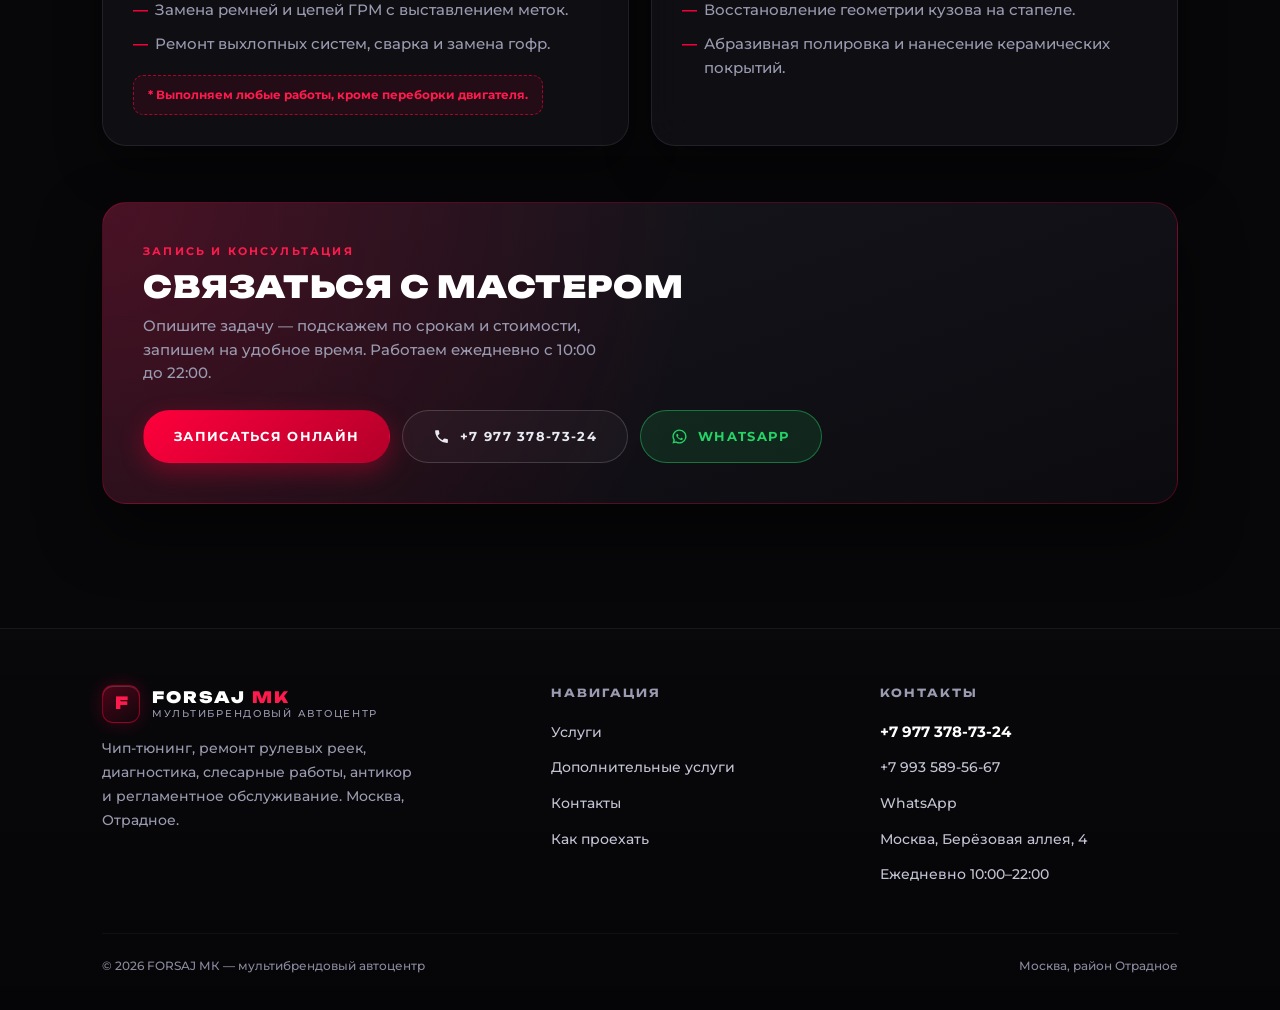
==== commit 5a4259cf: "Add files via upload" ====
--- a/index.html
+++ b/index.html
@@ -1,419 +1,1278 @@
-<!DOCTYPE html>
-<html lang="ru">
-<head>
-    <meta charset="utf-8">
-    <meta name="viewport" content="width=device-width, initial-scale=1">
-    <title>FORSAJ МК — мультибрендовый автоцентр в Москве: чип-тюнинг, диагностика, ремонт реек</title>
-    <meta name="description" content="FORSAJ МК — мультибрендовый автоцентр в Отрадном: чип-тюнинг ДВС и КПП, ремонт рулевых реек, компьютерная диагностика, слесарные работы, антикор, замена масла. Дилерские сканеры, гарантия качества.">
-    <link rel="canonical" href="https://forsajmk.ru/">
-    <meta name="theme-color" content="#070709">
-    <meta name="format-detection" content="telephone=no">
-    <script>document.documentElement.classList.add('js');</script>
-
-    <meta property="og:type" content="website">
-    <meta property="og:site_name" content="FORSAJ МК">
-    <meta property="og:locale" content="ru_RU">
-    <meta property="og:title" content="FORSAJ МК — мультибрендовый автоцентр">
-    <meta property="og:description" content="Чип-тюнинг, ремонт рулевых реек, диагностика, слесарные работы, антикор и замена масла. Москва, Берёзовая аллея, 4. Ежедневно 10:00–22:00.">
-    <meta property="og:url" content="https://forsajmk.ru/">
-    <meta property="og:image" content="https://forsajmk.ru/assets/img/og-image.jpg">
-    <meta property="og:image:width" content="1200">
-    <meta property="og:image:height" content="630">
-    <meta name="twitter:card" content="summary_large_image">
-
-    <link rel="icon" href="assets/img/icon-512.png" type="image/png">
-    <link rel="apple-touch-icon" href="assets/img/apple-touch-icon.png">
-    <link rel="stylesheet" href="assets/fonts/fonts.css">
-    <link rel="stylesheet" href="assets/css/style.css">
-
-    <script type="application/ld+json">
-    {
-      "@context": "https://schema.org",
-      "@type": "AutoRepair",
-      "@id": "https://forsajmk.ru/#organization",
-      "name": "FORSAJ МК",
-      "alternateName": "Форсаж МК",
-      "description": "Мультибрендовый автоцентр: чип-тюнинг, ремонт рулевых реек, диагностика, слесарные работы, антикоррозийная обработка, замена технических жидкостей.",
-      "url": "https://forsajmk.ru/",
-      "image": "https://forsajmk.ru/assets/img/og-image.jpg",
-      "telephone": ["+7-977-378-73-24", "+7-993-589-56-67"],
-      "priceRange": "₽₽",
-      "address": {
-        "@type": "PostalAddress",
-        "streetAddress": "улица Берёзовая аллея, 4",
-        "addressLocality": "Москва",
-        "addressRegion": "Москва",
-        "postalCode": "127273",
-        "addressCountry": "RU"
-      },
-      "geo": {
-        "@type": "GeoCoordinates",
-        "latitude": 55.851965,
-        "longitude": 37.610020
-      },
-      "openingHoursSpecification": {
-        "@type": "OpeningHoursSpecification",
-        "dayOfWeek": ["Monday", "Tuesday", "Wednesday", "Thursday", "Friday", "Saturday", "Sunday"],
-        "opens": "10:00",
-        "closes": "22:00"
-      },
-      "areaServed": "Москва",
-      "sameAs": ["https://wa.me/79773787324"]
-    }
-    </script>
-</head>
-<body>
-<a class="skip-link" href="#main">Перейти к содержанию</a>
-
-<header class="site-header">
-    <div class="site-header__inner">
-        <a class="brand" href="index.html" aria-label="FORSAJ МК — на главную">
-            <span class="brand__mark" aria-hidden="true">F</span>
-            <span class="brand__text">
-                <span class="brand__name">FORSAJ <em>МК</em></span>
-                <span class="brand__descr">Мультибрендовый автоцентр</span>
-            </span>
-        </a>
-
-        <nav class="header-nav" aria-label="Основная навигация">
-            <a class="header-nav__link" href="index.html" aria-current="page">Услуги</a>
-            <a class="header-nav__link" href="contacts.html">Контакты</a>
-            <a class="header-nav__link" href="map.html">Как проехать</a>
-            <a class="header-nav__link" href="booking.html">Записаться</a>
-        </nav>
-
-        <a class="header-phone" href="tel:+79773787324">
-            <svg viewBox="0 0 24 24" aria-hidden="true"><path d="M6.6 10.8a15.1 15.1 0 0 0 6.6 6.6l2.2-2.2a1 1 0 0 1 1-.24 11.4 11.4 0 0 0 3.6.58 1 1 0 0 1 1 1V20a1 1 0 0 1-1 1A17 17 0 0 1 3 4a1 1 0 0 1 1-1h3.5a1 1 0 0 1 1 1 11.4 11.4 0 0 0 .58 3.6 1 1 0 0 1-.25 1z"/></svg>
-            <span>+7 977 378-73-24</span>
-        </a>
-    </div>
-</header>
-
-<main id="main">
-    <!-- ================= HERO ================= -->
-    <section class="hero">
-        <div class="container">
-            <span class="badge">Мультибренд · Москва</span>
-            <h1 class="hero__title">FORSAJ <em>МК</em></h1>
-            <p class="hero__subtitle">Автоцентр</p>
-            <div class="hero__divider" aria-hidden="true"></div>
-
-            <p class="hero__lead">
-                <strong>FORSAJ МК</strong> — современный мультибрендовый автокомплекс, объединяющий передовое
-                диагностическое оборудование, дилерские сканеры и команду высококвалифицированных мастеров.
-                Мы специализируемся на комплексном обслуживании, глубокой технической модернизации и ремонте
-                автомобилей любой сложности с соблюдением строгих регламентов заводов-изготовителей.
-            </p>
-
-            <div class="hero__actions">
-                <a class="btn btn--primary" href="tel:+79773787324">
-                    <svg viewBox="0 0 24 24" aria-hidden="true"><path d="M6.6 10.8a15.1 15.1 0 0 0 6.6 6.6l2.2-2.2a1 1 0 0 1 1-.24 11.4 11.4 0 0 0 3.6.58 1 1 0 0 1 1 1V20a1 1 0 0 1-1 1A17 17 0 0 1 3 4a1 1 0 0 1 1-1h3.5a1 1 0 0 1 1 1 11.4 11.4 0 0 0 .58 3.6 1 1 0 0 1-.25 1z"/></svg>
-                    Позвонить мастеру
-                </a>
-                <a class="btn btn--wa" href="https://wa.me/79773787324?text=%D0%97%D0%B4%D1%80%D0%B0%D0%B2%D1%81%D1%82%D0%B2%D1%83%D0%B9%D1%82%D0%B5!%20%D0%A5%D0%BE%D1%87%D1%83%20%D0%B7%D0%B0%D0%BF%D0%B8%D1%81%D0%B0%D1%82%D1%8C%D1%81%D1%8F%20%D0%B2%20FORSAJ%20%D0%9C%D0%9A" target="_blank" rel="noopener">
-                    <svg viewBox="0 0 24 24" aria-hidden="true"><path d="M12 2a10 10 0 0 0-8.6 15.1L2 22l5-1.3A10 10 0 1 0 12 2m0 2a8 8 0 0 1 0 16 8 8 0 0 1-4.1-1.1l-.4-.2-2.6.7.7-2.5-.2-.4A8 8 0 0 1 12 4m-3.1 4.2c-.2 0-.5.1-.7.3-.3.3-.8.8-.8 1.9s.8 2.2 1 2.4c.1.1 1.6 2.5 3.9 3.5 1.9.8 2.3.7 2.7.6.4 0 1.3-.5 1.5-1.1s.2-1 .1-1.1c0-.1-.2-.2-.4-.3l-1.4-.7c-.2-.1-.4-.1-.5.1l-.7.9c-.1.2-.3.2-.5.1a7 7 0 0 1-2-1.2 7.5 7.5 0 0 1-1.4-1.7c-.1-.2 0-.3.1-.4l.6-.7c.1-.2.1-.3 0-.5l-.6-1.5c-.2-.4-.3-.4-.5-.4z"/></svg>
-                    WhatsApp
-                </a>
-                <a class="btn btn--ghost" href="map.html">
-                    <svg viewBox="0 0 24 24" aria-hidden="true"><path d="M12 2a7 7 0 0 0-7 7c0 5.2 7 13 7 13s7-7.8 7-13a7 7 0 0 0-7-7m0 9.5A2.5 2.5 0 1 1 12 6.5a2.5 2.5 0 0 1 0 5"/></svg>
-                    Как проехать
-                </a>
-            </div>
-
-            <div class="stats">
-                <div class="stat">
-                    <div class="stat__value">100%</div>
-                    <div class="stat__label">Гарантия качества</div>
-                </div>
-                <div class="stat">
-                    <div class="stat__value">PRO</div>
-                    <div class="stat__label">Дилерские сканеры</div>
-                </div>
-                <div class="stat">
-                    <div class="stat__value">6+</div>
-                    <div class="stat__label">Главных направлений</div>
-                </div>
-            </div>
-        </div>
-    </section>
-
-    <!-- ================= УСЛУГИ ================= -->
-    <section class="section" id="services">
-        <div class="container">
-            <div class="section-head reveal">
-                <span class="section-head__eyebrow">Что мы делаем</span>
-                <h2 class="section-head__title">Главные направления</h2>
-                <p class="section-head__note">Шесть направлений, которые закрывают почти все задачи по автомобилю — от прошивки до антикора.</p>
-            </div>
-
-            <div class="services">
-                <!-- 01 -->
-                <article class="service reveal">
-                    <div class="service__head">
-                        <span class="service__num" aria-hidden="true">01</span>
-                        <h3 class="service__title">Чип-тюнинг двигателей и КПП</h3>
-                    </div>
-                    <div class="panel service__desc">
-                            <div class="panel__label">Что это за услуга</div>
-                            <p>Чип-тюнинг — это программная оптимизация и калибровка блоков управления двигателем (ЭБУ/ECU) и автоматическими трансмиссиями (TCU/DSG/ZF). Позволяет раскрыть реальный скрытый потенциал силового агрегата, заложенный заводом-изготовителем, без физического вмешательства в механику и без снижения ресурса ДВС.</p>
-                    </div>
-
-                    <div class="panel">
-                        <div class="panel__label">Как осуществляется процедура</div>
-                        <ol class="steps steps--cols">
-                                <li><strong>Компьютерное логирование:</strong> диагностика параметров мотора под нагрузкой на отсутствие скрытых неисправностей.</li>
-                                <li><strong>Считывание программы:</strong> через диагностический разъём OBD-II (или со снятием ЭБУ) скачивается заводская прошивка.</li>
-                                <li><strong>Индивидуальная калибровка:</strong> инженеры корректируют карты впрыска, углы зажигания, давление наддува и лимитеры момента под Stage 1 / Stage 2.</li>
-                                <li><strong>Отключение экологии (по желанию):</strong> программное удаление катализаторов (CAT), сажевых фильтров (DPF), клапана EGR, AdBlue.</li>
-                                <li><strong>Запись и тесты:</strong> софт загружается в авто, проводится контрольный заезд и повторный снятие логов.</li>
-                        </ol>
-                    </div>
-                </article>
-
-                <!-- 02 -->
-                <article class="service reveal">
-                    <div class="service__head">
-                        <span class="service__num" aria-hidden="true">02</span>
-                        <h3 class="service__title">Ремонт рулевых реек и колонок</h3>
-                    </div>
-                    <div class="panel service__desc">
-                            <div class="panel__label">Что это за услуга</div>
-                            <p>Комплексный ремонт и восстановление узлов рулевого управления (гидравлических HPS, электрических EPS и механических реек, а также рулевых колонок с ЭУР). Полностью устраняет стуки, люфты, закусывания руля, течи гидравлической жидкости и ошибки по датчикам угла поворота.</p>
-                    </div>
-
-                    <div class="panel">
-                        <div class="panel__label">Как осуществляется процедура</div>
-                        <ol class="steps steps--cols">
-                                <li><strong>Демонтаж и дефектовка:</strong> агрегат снимается с авто, разбирается и очищается от коррозии в ультразвуковой ванне.</li>
-                                <li><strong>Восстановление вала:</strong> рабочий вал шлифуется, проходит процесс твердого хромирования и полировки.</li>
-                                <li><strong>Замена ремкомплекта:</strong> устанавливаются новые сальники высокого давления, тефлоновые кольца, опорные втулки и подшипники.</li>
-                                <li><strong>Ремонт электроники (EPS):</strong> восстановление датчиков момента, проводки, замена подшипников электромотора.</li>
-                                <li><strong>Стендовые испытания:</strong> рейка тестируется на стенде под давлением до 160 бар, после чего монтируется с регулировкой сход-развала.</li>
-                        </ol>
-                    </div>
-                </article>
-
-                <!-- 03 -->
-                <article class="service reveal">
-                    <div class="service__head">
-                        <span class="service__num" aria-hidden="true">03</span>
-                        <h3 class="service__title">Компьютерная и инструментальная диагностика</h3>
-                    </div>
-                    <div class="panel service__desc">
-                            <div class="panel__label">Что это за услуга</div>
-                            <p>Глубокое исследование всех систем автомобиля: электронных блоков (ЭБУ), механических узлов ДВС, навесного оборудования, датчиков и исполнительных механизмов. Позволяет точно локализовать как явные, так и плавающие неисправности.</p>
-                    </div>
-
-                    <div class="panel">
-                        <div class="panel__label">Как осуществляется процедура</div>
-                        <ol class="steps steps--cols">
-                                <li><strong>Сканирование блоков (DTC):</strong> считывание ошибок дилерскими сканерами (VAS, BMW ICOM, Mercedes Xentry, Launch).</li>
-                                <li><strong>Видеоэндоскопия ДВС:</strong> осмотр стенки цилиндров, поршней и клапанов поворотным HD-эндоскопом на задиры и нагар.</li>
-                                <li><strong>Проверка дымогенератором:</strong> подача дыма под давлением во впуск и выхлоп для выявления подсосов воздуха.</li>
-                                <li><strong>Замер компрессии и давления:</strong> инструментальный контроль компрессии в цилиндрах и давления в топливной рампе.</li>
-                        </ol>
-                    </div>
-                </article>
-
-                <!-- 04 -->
-                <article class="service reveal">
-                    <div class="service__head">
-                        <span class="service__num" aria-hidden="true">04</span>
-                        <h3 class="service__title">Слесарные работы и ремонт ходовой части</h3>
-                    </div>
-                    <div class="panel service__desc">
-                            <div class="panel__label">Что это за услуга</div>
-                            <p>Обслуживание и ремонт подвески, тормозной системы, трансмиссии и выхлопа. Гарантирует управляемость, тишину в салоне и надежное сцепление автомобиля с дорогой.</p>
-                    </div>
-
-                    <div class="panel">
-                        <div class="panel__label">Как осуществляется процедура</div>
-                        <ol class="steps steps--cols">
-                                <li><strong>Диагностика на подъемнике:</strong> проверка сайлентблоков, рычагов, амортизаторов, шаровых и ступичных подшипников.</li>
-                                <li><strong>Замена узлов по регламенту:</strong> замена изношенных элементов с обязательной затяжкой динамометрическим ключом.</li>
-                                <li><strong>Обслуживание тормозов:</strong> замена дисков, колодок, переборка суппортов со смазкой направляющих.</li>
-                                <li><strong>3D Сход-развал:</strong> финальная калибровка углов установки колес на оптическом 3D-стенде.</li>
-                        </ol>
-                    </div>
-                </article>
-
-                <!-- 05 -->
-                <article class="service reveal">
-                    <div class="service__head">
-                        <span class="service__num" aria-hidden="true">05</span>
-                        <h3 class="service__title">Антикоррозийная обработка (Антикор)</h3>
-                    </div>
-                    <div class="panel service__desc">
-                            <div class="panel__label">Что это за услуга</div>
-                            <p>Многослойная защита металлических элементов днища, колесных арок, рамы и скрытых полостей кузова от агрессивного воздействия солей, реагентов, влаги и гравия.</p>
-                    </div>
-
-                    <div class="panel">
-                        <div class="panel__label">Как осуществляется процедура</div>
-                        <ol class="steps steps--cols">
-                                <li><strong>Разборка:</strong> снятие пластиковых защитных кожухов, подкрылков и термоэкранов.</li>
-                                <li><strong>Высоконапорная мойка:</strong> промывка днища спецхимией под давлением 200+ бар для удаления грязи.</li>
-                                <li><strong>Сушка и зачистка:</strong> сушка пушками, зачистка очагов ржавчины и нанесение преобразователя коррозии.</li>
-                                <li><strong>Обработка скрытых полостей:</strong> впрыск ML-воска под давлением в пороги, лонжероны и арки.</li>
-                                <li><strong>Нанесение бронеслоя:</strong> распыление прочного полимерно-битумного состава на днище и арки.</li>
-                        </ol>
-                    </div>
-                </article>
-
-                <!-- 06 -->
-                <article class="service reveal">
-                    <div class="service__head">
-                        <span class="service__num" aria-hidden="true">06</span>
-                        <h3 class="service__title">Замена масла и технических жидкостей</h3>
-                    </div>
-                    <div class="panel service__desc">
-                            <div class="panel__label">Что это за услуга</div>
-                            <p>Регламентное обслуживание ДВС, АКПП / МКПП / DSG / CVT, редукторов, раздаточных коробок, тормозной системы и контура охлаждения.</p>
-                    </div>
-
-                    <div class="panel">
-                        <div class="panel__label">Как осуществляется процедура</div>
-                        <ol class="steps steps--cols">
-                                <li><strong>Моторное масло:</strong> слив отработки, замена масляного фильтра и кольца, заливка оригинального масла по допуску.</li>
-                                <li><strong>Аппаратная замена в АКПП:</strong> подключение установки в контур охлаждения, 100% промывка и замена фильтра-поддона.</li>
-                                <li><strong>Тормозная жидкость:</strong> аппаратная замена под давлением без попадания воздуха.</li>
-                                <li><strong>Сброс сервиса:</strong> обнуление межсервисного интервала в бортовом компьютере.</li>
-                        </ol>
-                    </div>
-                </article>
-            </div>
-        </div>
-    </section>
-
-    <!-- ================= ДОП. УСЛУГИ ================= -->
-    <section class="section section--tight" id="extra">
-        <div class="container">
-            <div class="section-head reveal">
-                <span class="section-head__eyebrow">Сверх списка</span>
-                <h2 class="section-head__title">Дополнительные услуги</h2>
-            </div>
-
-            <div class="extra-grid">
-                <article class="extra-card reveal">
-                    <h3 class="extra-card__title">Любые ремонты авто</h3>
-                    <ul class="dash-list">
-                        <li>Замена навесного оборудования (генераторы, стартеры, помпы, компрессоры).</li>
-                        <li>Ремонт систем охлаждения ДВС (радиаторы, патрубки, термостаты).</li>
-                        <li>Обслуживание трансмиссий, замена сцепления, маховиков и ШРУСов.</li>
-                        <li>Замена ремней и цепей ГРМ с выставлением меток.</li>
-                        <li>Ремонт выхлопных систем, сварка и замена гофр.</li>
-                    </ul>
-                    <div class="note">* Выполняем любые работы, кроме переборки двигателя.</div>
-                </article>
-
-                <article class="extra-card reveal">
-                    <h3 class="extra-card__title">Покрасочные работы</h3>
-                    <ul class="dash-list">
-                        <li>Локальная и полная покраска деталей в окрасочной камере.</li>
-                        <li>Компьютерный подбор цвета с гарантией точного совпадения.</li>
-                        <li>Устранение вмятин, сколов и сварочные кузовные работы.</li>
-                        <li>Восстановление геометрии кузова на стапеле.</li>
-                        <li>Абразивная полировка и нанесение керамических покрытий.</li>
-                    </ul>
-                </article>
-            </div>
-
-            <!-- CTA -->
-            <div class="cta reveal">
-                <div>
-                    <div class="cta__eyebrow">Запись и консультация</div>
-                    <h2 class="cta__title">Связаться с мастером</h2>
-                    <p class="cta__text">Опишите задачу — подскажем по срокам и стоимости, запишем на удобное время. Работаем ежедневно с 10:00 до 22:00.</p>
-                </div>
-                <div class="cta__actions">
-                    <a class="btn btn--primary" href="booking.html">Записаться онлайн</a>
-                    <a class="btn btn--ghost" href="tel:+79773787324">
-                        <svg viewBox="0 0 24 24" aria-hidden="true"><path d="M6.6 10.8a15.1 15.1 0 0 0 6.6 6.6l2.2-2.2a1 1 0 0 1 1-.24 11.4 11.4 0 0 0 3.6.58 1 1 0 0 1 1 1V20a1 1 0 0 1-1 1A17 17 0 0 1 3 4a1 1 0 0 1 1-1h3.5a1 1 0 0 1 1 1 11.4 11.4 0 0 0 .58 3.6 1 1 0 0 1-.25 1z"/></svg>
-                        +7 977 378-73-24
-                    </a>
-                    <a class="btn btn--wa" href="https://wa.me/79773787324" target="_blank" rel="noopener">
-                        <svg viewBox="0 0 24 24" aria-hidden="true"><path d="M12 2a10 10 0 0 0-8.6 15.1L2 22l5-1.3A10 10 0 1 0 12 2m0 2a8 8 0 0 1 0 16 8 8 0 0 1-4.1-1.1l-.4-.2-2.6.7.7-2.5-.2-.4A8 8 0 0 1 12 4m-3.1 4.2c-.2 0-.5.1-.7.3-.3.3-.8.8-.8 1.9s.8 2.2 1 2.4c.1.1 1.6 2.5 3.9 3.5 1.9.8 2.3.7 2.7.6.4 0 1.3-.5 1.5-1.1s.2-1 .1-1.1c0-.1-.2-.2-.4-.3l-1.4-.7c-.2-.1-.4-.1-.5.1l-.7.9c-.1.2-.3.2-.5.1a7 7 0 0 1-2-1.2 7.5 7.5 0 0 1-1.4-1.7c-.1-.2 0-.3.1-.4l.6-.7c.1-.2.1-.3 0-.5l-.6-1.5c-.2-.4-.3-.4-.5-.4z"/></svg>
-                        WhatsApp
-                    </a>
-                </div>
-            </div>
-        </div>
-    </section>
-</main>
-
-<footer class="site-footer">
-    <div class="container">
-        <div class="footer-grid">
-            <div class="footer-brand">
-                <a class="brand" href="index.html" aria-label="FORSAJ МК — на главную">
-                    <span class="brand__mark" aria-hidden="true">F</span>
-                    <span class="brand__text">
-                        <span class="brand__name">FORSAJ <em>МК</em></span>
-                        <span class="brand__descr">Мультибрендовый автоцентр</span>
-                    </span>
-                </a>
-                <p>Чип-тюнинг, ремонт рулевых реек, диагностика, слесарные работы, антикор и регламентное обслуживание. Москва, Отрадное.</p>
-            </div>
-
-            <div>
-                <div class="footer-col__title">Навигация</div>
-                <ul class="footer-list">
-                    <li><a href="index.html#services">Услуги</a></li>
-                    <li><a href="index.html#extra">Дополнительные услуги</a></li>
-                    <li><a href="contacts.html">Контакты</a></li>
-                    <li><a href="map.html">Как проехать</a></li>
-                </ul>
-            </div>
-
-            <div>
-                <div class="footer-col__title">Контакты</div>
-                <ul class="footer-list">
-                    <li><a class="is-phone" href="tel:+79773787324">+7 977 378-73-24</a></li>
-                    <li><a href="tel:+79935895667">+7 993 589-56-67</a></li>
-                    <li><a href="https://wa.me/79773787324" target="_blank" rel="noopener">WhatsApp</a></li>
-                    <li><span>Москва, Берёзовая аллея, 4</span></li>
-                    <li><span>Ежедневно 10:00–22:00</span></li>
-                </ul>
-            </div>
-        </div>
-
-        <div class="footer-bottom">
-            <span>© <span data-year>2026</span> FORSAJ МК — мультибрендовый автоцентр</span>
-            <span>Москва, район Отрадное</span>
-        </div>
-    </div>
-</footer>
-
-<nav class="dock" aria-label="Быстрая навигация">
-    <div class="dock__island">
-        <span class="dock__lights" aria-hidden="true">
-            <i class="dock__led dock__led--g"></i>
-            <i class="dock__led dock__led--g"></i>
-            <i class="dock__led dock__led--y"></i>
-            <i class="dock__led dock__led--y"></i>
-            <i class="dock__led dock__led--r"></i>
-        </span>
-        <span class="dock__tread" aria-hidden="true"></span>
-        <a class="dock__item" href="index.html" aria-current="page">
-            <svg viewBox="0 0 24 24" aria-hidden="true"><path d="M4 4h7v7H4zm9 0h7v7h-7zM4 13h7v7H4zm9 0h7v7h-7z"/></svg>
-            <span>Услуги</span>
-        </a>
-        <a class="dock__item" href="contacts.html">
-            <svg viewBox="0 0 24 24" aria-hidden="true"><path d="M6.6 10.8a15.1 15.1 0 0 0 6.6 6.6l2.2-2.2a1 1 0 0 1 1-.24 11.4 11.4 0 0 0 3.6.58 1 1 0 0 1 1 1V20a1 1 0 0 1-1 1A17 17 0 0 1 3 4a1 1 0 0 1 1-1h3.5a1 1 0 0 1 1 1 11.4 11.4 0 0 0 .58 3.6 1 1 0 0 1-.25 1z"/></svg>
-            <span>Контакты</span>
-        </a>
-        <a class="dock__item" href="map.html">
-            <svg viewBox="0 0 24 24" aria-hidden="true"><path d="M12 2a7 7 0 0 0-7 7c0 5.2 7 13 7 13s7-7.8 7-13a7 7 0 0 0-7-7m0 9.5A2.5 2.5 0 1 1 12 6.5a2.5 2.5 0 0 1 0 5"/></svg>
-            <span>Маршрут</span>
-        </a>
-        <a class="dock__item" href="booking.html">
-            <svg viewBox="0 0 24 24" aria-hidden="true"><path d="M19 3h-1V1h-2v2H8V1H6v2H5a2 2 0 0 0-2 2v14a2 2 0 0 0 2 2h14a2 2 0 0 0 2-2V5a2 2 0 0 0-2-2m0 16H5V8h14z"/></svg>
-            <span>Запись</span>
-        </a>
-        <span class="dock__tread" aria-hidden="true"></span>
-    </div>
-</nav>
-
-<script src="assets/js/app.js" defer></script>
-</body>
-</html>
+<!DOCTYPE html>++
+<html lang="ru">++
+<head>++
+    <meta charset="utf-8">++
+    <meta name="viewport" content="width=device-width, initial-scale=1">++
+    <title>FORSAJ МК — мультибрендовый автоцентр в Москве: чип-тюнинг, диагностика, ремонт реек</title>++
+    <meta name="description" content="FORSAJ МК — мультибрендовый автоцентр в Отрадном: чип-тюнинг ДВС и КПП, ремонт рулевых реек, компьютерная диагностика, слесарные работы, антикор, замена масла. Дилерские сканеры, гарантия качества.">++
+    <link rel="canonical" href="https://forsajmk.ru/">++
+    <meta name="theme-color" content="#070709">++
+    <meta name="format-detection" content="telephone=no">++
+    <script>document.documentElement.classList.add('js');</script>++
+++
+    <meta property="og:type" content="website">++
+    <meta property="og:site_name" content="FORSAJ МК">++
+    <meta property="og:locale" content="ru_RU">++
+    <meta property="og:title" content="FORSAJ МК — мультибрендовый автоцентр">++
+    <meta property="og:description" content="Чип-тюнинг, ремонт рулевых реек, диагностика, слесарные работы, антикор и замена масла. Москва, Берёзовая аллея, 4. Ежедневно 10:00–22:00.">++
+    <meta property="og:url" content="https://forsajmk.ru/">++
+    <meta property="og:image" content="https://forsajmk.ru/assets/img/og-image.jpg">++
+    <meta property="og:image:width" content="1200">++
+    <meta property="og:image:height" content="630">++
+    <meta name="twitter:card" content="summary_large_image">++
+++
+    <link rel="icon" href="assets/img/icon-512.png" type="image/png">++
+    <link rel="apple-touch-icon" href="assets/img/apple-touch-icon.png">++
+    <link rel="stylesheet" href="assets/fonts/fonts.css">++
+    <link rel="stylesheet" href="assets/css/style.css">++
+++
+    <script type="application/ld+json">++
+    {++
+      "@context": "https://schema.org",++
+      "@type": "AutoRepair",++
+      "@id": "https://forsajmk.ru/#organization",++
+      "name": "FORSAJ МК",++
+      "alternateName": "Форсаж МК",++
+      "description": "Мультибрендовый автоцентр: чип-тюнинг, ремонт рулевых реек, диагностика, слесарные работы, антикоррозийная обработка, замена технических жидкостей.",++
+      "url": "https://forsajmk.ru/",++
+      "image": "https://forsajmk.ru/assets/img/og-image.jpg",++
+      "telephone": ["+7-977-378-73-24", "+7-993-589-56-67"],++
+      "priceRange": "₽₽",++
+      "address": {++
+        "@type": "PostalAddress",++
+        "streetAddress": "улица Берёзовая аллея, 4",++
+        "addressLocality": "Москва",++
+        "addressRegion": "Москва",++
+        "postalCode": "127273",++
+        "addressCountry": "RU"++
+      },++
+      "geo": {++
+        "@type": "GeoCoordinates",++
+        "latitude": 55.851965,++
+        "longitude": 37.610020++
+      },++
+      "openingHoursSpecification": {++
+        "@type": "OpeningHoursSpecification",++
+        "dayOfWeek": ["Monday", "Tuesday", "Wednesday", "Thursday", "Friday", "Saturday", "Sunday"],++
+        "opens": "10:00",++
+        "closes": "22:00"++
+      },++
+      "areaServed": "Москва",++
+      "sameAs": ["https://wa.me/79773787324"]++
+    }++
+    </script>++
+<style>
+/* Кнопка «Запись» в навигации */
+.header-nav__link--cta {
+    color: #fff;
+    background: linear-gradient(135deg, #ff003c 0%, #b3002a 100%);
+    box-shadow: 0 6px 18px rgba(255, 0, 60, .35);
+}
+.header-nav__link--cta:hover {
+    color: #fff;
+    background: linear-gradient(135deg, #ff1a4d 0%, #c40030 100%);
+    box-shadow: 0 10px 26px rgba(255, 0, 60, .55);
+    transform: translateY(-1px);
+}
+.dock__item--cta {
+    color: #fff;
+    background: linear-gradient(135deg, #ff003c 0%, #b3002a 100%);
+    box-shadow: 0 6px 18px rgba(255, 0, 60, .38);
+}
+.dock__item--cta svg { fill: #fff; }
+.dock__item--cta:hover { color: #fff; }
+</style>
+</head>++
+<body>++
+<a class="skip-link" href="#main">Перейти к содержанию</a>++
+++
+<header class="site-header">++
+    <div class="site-header__inner">++
+        <a class="brand" href="index.html" aria-label="FORSAJ МК — на главную">++
+            <span class="brand__mark" aria-hidden="true">F</span>++
+            <span class="brand__text">++
+                <span class="brand__name">FORSAJ <em>МК</em></span>++
+                <span class="brand__descr">Мультибрендовый автоцентр</span>++
+            </span>++
+        </a>++
+++
+        <nav class="header-nav" aria-label="Основная навигация">++
+            <a class="header-nav__link" href="index.html" aria-current="page">Услуги</a>++
+            <a class="header-nav__link" href="contacts.html">Контакты</a>++
+            <a class="header-nav__link" href="map.html">Как проехать</a>++
+            <a class="header-nav__link header-nav__link--cta" href="booking.html">Записаться</a>++
+        </nav>++
+++
+        <a class="header-phone" href="tel:+79773787324">++
+            <svg viewBox="0 0 24 24" aria-hidden="true"><path d="M6.6 10.8a15.1 15.1 0 0 0 6.6 6.6l2.2-2.2a1 1 0 0 1 1-.24 11.4 11.4 0 0 0 3.6.58 1 1 0 0 1 1 1V20a1 1 0 0 1-1 1A17 17 0 0 1 3 4a1 1 0 0 1 1-1h3.5a1 1 0 0 1 1 1 11.4 11.4 0 0 0 .58 3.6 1 1 0 0 1-.25 1z"/></svg>++
+            <span>+7 977 378-73-24</span>++
+        </a>++
+    </div>++
+</header>++
+++
+<main id="main">++
+    <!-- ================= HERO ================= -->++
+    <section class="hero">++
+        <div class="container">++
+            <span class="badge">Мультибренд · Москва</span>++
+            <h1 class="hero__title">FORSAJ <em>МК</em></h1>++
+            <p class="hero__subtitle">Автоцентр</p>++
+            <div class="hero__divider" aria-hidden="true"></div>++
+++
+            <p class="hero__lead">++
+                <strong>FORSAJ МК</strong> — современный мультибрендовый автокомплекс, объединяющий передовое++
+                диагностическое оборудование, дилерские сканеры и команду высококвалифицированных мастеров.++
+                Мы специализируемся на комплексном обслуживании, глубокой технической модернизации и ремонте++
+                автомобилей любой сложности с соблюдением строгих регламентов заводов-изготовителей.++
+            </p>++
+++
+            <div class="hero__actions">++
+                <a class="btn btn--primary" href="tel:+79773787324">++
+                    <svg viewBox="0 0 24 24" aria-hidden="true"><path d="M6.6 10.8a15.1 15.1 0 0 0 6.6 6.6l2.2-2.2a1 1 0 0 1 1-.24 11.4 11.4 0 0 0 3.6.58 1 1 0 0 1 1 1V20a1 1 0 0 1-1 1A17 17 0 0 1 3 4a1 1 0 0 1 1-1h3.5a1 1 0 0 1 1 1 11.4 11.4 0 0 0 .58 3.6 1 1 0 0 1-.25 1z"/></svg>++
+                    Позвонить мастеру++
+                </a>++
+                <a class="btn btn--wa" href="https://wa.me/79773787324?text=%D0%97%D0%B4%D1%80%D0%B0%D0%B2%D1%81%D1%82%D0%B2%D1%83%D0%B9%D1%82%D0%B5!%20%D0%A5%D0%BE%D1%87%D1%83%20%D0%B7%D0%B0%D0%BF%D0%B8%D1%81%D0%B0%D1%82%D1%8C%D1%81%D1%8F%20%D0%B2%20FORSAJ%20%D0%9C%D0%9A" target="_blank" rel="noopener">++
+                    <svg viewBox="0 0 24 24" aria-hidden="true"><path d="M12 2a10 10 0 0 0-8.6 15.1L2 22l5-1.3A10 10 0 1 0 12 2m0 2a8 8 0 0 1 0 16 8 8 0 0 1-4.1-1.1l-.4-.2-2.6.7.7-2.5-.2-.4A8 8 0 0 1 12 4m-3.1 4.2c-.2 0-.5.1-.7.3-.3.3-.8.8-.8 1.9s.8 2.2 1 2.4c.1.1 1.6 2.5 3.9 3.5 1.9.8 2.3.7 2.7.6.4 0 1.3-.5 1.5-1.1s.2-1 .1-1.1c0-.1-.2-.2-.4-.3l-1.4-.7c-.2-.1-.4-.1-.5.1l-.7.9c-.1.2-.3.2-.5.1a7 7 0 0 1-2-1.2 7.5 7.5 0 0 1-1.4-1.7c-.1-.2 0-.3.1-.4l.6-.7c.1-.2.1-.3 0-.5l-.6-1.5c-.2-.4-.3-.4-.5-.4z"/></svg>++
+                    WhatsApp++
+                </a>++
+                <a class="btn btn--ghost" href="map.html">++
+                    <svg viewBox="0 0 24 24" aria-hidden="true"><path d="M12 2a7 7 0 0 0-7 7c0 5.2 7 13 7 13s7-7.8 7-13a7 7 0 0 0-7-7m0 9.5A2.5 2.5 0 1 1 12 6.5a2.5 2.5 0 0 1 0 5"/></svg>++
+                    Как проехать++
+                </a>++
+            </div>++
+++
+            <div class="stats">++
+                <div class="stat">++
+                    <div class="stat__value">100%</div>++
+                    <div class="stat__label">Гарантия качества</div>++
+                </div>++
+                <div class="stat">++
+                    <div class="stat__value">PRO</div>++
+                    <div class="stat__label">Дилерские сканеры</div>++
+                </div>++
+                <div class="stat">++
+                    <div class="stat__value">6+</div>++
+                    <div class="stat__label">Главных направлений</div>++
+                </div>++
+            </div>++
+        </div>++
+    </section>++
+++
+    <!-- ================= УСЛУГИ ================= -->++
+    <section class="section" id="services">++
+        <div class="container">++
+            <div class="section-head reveal">++
+                <span class="section-head__eyebrow">Что мы делаем</span>++
+                <h2 class="section-head__title">Главные направления</h2>++
+                <p class="section-head__note">Шесть направлений, которые закрывают почти все задачи по автомобилю — от прошивки до антикора.</p>++
+            </div>++
+++
+            <div class="services">++
+                <!-- 01 -->++
+                <article class="service reveal">++
+                    <div class="service__head">++
+                        <span class="service__num" aria-hidden="true">01</span>++
+                        <h3 class="service__title">Чип-тюнинг двигателей и КПП</h3>++
+                    </div>++
+                    <div class="panel service__desc">++
+                            <div class="panel__label">Что это за услуга</div>++
+                            <p>Чип-тюнинг — это программная оптимизация и калибровка блоков управления двигателем (ЭБУ/ECU) и автоматическими трансмиссиями (TCU/DSG/ZF). Позволяет раскрыть реальный скрытый потенциал силового агрегата, заложенный заводом-изготовителем, без физического вмешательства в механику и без снижения ресурса ДВС.</p>++
+                    </div>++
+++
+                    <div class="panel">++
+                        <div class="panel__label">Как осуществляется процедура</div>++
+                        <ol class="steps steps--cols">++
+                                <li><strong>Компьютерное логирование:</strong> диагностика параметров мотора под нагрузкой на отсутствие скрытых неисправностей.</li>++
+                                <li><strong>Считывание программы:</strong> через диагностический разъём OBD-II (или со снятием ЭБУ) скачивается заводская прошивка.</li>++
+                                <li><strong>Индивидуальная калибровка:</strong> инженеры корректируют карты впрыска, углы зажигания, давление наддува и лимитеры момента под Stage 1 / Stage 2.</li>++
+                                <li><strong>Отключение экологии (по желанию):</strong> программное удаление катализаторов (CAT), сажевых фильтров (DPF), клапана EGR, AdBlue.</li>++
+                                <li><strong>Запись и тесты:</strong> софт загружается в авто, проводится контрольный заезд и повторный снятие логов.</li>++
+                        </ol>++
+                    </div>++
+                </article>++
+++
+                <!-- 02 -->++
+                <article class="service reveal">++
+                    <div class="service__head">++
+                        <span class="service__num" aria-hidden="true">02</span>++
+                        <h3 class="service__title">Ремонт рулевых реек и колонок</h3>++
+                    </div>++
+                    <div class="panel service__desc">++
+                            <div class="panel__label">Что это за услуга</div>++
+                            <p>Комплексный ремонт и восстановление узлов рулевого управления (гидравлических HPS, электрических EPS и механических реек, а также рулевых колонок с ЭУР). Полностью устраняет стуки, люфты, закусывания руля, течи гидравлической жидкости и ошибки по датчикам угла поворота.</p>++
+                    </div>++
+++
+                    <div class="panel">++
+                        <div class="panel__label">Как осуществляется процедура</div>++
+                        <ol class="steps steps--cols">++
+                                <li><strong>Демонтаж и дефектовка:</strong> агрегат снимается с авто, разбирается и очищается от коррозии в ультразвуковой ванне.</li>++
+                                <li><strong>Восстановление вала:</strong> рабочий вал шлифуется, проходит процесс твердого хромирования и полировки.</li>++
+                                <li><strong>Замена ремкомплекта:</strong> устанавливаются новые сальники высокого давления, тефлоновые кольца, опорные втулки и подшипники.</li>++
+                                <li><strong>Ремонт электроники (EPS):</strong> восстановление датчиков момента, проводки, замена подшипников электромотора.</li>++
+                                <li><strong>Стендовые испытания:</strong> рейка тестируется на стенде под давлением до 160 бар, после чего монтируется с регулировкой сход-развала.</li>++
+                        </ol>++
+                    </div>++
+                </article>++
+++
+                <!-- 03 -->++
+                <article class="service reveal">++
+                    <div class="service__head">++
+                        <span class="service__num" aria-hidden="true">03</span>++
+                        <h3 class="service__title">Компьютерная и инструментальная диагностика</h3>++
+                    </div>++
+                    <div class="panel service__desc">++
+                            <div class="panel__label">Что это за услуга</div>++
+                            <p>Глубокое исследование всех систем автомобиля: электронных блоков (ЭБУ), механических узлов ДВС, навесного оборудования, датчиков и исполнительных механизмов. Позволяет точно локализовать как явные, так и плавающие неисправности.</p>++
+                    </div>++
+++
+                    <div class="panel">++
+                        <div class="panel__label">Как осуществляется процедура</div>++
+                        <ol class="steps steps--cols">++
+                                <li><strong>Сканирование блоков (DTC):</strong> считывание ошибок дилерскими сканерами (VAS, BMW ICOM, Mercedes Xentry, Launch).</li>++
+                                <li><strong>Видеоэндоскопия ДВС:</strong> осмотр стенки цилиндров, поршней и клапанов поворотным HD-эндоскопом на задиры и нагар.</li>++
+                                <li><strong>Проверка дымогенератором:</strong> подача дыма под давлением во впуск и выхлоп для выявления подсосов воздуха.</li>++
+                                <li><strong>Замер компрессии и давления:</strong> инструментальный контроль компрессии в цилиндрах и давления в топливной рампе.</li>++
+                        </ol>++
+                    </div>++
+                </article>++
+++
+                <!-- 04 -->++
+                <article class="service reveal">++
+                    <div class="service__head">++
+                        <span class="service__num" aria-hidden="true">04</span>++
+                        <h3 class="service__title">Слесарные работы и ремонт ходовой части</h3>++
+                    </div>++
+                    <div class="panel service__desc">++
+                            <div class="panel__label">Что это за услуга</div>++
+                            <p>Обслуживание и ремонт подвески, тормозной системы, трансмиссии и выхлопа. Гарантирует управляемость, тишину в салоне и надежное сцепление автомобиля с дорогой.</p>++
+                    </div>++
+++
+                    <div class="panel">++
+                        <div class="panel__label">Как осуществляется процедура</div>++
+                        <ol class="steps steps--cols">++
+                                <li><strong>Диагностика на подъемнике:</strong> проверка сайлентблоков, рычагов, амортизаторов, шаровых и ступичных подшипников.</li>++
+                                <li><strong>Замена узлов по регламенту:</strong> замена изношенных элементов с обязательной затяжкой динамометрическим ключом.</li>++
+                                <li><strong>Обслуживание тормозов:</strong> замена дисков, колодок, переборка суппортов со смазкой направляющих.</li>++
+                                <li><strong>3D Сход-развал:</strong> финальная калибровка углов установки колес на оптическом 3D-стенде.</li>++
+                        </ol>++
+                    </div>++
+                </article>++
+++
+                <!-- 05 -->++
+                <article class="service reveal">++
+                    <div class="service__head">++
+                        <span class="service__num" aria-hidden="true">05</span>++
+                        <h3 class="service__title">Антикоррозийная обработка (Антикор)</h3>++
+                    </div>++
+                    <div class="panel service__desc">++
+                            <div class="panel__label">Что это за услуга</div>++
+                            <p>Многослойная защита металлических элементов днища, колесных арок, рамы и скрытых полостей кузова от агрессивного воздействия солей, реагентов, влаги и гравия.</p>++
+                    </div>++
+++
+                    <div class="panel">++
+                        <div class="panel__label">Как осуществляется процедура</div>++
+                        <ol class="steps steps--cols">++
+                                <li><strong>Разборка:</strong> снятие пластиковых защитных кожухов, подкрылков и термоэкранов.</li>++
+                                <li><strong>Высоконапорная мойка:</strong> промывка днища спецхимией под давлением 200+ бар для удаления грязи.</li>++
+                                <li><strong>Сушка и зачистка:</strong> сушка пушками, зачистка очагов ржавчины и нанесение преобразователя коррозии.</li>++
+                                <li><strong>Обработка скрытых полостей:</strong> впрыск ML-воска под давлением в пороги, лонжероны и арки.</li>++
+                                <li><strong>Нанесение бронеслоя:</strong> распыление прочного полимерно-битумного состава на днище и арки.</li>++
+                        </ol>++
+                    </div>++
+                </article>++
+++
+                <!-- 06 -->++
+                <article class="service reveal">++
+                    <div class="service__head">++
+                        <span class="service__num" aria-hidden="true">06</span>++
+                        <h3 class="service__title">Замена масла и технических жидкостей</h3>++
+                    </div>++
+                    <div class="panel service__desc">++
+                            <div class="panel__label">Что это за услуга</div>++
+                            <p>Регламентное обслуживание ДВС, АКПП / МКПП / DSG / CVT, редукторов, раздаточных коробок, тормозной системы и контура охлаждения.</p>++
+                    </div>++
+++
+                    <div class="panel">++
+                        <div class="panel__label">Как осуществляется процедура</div>++
+                        <ol class="steps steps--cols">++
+                                <li><strong>Моторное масло:</strong> слив отработки, замена масляного фильтра и кольца, заливка оригинального масла по допуску.</li>++
+                                <li><strong>Аппаратная замена в АКПП:</strong> подключение установки в контур охлаждения, 100% промывка и замена фильтра-поддона.</li>++
+                                <li><strong>Тормозная жидкость:</strong> аппаратная замена под давлением без попадания воздуха.</li>++
+                                <li><strong>Сброс сервиса:</strong> обнуление межсервисного интервала в бортовом компьютере.</li>++
+                        </ol>++
+                    </div>++
+                </article>++
+            </div>++
+        </div>++
+    </section>++
+++
+    <!-- ================= ДОП. УСЛУГИ ================= -->++
+    <section class="section section--tight" id="extra">++
+        <div class="container">++
+            <div class="section-head reveal">++
+                <span class="section-head__eyebrow">Сверх списка</span>++
+                <h2 class="section-head__title">Дополнительные услуги</h2>++
+            </div>++
+++
+            <div class="extra-grid">++
+                <article class="extra-card reveal">++
+                    <h3 class="extra-card__title">Любые ремонты авто</h3>++
+                    <ul class="dash-list">++
+                        <li>Замена навесного оборудования (генераторы, стартеры, помпы, компрессоры).</li>++
+                        <li>Ремонт систем охлаждения ДВС (радиаторы, патрубки, термостаты).</li>++
+                        <li>Обслуживание трансмиссий, замена сцепления, маховиков и ШРУСов.</li>++
+                        <li>Замена ремней и цепей ГРМ с выставлением меток.</li>++
+                        <li>Ремонт выхлопных систем, сварка и замена гофр.</li>++
+                    </ul>++
+                    <div class="note">* Выполняем любые работы, кроме переборки двигателя.</div>++
+                </article>++
+++
+                <article class="extra-card reveal">++
+                    <h3 class="extra-card__title">Покрасочные работы</h3>++
+                    <ul class="dash-list">++
+                        <li>Локальная и полная покраска деталей в окрасочной камере.</li>++
+                        <li>Компьютерный подбор цвета с гарантией точного совпадения.</li>++
+                        <li>Устранение вмятин, сколов и сварочные кузовные работы.</li>++
+                        <li>Восстановление геометрии кузова на стапеле.</li>++
+                        <li>Абразивная полировка и нанесение керамических покрытий.</li>++
+                    </ul>++
+                </article>++
+            </div>++
+++
+            <!-- CTA -->++
+            <div class="cta reveal">++
+                <div>++
+                    <div class="cta__eyebrow">Запись и консультация</div>++
+                    <h2 class="cta__title">Связаться с мастером</h2>++
+                    <p class="cta__text">Опишите задачу — подскажем по срокам и стоимости, запишем на удобное время. Работаем ежедневно с 10:00 до 22:00.</p>++
+                </div>++
+                <div class="cta__actions">++
+                    <a class="btn btn--primary" href="booking.html">Записаться онлайн</a>++
+                    <a class="btn btn--ghost" href="tel:+79773787324">++
+                        <svg viewBox="0 0 24 24" aria-hidden="true"><path d="M6.6 10.8a15.1 15.1 0 0 0 6.6 6.6l2.2-2.2a1 1 0 0 1 1-.24 11.4 11.4 0 0 0 3.6.58 1 1 0 0 1 1 1V20a1 1 0 0 1-1 1A17 17 0 0 1 3 4a1 1 0 0 1 1-1h3.5a1 1 0 0 1 1 1 11.4 11.4 0 0 0 .58 3.6 1 1 0 0 1-.25 1z"/></svg>++
+                        +7 977 378-73-24++
+                    </a>++
+                    <a class="btn btn--wa" href="https://wa.me/79773787324" target="_blank" rel="noopener">++
+                        <svg viewBox="0 0 24 24" aria-hidden="true"><path d="M12 2a10 10 0 0 0-8.6 15.1L2 22l5-1.3A10 10 0 1 0 12 2m0 2a8 8 0 0 1 0 16 8 8 0 0 1-4.1-1.1l-.4-.2-2.6.7.7-2.5-.2-.4A8 8 0 0 1 12 4m-3.1 4.2c-.2 0-.5.1-.7.3-.3.3-.8.8-.8 1.9s.8 2.2 1 2.4c.1.1 1.6 2.5 3.9 3.5 1.9.8 2.3.7 2.7.6.4 0 1.3-.5 1.5-1.1s.2-1 .1-1.1c0-.1-.2-.2-.4-.3l-1.4-.7c-.2-.1-.4-.1-.5.1l-.7.9c-.1.2-.3.2-.5.1a7 7 0 0 1-2-1.2 7.5 7.5 0 0 1-1.4-1.7c-.1-.2 0-.3.1-.4l.6-.7c.1-.2.1-.3 0-.5l-.6-1.5c-.2-.4-.3-.4-.5-.4z"/></svg>++
+                        WhatsApp++
+                    </a>++
+                </div>++
+            </div>++
+        </div>++
+    </section>++
+</main>++
+++
+<footer class="site-footer">++
+    <div class="container">++
+        <div class="footer-grid">++
+            <div class="footer-brand">++
+                <a class="brand" href="index.html" aria-label="FORSAJ МК — на главную">++
+                    <span class="brand__mark" aria-hidden="true">F</span>++
+                    <span class="brand__text">++
+                        <span class="brand__name">FORSAJ <em>МК</em></span>++
+                        <span class="brand__descr">Мультибрендовый автоцентр</span>++
+                    </span>++
+                </a>++
+                <p>Чип-тюнинг, ремонт рулевых реек, диагностика, слесарные работы, антикор и регламентное обслуживание. Москва, Отрадное.</p>++
+            </div>++
+++
+            <div>++
+                <div class="footer-col__title">Навигация</div>++
+                <ul class="footer-list">++
+                    <li><a href="index.html#services">Услуги</a></li>++
+                    <li><a href="index.html#extra">Дополнительные услуги</a></li>++
+                    <li><a href="contacts.html">Контакты</a></li>++
+                    <li><a href="map.html">Как проехать</a></li>++
+                </ul>++
+            </div>++
+++
+            <div>++
+                <div class="footer-col__title">Контакты</div>++
+                <ul class="footer-list">++
+                    <li><a class="is-phone" href="tel:+79773787324">+7 977 378-73-24</a></li>++
+                    <li><a href="tel:+79935895667">+7 993 589-56-67</a></li>++
+                    <li><a href="https://wa.me/79773787324" target="_blank" rel="noopener">WhatsApp</a></li>++
+                    <li><span>Москва, Берёзовая аллея, 4</span></li>++
+                    <li><span>Ежедневно 10:00–22:00</span></li>++
+                </ul>++
+            </div>++
+        </div>++
+++
+        <div class="footer-bottom">++
+            <span>© <span data-year>2026</span> FORSAJ МК — мультибрендовый автоцентр</span>++
+            <span>Москва, район Отрадное</span>++
+        </div>++
+    </div>++
+</footer>++
+++
+<nav class="dock" aria-label="Быстрая навигация">++
+    <div class="dock__island">++
+        <span class="dock__lights" aria-hidden="true">++
+            <i class="dock__led dock__led--g"></i>++
+            <i class="dock__led dock__led--g"></i>++
+            <i class="dock__led dock__led--y"></i>++
+            <i class="dock__led dock__led--y"></i>++
+            <i class="dock__led dock__led--r"></i>++
+        </span>++
+        <span class="dock__tread" aria-hidden="true"></span>++
+        <a class="dock__item" href="index.html" aria-current="page">++
+            <svg viewBox="0 0 24 24" aria-hidden="true"><path d="M4 4h7v7H4zm9 0h7v7h-7zM4 13h7v7H4zm9 0h7v7h-7z"/></svg>++
+            <span>Услуги</span>++
+        </a>++
+        <a class="dock__item" href="contacts.html">++
+            <svg viewBox="0 0 24 24" aria-hidden="true"><path d="M6.6 10.8a15.1 15.1 0 0 0 6.6 6.6l2.2-2.2a1 1 0 0 1 1-.24 11.4 11.4 0 0 0 3.6.58 1 1 0 0 1 1 1V20a1 1 0 0 1-1 1A17 17 0 0 1 3 4a1 1 0 0 1 1-1h3.5a1 1 0 0 1 1 1 11.4 11.4 0 0 0 .58 3.6 1 1 0 0 1-.25 1z"/></svg>++
+            <span>Контакты</span>++
+        </a>++
+        <a class="dock__item" href="map.html">++
+            <svg viewBox="0 0 24 24" aria-hidden="true"><path d="M12 2a7 7 0 0 0-7 7c0 5.2 7 13 7 13s7-7.8 7-13a7 7 0 0 0-7-7m0 9.5A2.5 2.5 0 1 1 12 6.5a2.5 2.5 0 0 1 0 5"/></svg>++
+            <span>Маршрут</span>++
+        </a>++
+        <a class="dock__item dock__item--cta" href="booking.html">++
+            <svg viewBox="0 0 24 24" aria-hidden="true"><path d="M19 3h-1V1h-2v2H8V1H6v2H5a2 2 0 0 0-2 2v14a2 2 0 0 0 2 2h14a2 2 0 0 0 2-2V5a2 2 0 0 0-2-2m0 16H5V8h14z"/></svg>++
+            <span>Запись</span>++
+        </a>++
+        <span class="dock__tread" aria-hidden="true"></span>++
+    </div>++
+</nav>++
+++
+<script src="assets/js/app.js" defer></script>++
+</body>++
+</html>++
